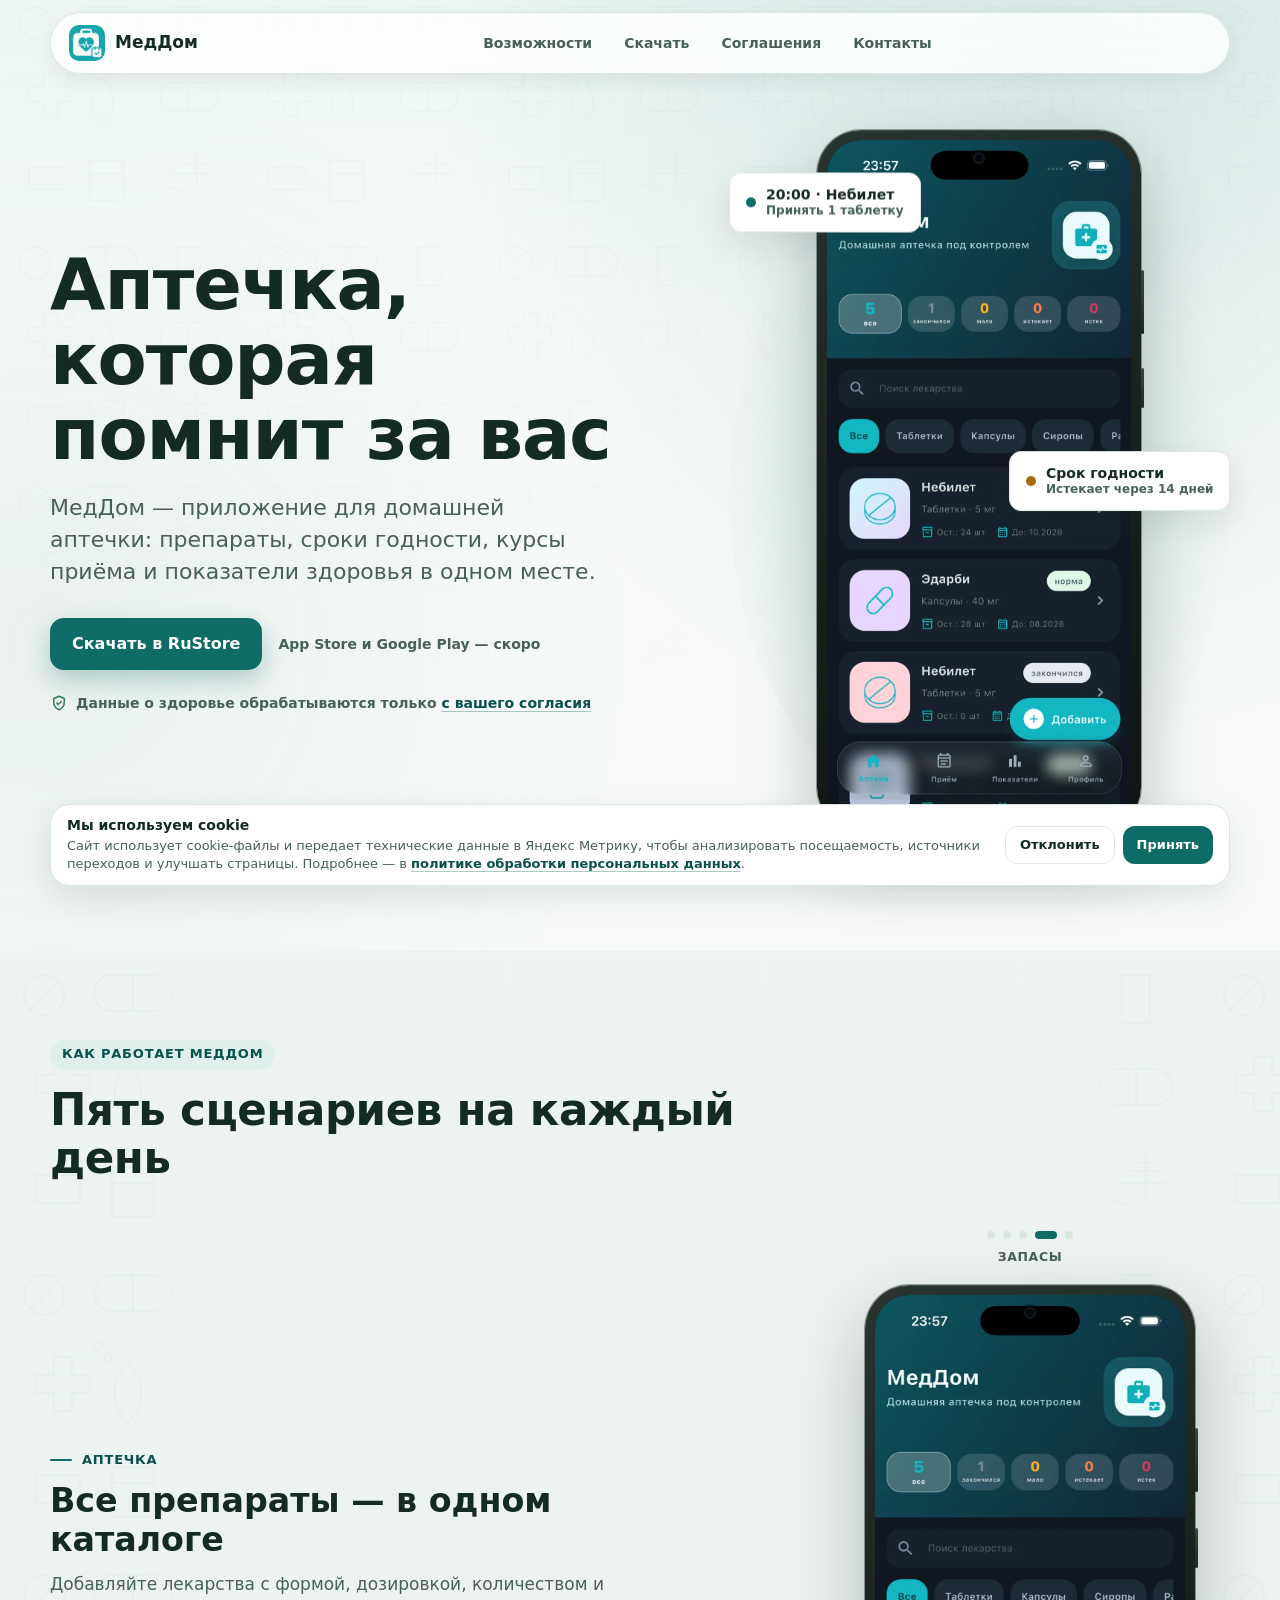
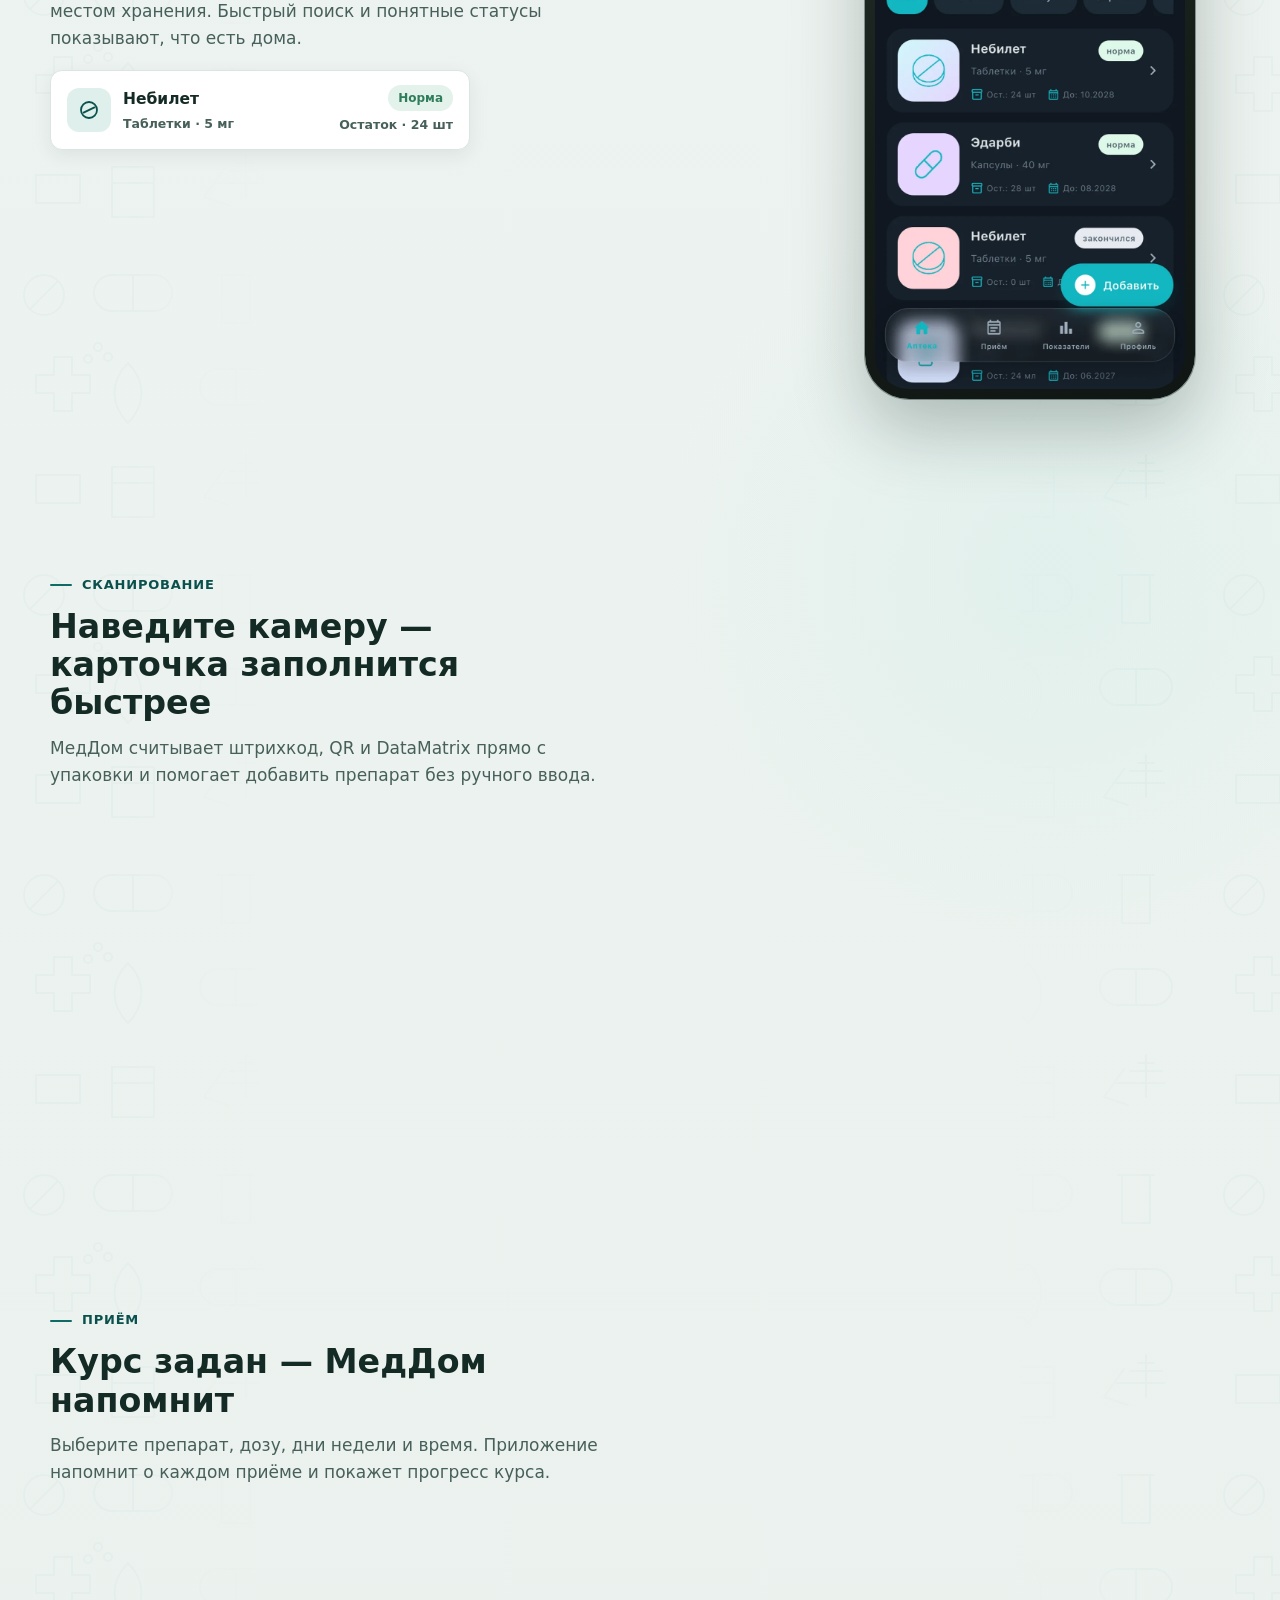
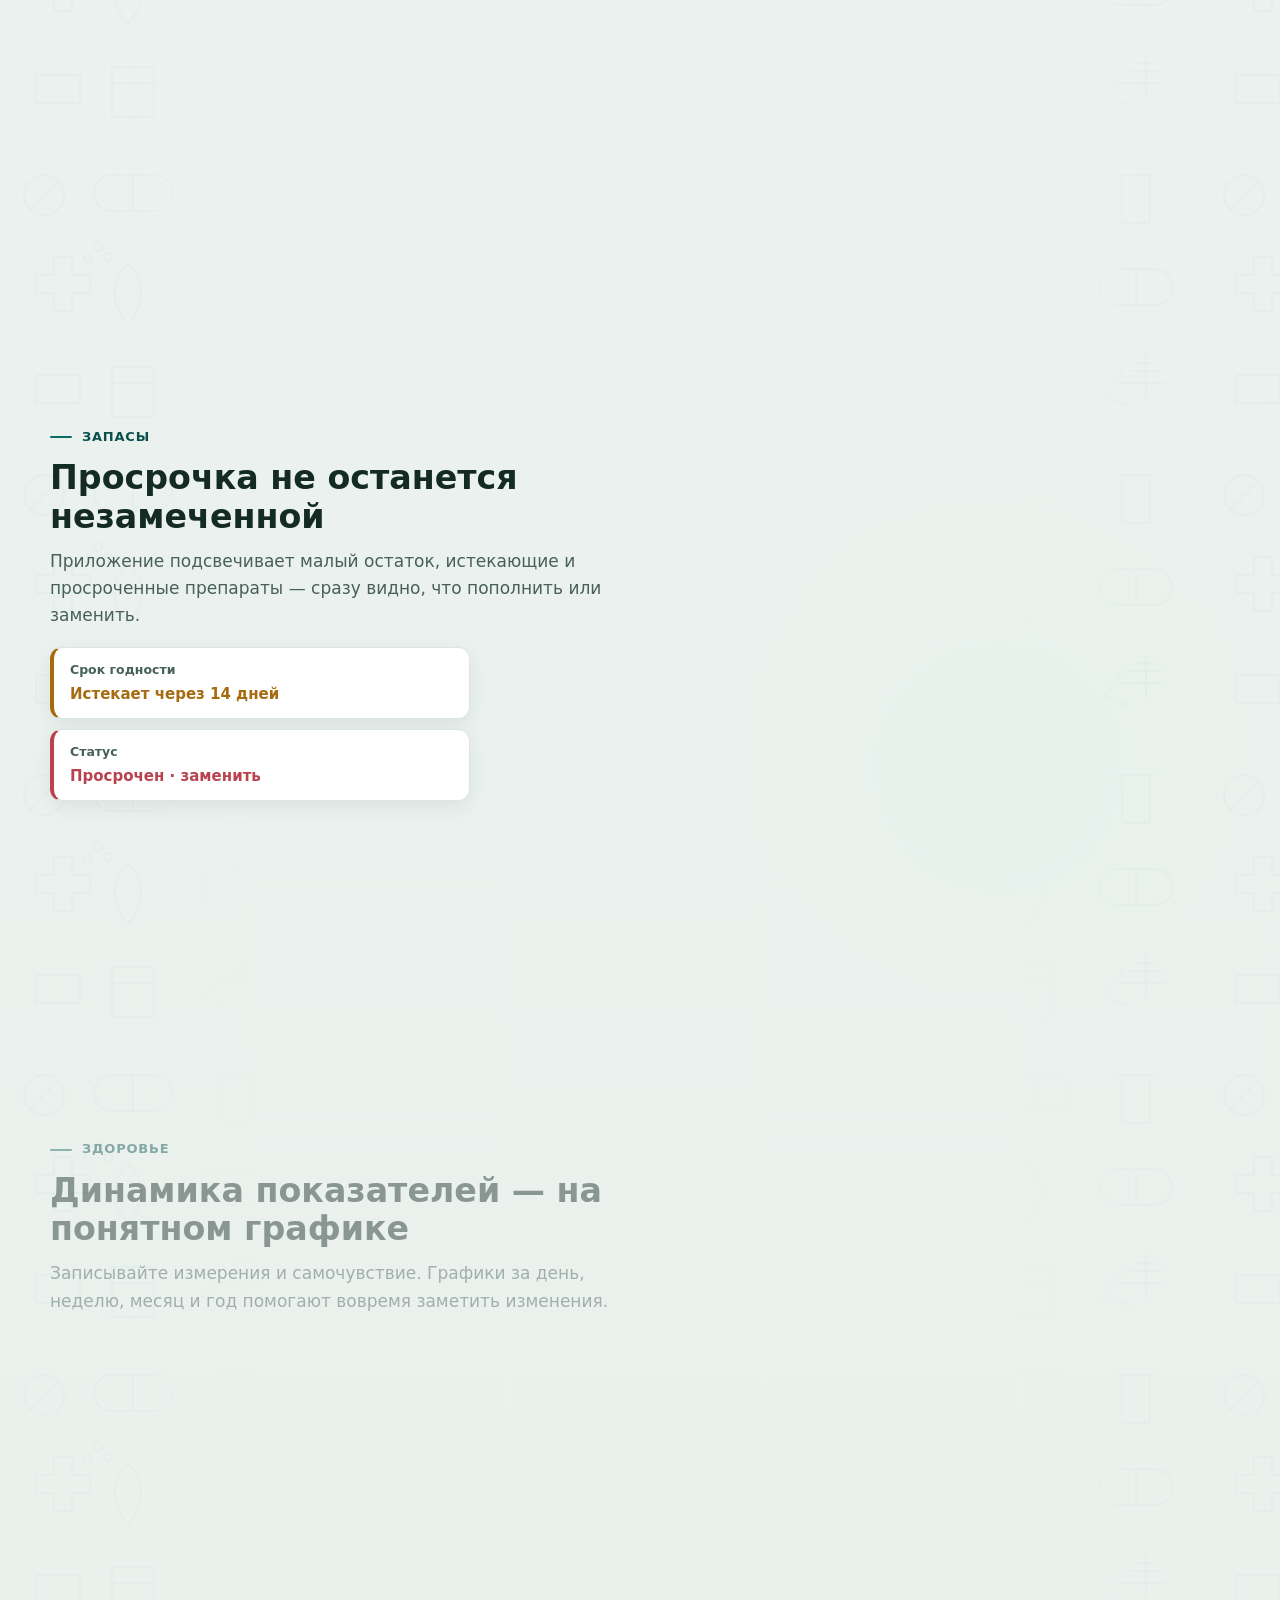
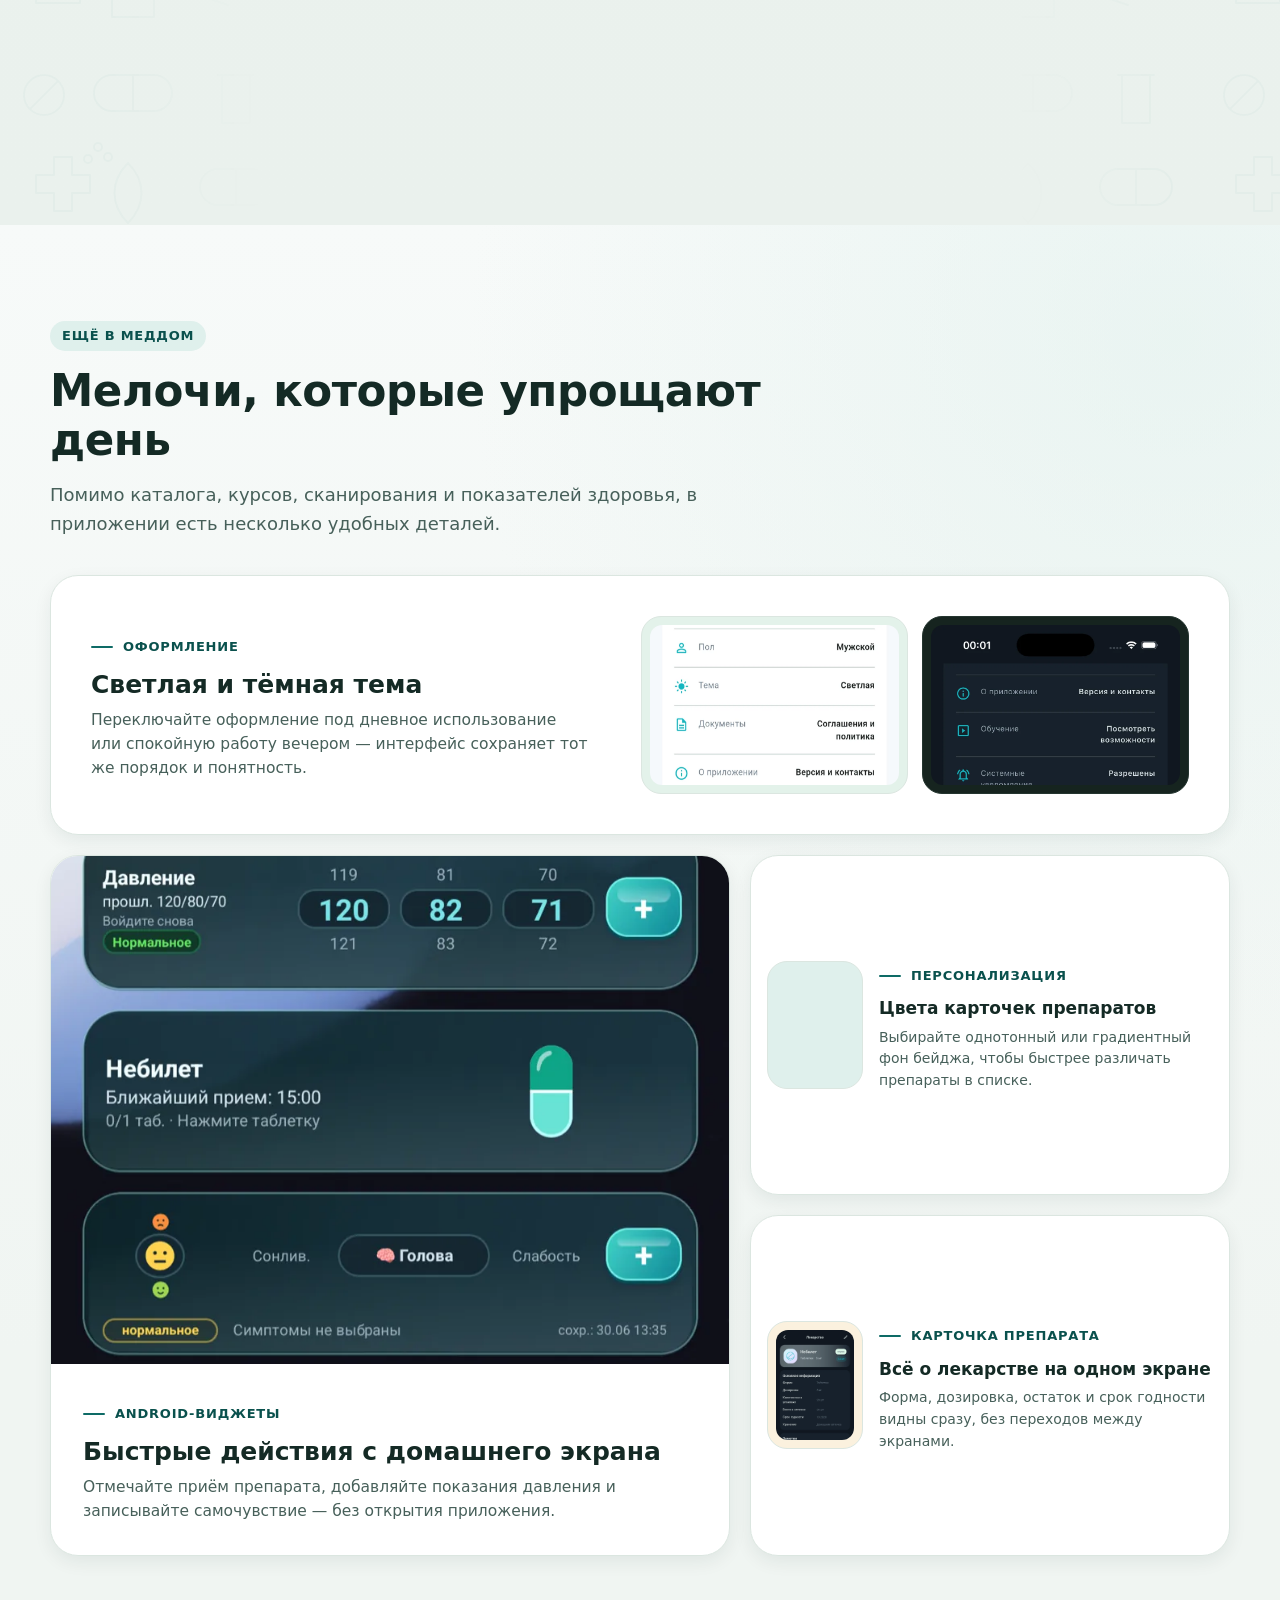
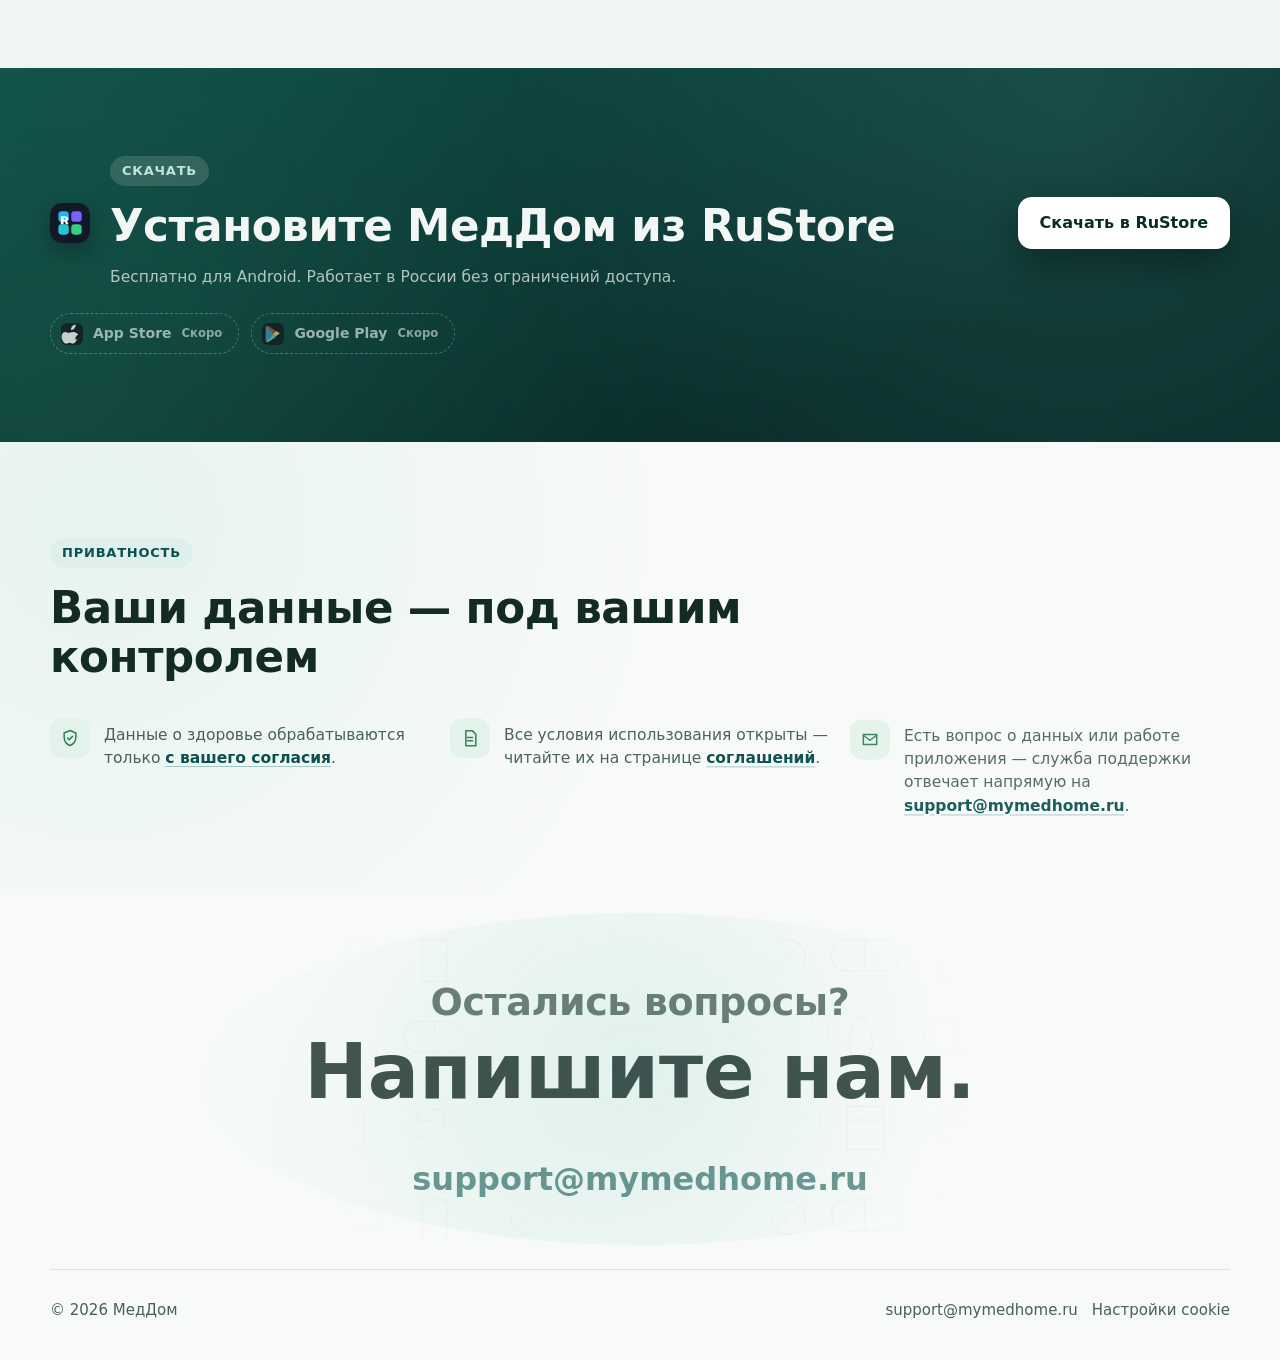
==== index.html @ 566c4748 "style: add visual depth to MedHome landing" ====
<!doctype html>
<html lang="ru">
  <head>
    <meta charset="utf-8" />
    <meta name="viewport" content="width=device-width, initial-scale=1" />
    <meta
      http-equiv="Content-Security-Policy"
      content="default-src 'self'; base-uri 'self'; object-src 'none'; script-src 'self' https://mc.yandex.ru https://mc.yandex.com https://*.yandex.com; style-src 'self' 'unsafe-inline' https://fonts.googleapis.com; font-src 'self' https://fonts.gstatic.com; img-src 'self' data: https://mymedhome.ru https://mc.yandex.ru https://mc.yandex.com https://*.yandex.ru https://*.yandex.net https://*.yandex.com; connect-src 'self' https://mc.yandex.ru https://mc.yandex.com https://*.yandex.ru https://*.yandex.net https://*.yandex.com wss://mc.yandex.ru wss://mc.yandex.com wss://*.yandex.ru wss://*.yandex.net wss://*.yandex.com; form-action 'self'"
    />
    <meta name="referrer" content="strict-origin-when-cross-origin" />
    <meta
      name="description"
      content="МедДом — мобильное приложение для домашней аптечки, курсов приема лекарств, сроков годности и показателей здоровья."
    />
    <title>МедДом — домашняя аптечка под контролем</title>
    <link rel="canonical" href="https://mymedhome.ru/" />
    <link rel="icon" href="assets/app-logo.png" type="image/png" />
    <meta property="og:type" content="website" />
    <meta property="og:locale" content="ru_RU" />
    <meta property="og:site_name" content="МедДом" />
    <meta property="og:title" content="МедДом — домашняя аптечка под контролем" />
    <meta
      property="og:description"
      content="Мобильное приложение для домашней аптечки, курсов приема лекарств, сроков годности и показателей здоровья."
    />
    <meta property="og:url" content="https://mymedhome.ru/" />
    <meta property="og:image" content="https://mymedhome.ru/assets/app-pharmacy.png" />
    <meta name="twitter:card" content="summary_large_image" />
    <meta name="twitter:title" content="МедДом — домашняя аптечка под контролем" />
    <meta
      name="twitter:description"
      content="Мобильное приложение для домашней аптечки, курсов приема лекарств, сроков годности и показателей здоровья."
    />
    <meta name="twitter:image" content="https://mymedhome.ru/assets/app-pharmacy.png" />
    <link rel="preconnect" href="https://fonts.googleapis.com" />
    <link rel="preconnect" href="https://fonts.gstatic.com" crossorigin />
    <link
      href="https://fonts.googleapis.com/css2?family=Manrope:wght@400;500;600;700;800&display=swap"
      rel="stylesheet"
    />
    <link rel="stylesheet" href="styles.css?v=20260712-0004" />
    <link rel="preload" as="image" href="assets/app-home-fresh.webp" type="image/webp" fetchpriority="high" />
  </head>
  <body>
    <header class="site-header" data-header>
      <a class="site-brand" href="#top" aria-label="МедДом — на главную">
        <img src="assets/app-logo.png" alt="" aria-hidden="true" />
        <span>МедДом</span>
      </a>
      <button class="nav-toggle" type="button" aria-controls="primary-nav" aria-expanded="false" aria-label="Открыть меню" data-nav-toggle>
        <span aria-hidden="true"></span>
        <span aria-hidden="true"></span>
        <span aria-hidden="true"></span>
      </button>
      <nav class="nav" id="primary-nav" aria-label="Основная навигация" data-nav>
        <a href="#story">Возможности</a>
        <a href="#download">Скачать</a>
        <a href="agreements.html">Соглашения</a>
        <a href="#contacts">Контакты</a>
      </nav>
    </header>

    <main id="top">
      <section class="hero" id="hero" aria-labelledby="hero-title">
        <div class="hero__copy">
          <h1 id="hero-title">Аптечка, которая помнит за&nbsp;вас</h1>
          <p class="hero__lead">
            МедДом — приложение для домашней аптечки: препараты, сроки годности,
            курсы приёма и показатели здоровья в одном месте.
          </p>
          <div class="hero__actions">
            <a
              class="button button--primary"
              href="https://www.rustore.ru/catalog/app/ru.izpz.medhome"
              target="_blank"
              rel="noopener"
            >Скачать в RuStore</a>
            <span class="hero__stores">App Store и Google Play — скоро</span>
          </div>
          <p class="hero__trust">
            <svg viewBox="0 0 24 24" fill="none" stroke="currentColor" stroke-width="2" stroke-linecap="round" stroke-linejoin="round" aria-hidden="true">
              <path d="M12 3l7 3v5c0 4.6-3 8.4-7 10-4-1.6-7-5.4-7-10V6l7-3z" />
              <path d="M9 12l2 2 4-4" />
            </svg>
            <span>
              Данные о здоровье обрабатываются только
              <a href="agreements.html#health-data-consent">с вашего согласия</a>
            </span>
          </p>
        </div>
        <div class="hero__visual">
          <figure class="phone-android">
            <span class="phone-android__button phone-android__button--volume" aria-hidden="true"></span>
            <span class="phone-android__button phone-android__button--power" aria-hidden="true"></span>
            <picture>
              <source srcset="assets/app-home-fresh.webp" type="image/webp" />
              <img
                class="phone-android__screen"
                src="assets/app-home-fresh.png"
                width="840"
                height="1826"
                alt="Экран приложения МедДом: каталог домашней аптечки со статусами препаратов"
                fetchpriority="high"
                decoding="async"
              />
            </picture>
          </figure>
          <div class="float-card float-card--reminder">
            <span class="float-card__dot" aria-hidden="true"></span>
            <span>20:00 · Небилет<small>Принять 1 таблетку</small></span>
          </div>
          <div class="float-card float-card--expiry">
            <span class="float-card__dot" aria-hidden="true"></span>
            <span>Срок годности<small>Истекает через 14 дней</small></span>
          </div>
          <div class="float-card float-card--stock">
            <span class="float-card__dot" aria-hidden="true"></span>
            <span>Осталось 3 шт<small>Пора пополнить запас</small></span>
          </div>
        </div>
      </section>

      <section class="story" id="story" aria-labelledby="story-title">
        <header class="story__head">
          <p class="eyebrow">Как работает МедДом</p>
          <h2 id="story-title">Пять сценариев на каждый день</h2>
        </header>
        <div class="story__layout">
          <ol class="story__scenes">
            <li class="scene" data-scene="0">
              <p class="scene__eyebrow">Аптечка</p>
              <h3>Все препараты — в одном каталоге</h3>
              <p class="scene__text">
                Добавляйте лекарства с формой, дозировкой, количеством и местом
                хранения. Быстрый поиск и понятные статусы показывают, что есть дома.
              </p>
              <div class="scene__screen">
                <picture>
                  <source srcset="assets/app-home-fresh.webp" type="image/webp" />
                  <img
                    src="assets/app-home-fresh.png"
                    width="840"
                    height="1826"
                    alt="Экран каталога: список препаратов со статусами остатков и сроков"
                    loading="lazy"
                    decoding="async"
                  />
                </picture>
              </div>
              <div class="scene__card drug-card">
                <span class="drug-card__badge" aria-hidden="true">
                  <svg viewBox="0 0 24 24" fill="none" stroke="currentColor" stroke-width="1.8" stroke-linecap="round">
                    <circle cx="12" cy="12" r="8" />
                    <path d="M6.6 14.6l10.8-5.2" />
                  </svg>
                </span>
                <span class="drug-card__info">
                  <strong>Небилет</strong>
                  <small>Таблетки · 5 мг</small>
                </span>
                <span class="drug-card__meta">
                  <span class="status-chip status-chip--ok">Норма</span>
                  <small>Остаток · 24 шт</small>
                </span>
              </div>
            </li>
            <li class="scene" data-scene="1">
              <p class="scene__eyebrow">Сканирование</p>
              <h3>Наведите камеру — карточка заполнится быстрее</h3>
              <p class="scene__text">
                МедДом считывает штрихкод, QR и DataMatrix прямо с упаковки
                и помогает добавить препарат без ручного ввода.
              </p>
              <div class="scene__screen">
                <img
                  src="assets/app-scan.svg"
                  width="708"
                  height="1536"
                  alt="Экран сканирования: рамка камеры наведена на штрихкод упаковки"
                  loading="lazy"
                  decoding="async"
                />
              </div>
              <div class="scene__card scan-card">
                <span class="scan-card__frame" aria-hidden="true">
                  <svg class="scan-card__code" viewBox="0 0 72 34">
                    <g fill="currentColor">
                      <rect x="2" y="4" width="3" height="26" /><rect x="8" y="4" width="1.6" height="26" />
                      <rect x="13" y="4" width="4.4" height="26" /><rect x="20" y="4" width="1.6" height="26" />
                      <rect x="25" y="4" width="2.6" height="26" /><rect x="31" y="4" width="1.4" height="26" />
                      <rect x="35" y="4" width="4.6" height="26" /><rect x="43" y="4" width="2" height="26" />
                      <rect x="48" y="4" width="1.4" height="26" /><rect x="52" y="4" width="3.4" height="26" />
                      <rect x="58" y="4" width="1.6" height="26" /><rect x="62" y="4" width="4" height="26" />
                      <rect x="68.4" y="4" width="1.8" height="26" />
                    </g>
                  </svg>
                  <i class="scan-card__line"></i>
                </span>
                <span class="scan-card__info">
                  <strong>Код распознан</strong>
                  <small>DataMatrix · Штрихкод · QR</small>
                </span>
              </div>
            </li>
            <li class="scene" data-scene="2">
              <p class="scene__eyebrow">Приём</p>
              <h3>Курс задан — МедДом напомнит</h3>
              <p class="scene__text">
                Выберите препарат, дозу, дни недели и время. Приложение напомнит
                о каждом приёме и покажет прогресс курса.
              </p>
              <div class="scene__screen">
                <picture>
                  <source srcset="assets/app-course-fresh.webp" type="image/webp" />
                  <img
                    src="assets/app-course-fresh.png"
                    width="840"
                    height="1826"
                    alt="Экран курса приёма: расписание с дозой, днями недели и временем"
                    loading="lazy"
                    decoding="async"
                  />
                </picture>
              </div>
              <div class="scene__card course-card">
                <div class="notify-card">
                  <span class="notify-card__icon" aria-hidden="true">
                    <svg viewBox="0 0 24 24" fill="none" stroke="currentColor" stroke-width="1.8" stroke-linecap="round" stroke-linejoin="round">
                      <path d="M18 9a6 6 0 1 0-12 0c0 5-2 6-2 6h16s-2-1-2-6" />
                      <path d="M10.3 19a2 2 0 0 0 3.4 0" />
                    </svg>
                  </span>
                  <span class="notify-card__text">
                    <strong>20:00 · Небилет</strong>
                    <small>Принять 1 таблетку</small>
                  </span>
                </div>
                <div class="course-progress">
                  <span class="course-progress__label">
                    <small>Прогресс курса</small>
                    <strong>День 5 из 14</strong>
                  </span>
                  <span class="course-progress__bar" aria-hidden="true"><i class="course-progress__fill"></i></span>
                </div>
              </div>
            </li>
            <li class="scene" data-scene="3">
              <p class="scene__eyebrow">Запасы</p>
              <h3>Просрочка не останется незамеченной</h3>
              <p class="scene__text">
                Приложение подсвечивает малый остаток, истекающие и просроченные
                препараты — сразу видно, что пополнить или заменить.
              </p>
              <div class="scene__screen">
                <picture>
                  <source srcset="assets/app-expiry-fresh.webp" type="image/webp" />
                  <img
                    src="assets/app-expiry-fresh.png"
                    width="840"
                    height="1866"
                    alt="Экран запасов: препараты с истекающим сроком годности и малым остатком"
                    loading="lazy"
                    decoding="async"
                  />
                </picture>
              </div>
              <div class="scene__card stock-cards">
                <div class="stock-card stock-card--amber">
                  <small>Срок годности</small>
                  <strong>Истекает через 14 дней</strong>
                </div>
                <div class="stock-card stock-card--coral">
                  <small>Статус</small>
                  <strong>Просрочен · заменить</strong>
                </div>
              </div>
            </li>
            <li class="scene" data-scene="4">
              <p class="scene__eyebrow">Здоровье</p>
              <h3>Динамика показателей — на понятном графике</h3>
              <p class="scene__text">
                Записывайте измерения и самочувствие. Графики за день, неделю,
                месяц и год помогают вовремя заметить изменения.
              </p>
              <div class="scene__screen">
                <picture>
                  <source srcset="assets/app-health-fresh.webp" type="image/webp" />
                  <img
                    src="assets/app-health-fresh.png"
                    width="840"
                    height="1826"
                    alt="Экран показателей здоровья: график давления и пульса за период"
                    loading="lazy"
                    decoding="async"
                  />
                </picture>
              </div>
              <div class="scene__card chart-card">
                <div class="chart-card__head">
                  <strong>Давление</strong>
                  <small>Неделя</small>
                </div>
                <svg
                  class="health-chart"
                  viewBox="0 0 300 130"
                  role="img"
                  aria-label="График давления за неделю: значения в норме, последняя точка 120 на 80"
                  data-health-chart
                >
                  <path class="health-chart__grid" d="M4 104 H296 M4 64 H296 M4 24 H296" />
                  <path
                    class="health-chart__line"
                    d="M10 94 C 36 88, 52 68, 80 72 S 124 94, 152 80 S 208 46, 236 54 S 274 60, 290 48"
                    data-chart-line
                  />
                  <g class="health-chart__dots" data-chart-dots>
                    <circle cx="10" cy="94" r="4" />
                    <circle cx="80" cy="72" r="4" />
                    <circle cx="152" cy="80" r="4" />
                    <circle cx="236" cy="54" r="4" />
                    <circle class="is-final" cx="290" cy="48" r="5" />
                  </g>
                  <g class="health-chart__label" data-chart-label>
                    <rect x="226" y="10" width="56" height="24" rx="9" />
                    <text x="254" y="26">120/80</text>
                  </g>
                </svg>
              </div>
            </li>
          </ol>
          <div class="story__phone" aria-hidden="true">
            <div class="story__sticky">
              <div class="story__rail" data-story-rail>
                <span class="story__dots">
                  <span class="story__dot is-active"></span>
                  <span class="story__dot"></span>
                  <span class="story__dot"></span>
                  <span class="story__dot"></span>
                  <span class="story__dot"></span>
                </span>
                <span class="story__rail-caption" data-story-caption>Аптечка</span>
              </div>
              <figure class="phone-android phone-android--story">
                <span class="phone-android__button phone-android__button--volume" aria-hidden="true"></span>
                <span class="phone-android__button phone-android__button--power" aria-hidden="true"></span>
                <div class="phone-android__stack" data-story-screens>
                  <picture class="phone-android__layer">
                    <source srcset="assets/app-home-fresh.webp" type="image/webp" />
                    <img src="assets/app-home-fresh.png" width="840" height="1826" alt="" loading="lazy" decoding="async" />
                  </picture>
                  <picture class="phone-android__layer">
                    <img src="assets/app-scan.svg" width="708" height="1536" alt="" loading="lazy" decoding="async" />
                  </picture>
                  <picture class="phone-android__layer">
                    <source srcset="assets/app-course-fresh.webp" type="image/webp" />
                    <img src="assets/app-course-fresh.png" width="840" height="1826" alt="" loading="lazy" decoding="async" />
                  </picture>
                  <picture class="phone-android__layer">
                    <source srcset="assets/app-expiry-fresh.webp" type="image/webp" />
                    <img src="assets/app-expiry-fresh.png" width="840" height="1866" alt="" loading="lazy" decoding="async" />
                  </picture>
                  <picture class="phone-android__layer">
                    <source srcset="assets/app-health-fresh.webp" type="image/webp" />
                    <img src="assets/app-health-fresh.png" width="840" height="1826" alt="" loading="lazy" decoding="async" />
                  </picture>
                </div>
              </figure>
            </div>
          </div>
        </div>
      </section>

      <section class="extras" id="extras" aria-labelledby="extras-title">
        <div class="section__intro">
          <p class="eyebrow">Ещё в МедДом</p>
          <h2 id="extras-title">Мелочи, которые упрощают день</h2>
          <p>
            Помимо каталога, курсов, сканирования и показателей здоровья,
            в приложении есть несколько удобных деталей.
          </p>
        </div>
        <div class="extras__grid">
          <article class="extra extra--wide reveal">
            <div class="extra__copy">
              <p class="scene__eyebrow">Оформление</p>
              <h3>Светлая и тёмная тема</h3>
              <p class="extra__text">
                Переключайте оформление под дневное использование или спокойную
                работу вечером — интерфейс сохраняет тот же порядок и понятность.
              </p>
            </div>
            <div class="extra__duo">
              <picture class="screen-tile screen-tile--light">
                <source srcset="assets/app-theme-light.webp" type="image/webp" />
                <img
                  src="assets/app-theme-light.png"
                  width="840"
                  height="1866"
                  alt="Профиль приложения со светлой темой оформления"
                  loading="lazy"
                  decoding="async"
                />
              </picture>
              <picture class="screen-tile screen-tile--dark">
                <source srcset="assets/app-theme-dark.webp" type="image/webp" />
                <img
                  src="assets/app-theme-dark.png"
                  width="840"
                  height="1826"
                  alt="Профиль приложения с тёмной темой оформления"
                  loading="lazy"
                  decoding="async"
                />
              </picture>
            </div>
          </article>

          <article class="extra extra--large reveal">
            <picture class="screen-tile screen-tile--large">
              <source srcset="assets/app-android-widgets-fresh.webp" type="image/webp" />
              <img
                src="assets/app-android-widgets-fresh.png"
                width="840"
                height="1866"
                alt="Android-виджеты МедДом на домашнем экране телефона"
                loading="lazy"
                decoding="async"
              />
            </picture>
            <div class="extra__copy">
              <p class="scene__eyebrow">Android-виджеты</p>
              <h3>Быстрые действия с домашнего экрана</h3>
              <p class="extra__text">
                Отмечайте приём препарата, добавляйте показания давления и
                записывайте самочувствие — без открытия приложения.
              </p>
            </div>
          </article>

          <div class="extra__compact-stack">
            <article class="extra extra--compact reveal">
              <picture class="screen-tile screen-tile--compact">
                <source srcset="assets/app-badge-colors.webp" type="image/webp" />
                <img
                  src="assets/app-badge-colors.png"
                  width="840"
                  height="1866"
                  alt="Выбор цвета фона бейджа препарата: однотонные и градиентные варианты"
                  loading="lazy"
                  decoding="async"
                />
              </picture>
              <div class="extra__copy">
                <p class="scene__eyebrow">Персонализация</p>
                <h3>Цвета карточек препаратов</h3>
                <p class="extra__text">
                  Выбирайте однотонный или градиентный фон бейджа, чтобы быстрее
                  различать препараты в списке.
                </p>
              </div>
            </article>

            <article class="extra extra--compact reveal">
              <picture class="screen-tile screen-tile--compact">
                <source srcset="assets/app-drug-detail-fresh.webp" type="image/webp" />
                <img
                  src="assets/app-drug-detail-fresh.png"
                  width="840"
                  height="1866"
                  alt="Карточка препарата с формой, дозировкой, остатком и сроком годности"
                  loading="lazy"
                  decoding="async"
                />
              </picture>
              <div class="extra__copy">
                <p class="scene__eyebrow">Карточка препарата</p>
                <h3>Всё о лекарстве на одном экране</h3>
                <p class="extra__text">
                  Форма, дозировка, остаток и срок годности видны сразу,
                  без переходов между экранами.
                </p>
              </div>
            </article>
          </div>
        </div>
      </section>

      <section class="download" id="download" aria-labelledby="download-title">
        <div class="download__primary reveal">
          <img class="download__logo" src="assets/store-rustore.svg" alt="" width="40" height="40" />
          <div class="download__primary-copy">
            <p class="eyebrow">Скачать</p>
            <h2 id="download-title">Установите МедДом из RuStore</h2>
            <p>Бесплатно для Android. Работает в России без ограничений доступа.</p>
          </div>
          <a
            class="button button--primary download__cta"
            target="_blank"
            rel="noopener"
            href="https://www.rustore.ru/catalog/app/ru.izpz.medhome"
          >Скачать в RuStore</a>
        </div>
        <ul class="download__soon reveal">
          <li class="download__soon-item">
            <img src="assets/store-appstore.svg" alt="" width="22" height="22" />
            <span>App Store</span>
            <small>Скоро</small>
          </li>
          <li class="download__soon-item">
            <img src="assets/store-googleplay.svg" alt="" width="22" height="22" />
            <span>Google Play</span>
            <small>Скоро</small>
          </li>
        </ul>
      </section>

      <section class="trust" id="trust" aria-labelledby="trust-title">
        <div class="section__intro reveal">
          <p class="eyebrow">Приватность</p>
          <h2 id="trust-title">Ваши данные — под вашим контролем</h2>
        </div>
        <ul class="trust__list">
          <li class="trust__item reveal">
            <span class="trust__icon" aria-hidden="true">
              <svg viewBox="0 0 24 24" fill="none" stroke="currentColor" stroke-width="1.8" stroke-linecap="round" stroke-linejoin="round">
                <path d="M12 3l7 3v5c0 4.6-3 8.4-7 10-4-1.6-7-5.4-7-10V6l7-3z" />
                <path d="M9 12l2 2 4-4" />
              </svg>
            </span>
            <p>
              Данные о здоровье обрабатываются только
              <a href="agreements.html#health-data-consent">с вашего согласия</a>.
            </p>
          </li>
          <li class="trust__item reveal">
            <span class="trust__icon" aria-hidden="true">
              <svg viewBox="0 0 24 24" fill="none" stroke="currentColor" stroke-width="1.8" stroke-linecap="round" stroke-linejoin="round">
                <path d="M7 3h8l4 4v14H7z" />
                <path d="M9 11h6M9 15h6" />
              </svg>
            </span>
            <p>
              Все условия использования открыты — читайте их
              на странице <a href="agreements.html">соглашений</a>.
            </p>
          </li>
          <li class="trust__item reveal">
            <span class="trust__icon" aria-hidden="true">
              <svg viewBox="0 0 24 24" fill="none" stroke="currentColor" stroke-width="1.8" stroke-linecap="round" stroke-linejoin="round">
                <path d="M4 6h16v12H4z" />
                <path d="m4 7 8 6 8-6" />
              </svg>
            </span>
            <p>
              Есть вопрос о данных или работе приложения — служба поддержки
              отвечает напрямую на <a href="mailto:support@mymedhome.ru">support@mymedhome.ru</a>.
            </p>
          </li>
        </ul>
      </section>

      <section class="contacts" id="contacts" aria-labelledby="contacts-title">
        <div class="reveal">
          <h2 id="contacts-title">Остались вопросы?</h2>
          <p>Напишите нам.</p>
        </div>
        <div class="contact-panel reveal">
          <a class="contact-mail" href="mailto:support@mymedhome.ru">support@mymedhome.ru</a>
        </div>
      </section>
    </main>

    <footer class="site-footer">
      <span>© 2026 МедДом</span>
      <div class="site-footer__links">
        <a href="mailto:support@mymedhome.ru">support@mymedhome.ru</a>
        <button class="site-footer__button" type="button" data-cookie-settings>Настройки cookie</button>
      </div>
    </footer>

    <section class="cookie-consent" data-cookie-consent hidden aria-label="Уведомление о cookie">
      <div class="cookie-consent__content">
        <strong>Мы используем cookie</strong>
        <p>
          Сайт использует cookie-файлы и передает технические данные в Яндекс Метрику, чтобы
          анализировать посещаемость, источники переходов и улучшать страницы. Подробнее — в
          <a href="agreements.html#privacy-policy">политике обработки персональных данных</a>.
        </p>
      </div>
      <div class="cookie-consent__actions">
        <button class="cookie-consent__button cookie-consent__button--ghost" type="button" data-cookie-decline>Отклонить</button>
        <button class="cookie-consent__button" type="button" data-cookie-accept>Принять</button>
      </div>
    </section>

    <script src="script.js?v=20260703-0002"></script>
    <script src="vendor/gsap.min.js" defer></script>
    <script src="vendor/ScrollTrigger.min.js" defer></script>
    <script src="animations.js?v=20260712-0005" defer></script>
  </body>
</html>
---- styles.css ----
:root {
  color-scheme: light;
  /* Calm Health tokens */
  --bg: #f7faf9;
  --bg-wash: #eff5f1;
  --surface: #ffffff;
  --ink: #142a25;
  --ink-soft: #47605a;
  --line: #dbe6e0;
  --brand: #0e6b66;
  --brand-strong: #0a514d;
  --brand-soft: #dff0ec;
  --ok: #2e7d5b;
  --ok-soft: #e3f2ea;
  --amber: #a66a0f;
  --amber-soft: #fbf1de;
  --coral: #b8434f;
  --coral-soft: #fae9eb;
  --petrol: #10504b;
  --petrol-deep: #092b29;
  --ink-invert: #f2f7f5;
  --shadow: 0 12px 32px rgba(20, 42, 37, 0.1);
  --shadow-soft: 0 6px 18px rgba(20, 42, 37, 0.07);
  --radius-s: 12px;
  --radius-m: 20px;
  --radius-l: 28px;
  /* Медицинский паттерн (адаптация из прежней версии сайта), переиспользуется через var() */
  --med-pattern: url("data:image/svg+xml,%3Csvg width='300' height='300' viewBox='0 0 300 300' xmlns='http://www.w3.org/2000/svg'%3E%3Cg fill='none' stroke='%230e6b66' stroke-width='2' stroke-linecap='round' stroke-linejoin='round'%3E%3Ccircle cx='44' cy='44' r='20'/%3E%3Cpath d='M30 58 58 30'/%3E%3Cpath d='M112 24h42a18 18 0 0 1 0 36h-42a18 18 0 0 1 0-36Z'/%3E%3Cpath d='M133 24v36'/%3E%3Cpath d='M222 24h28v48h-28zM218 24h36M222 72h28'/%3E%3Cpath d='M36 124h18v-18h18v18h18v18H72v18H54v-18H36z'/%3E%3Cpath d='M128 112c18 18 18 42 0 60-18-18-18-42 0-60Z'/%3E%3Cpath d='M218 118h36a18 18 0 0 1 0 36h-36a18 18 0 0 1 0-36Z'/%3E%3Cpath d='M236 118v36'/%3E%3Cpath d='M36 224h44v28H36z'/%3E%3Cpath d='M112 216h42v50h-42zM112 232h42'/%3E%3Cpath d='M214 232h50M224 218l-20 28 24 8'/%3E%3Ccircle cx='98' cy='96' r='4'/%3E%3Ccircle cx='108' cy='106' r='4'/%3E%3Ccircle cx='88' cy='108' r='4'/%3E%3Cpath d='M246 204v42M230 220h32M238 212h16'/%3E%3C/g%3E%3C/svg%3E");
  /* Legacy aliases (старые секции до этапа 7) */
  --text: var(--ink);
  --muted: var(--ink-soft);
  --cyan: var(--brand);
}

* {
  box-sizing: border-box;
}

html {
  scroll-padding-top: 88px;
  scroll-behavior: smooth;
}

body {
  margin: 0;
  background: var(--bg);
  color: var(--ink);
  font-family: Manrope, system-ui, -apple-system, BlinkMacSystemFont, "Segoe UI", sans-serif;
  font-weight: 500;
  font-size: 17px;
  line-height: 1.6;
}

img {
  display: block;
  max-width: 100%;
}

a {
  color: inherit;
  text-decoration: none;
}

:focus-visible {
  outline: 2px solid var(--brand);
  outline-offset: 2px;
  border-radius: 4px;
}

/* ---------- Шапка ---------- */

.site-header {
  position: sticky;
  top: 12px;
  z-index: 20;
  display: grid;
  grid-template-columns: auto 1fr auto;
  align-items: center;
  gap: 24px;
  width: min(1180px, calc(100% - 32px));
  min-height: 62px;
  margin: 0 auto -74px;
  border: 1px solid var(--line);
  border-radius: 999px;
  padding: 0 12px 0 18px;
  background: rgba(255, 255, 255, 0.82);
  box-shadow: var(--shadow-soft);
  -webkit-backdrop-filter: blur(14px) saturate(140%);
  backdrop-filter: blur(14px) saturate(140%);
  transition: box-shadow 0.2s ease, background 0.2s ease;
}

.site-header.is-scrolled {
  background: rgba(255, 255, 255, 0.94);
  box-shadow: var(--shadow);
}

.site-brand {
  display: inline-flex;
  align-items: center;
  gap: 10px;
  color: var(--ink);
  font-size: 17px;
  font-weight: 800;
  white-space: nowrap;
}

.site-brand img {
  width: 36px;
  height: 36px;
  border-radius: 10px;
  object-fit: cover;
}

.nav {
  display: flex;
  justify-content: center;
  gap: 4px;
  color: var(--ink-soft);
  font-size: 14px;
  font-weight: 700;
}

.nav a {
  border-radius: 999px;
  padding: 9px 14px;
  transition: color 0.2s ease, background 0.2s ease;
}

.nav a:hover {
  background: var(--brand-soft);
  color: var(--brand-strong);
}

.nav-toggle {
  display: none;
  position: relative;
  z-index: 2;
  width: 44px;
  height: 44px;
  border: 1px solid var(--line);
  border-radius: 999px;
  padding: 0;
  background: var(--surface);
  color: var(--ink);
  cursor: pointer;
}

.nav-toggle span {
  position: absolute;
  left: 13px;
  width: 18px;
  height: 2px;
  border-radius: 999px;
  background: currentColor;
  transition: transform 0.2s ease, opacity 0.2s ease, top 0.2s ease;
}

.nav-toggle span:nth-child(1) {
  top: 15px;
}

.nav-toggle span:nth-child(2) {
  top: 21px;
}

.nav-toggle span:nth-child(3) {
  top: 27px;
}

.site-header.is-menu-open .nav-toggle span:nth-child(1) {
  top: 21px;
  transform: rotate(45deg);
}

.site-header.is-menu-open .nav-toggle span:nth-child(2) {
  opacity: 0;
}

.site-header.is-menu-open .nav-toggle span:nth-child(3) {
  top: 21px;
  transform: rotate(-45deg);
}

/* ---------- Типографика ---------- */

h1,
h2,
h3,
p {
  margin-top: 0;
}

h1 {
  margin-bottom: 20px;
  color: var(--ink);
  font-size: clamp(40px, 5.6vw, 72px);
  font-weight: 800;
  line-height: 1.05;
  letter-spacing: -0.015em;
}

h2 {
  margin-bottom: 14px;
  font-size: clamp(28px, 3.4vw, 44px);
  font-weight: 800;
  line-height: 1.12;
  letter-spacing: -0.01em;
}

h3 {
  margin-bottom: 10px;
  font-size: 20px;
  font-weight: 700;
  line-height: 1.2;
}

.eyebrow {
  display: inline-flex;
  align-items: center;
  min-height: 30px;
  margin: 0 0 16px;
  border-radius: 999px;
  padding: 0 12px;
  background: var(--brand-soft);
  color: var(--brand-strong);
  font-size: 13px;
  font-weight: 700;
  letter-spacing: 0.06em;
  text-transform: uppercase;
}

/* ---------- Кнопки ---------- */

.button {
  display: inline-flex;
  min-height: 52px;
  align-items: center;
  justify-content: center;
  gap: 10px;
  border: 0;
  border-radius: 14px;
  padding: 0 22px;
  cursor: pointer;
  font: inherit;
  font-size: 16px;
  font-weight: 700;
  transition: background 0.2s ease, transform 0.2s ease, box-shadow 0.2s ease;
}

.button--primary {
  background: var(--brand);
  color: #ffffff;
  box-shadow: 0 10px 24px rgba(14, 107, 102, 0.28);
}

.button--primary:hover {
  background: var(--brand-strong);
  transform: translateY(-1px);
}

.button--ghost {
  border: 1px solid var(--line);
  background: var(--surface);
  color: var(--ink);
}

.button--ghost:hover {
  border-color: var(--brand);
  color: var(--brand-strong);
}

/* ---------- Hero ---------- */

.hero {
  position: relative;
  display: grid;
  grid-template-columns: minmax(0, 6fr) minmax(340px, 5fr);
  gap: clamp(40px, 6vw, 96px);
  align-items: center;
  width: 100%;
  min-height: min(860px, 92svh);
  margin: 0;
  padding: 118px max(16px, calc(50% - 590px)) 96px;
}

/* Мягкие teal/mint-градиенты hero (статичные) */
.hero::before {
  position: absolute;
  inset: 0;
  z-index: -1;
  background:
    radial-gradient(circle at 82% 16%, rgba(14, 107, 102, 0.11), transparent 46%),
    radial-gradient(circle at 4% 68%, rgba(46, 125, 91, 0.07), transparent 42%),
    linear-gradient(180deg, rgba(223, 240, 236, 0.5), rgba(223, 240, 236, 0) 34%);
  content: "";
  pointer-events: none;
}

/* Медицинский паттерн: едва заметный, гаснет к низу секции */
.hero::after {
  position: absolute;
  inset: 0;
  z-index: -1;
  background-image: var(--med-pattern);
  background-size: 240px 240px;
  content: "";
  opacity: 0.02;
  pointer-events: none;
  -webkit-mask-image: linear-gradient(168deg, #000 0 34%, transparent 72%);
  mask-image: linear-gradient(168deg, #000 0 34%, transparent 72%);
}

.hero__copy {
  max-width: 620px;
}

.hero__lead {
  max-width: 560px;
  margin-bottom: 30px;
  color: var(--ink-soft);
  font-size: clamp(18px, 2vw, 22px);
  font-weight: 500;
  line-height: 1.45;
}

.hero__actions {
  display: flex;
  flex-wrap: wrap;
  align-items: center;
  gap: 16px;
  margin-bottom: 22px;
}

.hero__stores {
  display: inline-block;
  color: var(--ink-soft);
  font-size: 14px;
  font-weight: 600;
}

.hero__trust {
  display: flex;
  align-items: center;
  gap: 8px;
  margin: 0;
  color: var(--ink-soft);
  font-size: 14px;
  font-weight: 600;
}

.hero__trust svg {
  flex: none;
  width: 18px;
  height: 18px;
  color: var(--ok);
}

.hero__trust a {
  color: var(--brand-strong);
  text-decoration: underline;
  text-decoration-color: rgba(14, 107, 102, 0.35);
  text-underline-offset: 3px;
}

.hero__trust a:hover {
  text-decoration-color: var(--brand);
}

/* Телефон (Android-рамка) и карточки вокруг */

.hero__visual {
  position: relative;
  display: grid;
  justify-items: center;
  padding: 24px 0;
}

/* Локальная подложка за телефоном: телефон не «висит» на пустом листе */
.hero__visual::before {
  position: absolute;
  inset: 6% 0 2% 0;
  z-index: 0;
  border-radius: 50%;
  background:
    radial-gradient(circle at 50% 44%, rgba(223, 240, 236, 0.9), rgba(223, 240, 236, 0) 66%),
    radial-gradient(circle at 38% 70%, rgba(227, 242, 234, 0.6), rgba(227, 242, 234, 0) 55%);
  content: "";
  pointer-events: none;
}

.phone-android {
  position: relative;
  z-index: 1;
  width: min(36vh, 340px);
  aspect-ratio: 390 / 844;
  margin: 0;
  border-radius: 44px;
  padding: 10px;
  background: linear-gradient(160deg, #29352f, #161e1a 58%, #101613);
  box-shadow:
    0 30px 70px rgba(20, 42, 37, 0.28),
    inset 0 1px 0 rgba(255, 255, 255, 0.14),
    0 0 0 1px rgba(20, 42, 37, 0.4);
}

.phone-android__screen {
  width: 100%;
  height: 100%;
  border-radius: 34px;
  object-fit: cover;
  object-position: top;
  background: #10161a;
}

/* punch-hole камера */
.phone-android::before {
  position: absolute;
  top: 22px;
  left: 50%;
  z-index: 2;
  width: 12px;
  height: 12px;
  border-radius: 50%;
  background: #05090e;
  box-shadow: inset 0 0 0 2px rgba(255, 255, 255, 0.06), 0 0 0 3px rgba(5, 9, 14, 0.35);
  content: "";
  transform: translateX(-50%);
}

.phone-android__button {
  position: absolute;
  right: -3px;
  width: 3px;
  border-radius: 2px;
  background: linear-gradient(180deg, #3a4740, #1c2622);
}

.phone-android__button--volume {
  top: 20%;
  height: 64px;
}

.phone-android__button--power {
  top: 34%;
  height: 40px;
}

.float-card {
  position: absolute;
  z-index: 2;
  display: flex;
  align-items: center;
  gap: 10px;
  border: 1px solid var(--line);
  border-radius: var(--radius-s);
  padding: 12px 16px;
  background: var(--surface);
  box-shadow: var(--shadow);
  color: var(--ink);
  font-size: 14px;
  font-weight: 700;
  line-height: 1.3;
  white-space: nowrap;
}

.float-card small {
  display: block;
  color: var(--ink-soft);
  font-size: 12px;
  font-weight: 600;
}

.float-card__dot {
  flex: none;
  width: 10px;
  height: 10px;
  border-radius: 50%;
}

.float-card--reminder {
  top: 9%;
  left: -8%;
}

.float-card--reminder .float-card__dot {
  background: var(--brand);
}

.float-card--expiry {
  top: 46%;
  right: -12%;
}

.float-card--expiry .float-card__dot {
  background: var(--amber);
}

.float-card--stock {
  bottom: 7%;
  left: -14%;
}

.float-card--stock .float-card__dot {
  background: var(--coral);
}

/* ---------- Story: пять сценариев ---------- */

.story {
  position: relative;
  width: 100%;
  margin: 0;
  padding: 88px max(16px, calc(50% - 590px)) 104px;
}

/* Секционный wash story + цветовое пятно за sticky-телефоном */
.story::before {
  position: absolute;
  inset: 0;
  z-index: -1;
  background:
    radial-gradient(circle 560px at 82% 30%, rgba(223, 240, 236, 0.85), transparent 70%),
    radial-gradient(circle 420px at 78% 74%, rgba(227, 242, 234, 0.55), transparent 68%),
    linear-gradient(180deg, #edf3f0, #eaf1ed);
  content: "";
  pointer-events: none;
}

/* Паттерн только по краям секции, не под текстом */
.story::after {
  position: absolute;
  inset: 0;
  z-index: -1;
  background-image: var(--med-pattern);
  background-size: 300px 300px;
  content: "";
  opacity: 0.025;
  pointer-events: none;
  -webkit-mask-image: linear-gradient(90deg, #000 0 9%, transparent 22% 78%, #000 91% 100%);
  mask-image: linear-gradient(90deg, #000 0 9%, transparent 22% 78%, #000 91% 100%);
}

.story__head {
  max-width: 720px;
  margin-bottom: clamp(28px, 4vw, 48px);
}

.story__scenes {
  display: grid;
  gap: clamp(48px, 7vw, 72px);
  margin: 0;
  padding: 0;
  list-style: none;
}

.scene {
  max-width: 560px;
}

.scene__eyebrow {
  display: inline-flex;
  align-items: center;
  gap: 10px;
  margin: 0 0 12px;
  color: var(--brand-strong);
  font-size: 13px;
  font-weight: 700;
  letter-spacing: 0.06em;
  text-transform: uppercase;
}

.scene__eyebrow::before {
  width: 22px;
  height: 2px;
  border-radius: 999px;
  background: var(--brand);
  content: "";
}

.scene h3 {
  margin-bottom: 12px;
  font-size: clamp(24px, 2.6vw, 34px);
  font-weight: 800;
  line-height: 1.15;
}

.scene__text {
  margin-bottom: 18px;
  color: var(--ink-soft);
  font-size: 17px;
  line-height: 1.6;
}

.scene__screen {
  margin: 0 0 18px;
}

.scene__screen img {
  width: min(66vw, 260px);
  height: auto;
  border: 1px solid var(--line);
  border-radius: 24px;
  background: #10161a;
  box-shadow: var(--shadow);
}

.scene__status {
  display: flex;
  flex-wrap: wrap;
  gap: 8px;
  margin: 0;
}

.status-chip {
  display: inline-flex;
  align-items: center;
  min-height: 32px;
  border-radius: 999px;
  padding: 0 14px;
  font-size: 13.5px;
  font-weight: 700;
}

/* --- Содержательные карточки сцен --- */

.scene__card {
  max-width: 420px;
  border: 1px solid var(--line);
  border-radius: var(--radius-s);
  padding: 14px 16px;
  background: var(--surface);
  box-shadow: var(--shadow-soft);
}

/* Сцена 1: карточка препарата */
.drug-card {
  display: flex;
  align-items: center;
  gap: 12px;
}

.drug-card__badge {
  display: grid;
  flex: none;
  width: 44px;
  height: 44px;
  place-items: center;
  border-radius: 12px;
  background: var(--brand-soft);
  color: var(--brand-strong);
}

.drug-card__badge svg {
  width: 24px;
  height: 24px;
}

.drug-card__info {
  display: grid;
  gap: 2px;
  min-width: 0;
}

.drug-card__info strong {
  font-size: 15.5px;
}

.drug-card__info small,
.drug-card__meta small,
.notify-card__text small {
  color: var(--ink-soft);
  font-size: 12.5px;
  font-weight: 600;
}

.drug-card__meta {
  display: grid;
  gap: 4px;
  margin-left: auto;
  justify-items: end;
}

.drug-card__meta .status-chip {
  min-height: 26px;
  padding: 0 10px;
  font-size: 12px;
}

/* Сцена 2: рамка-прицел сканера */
.scan-card {
  display: flex;
  align-items: center;
  gap: 16px;
}

.scan-card__frame {
  position: relative;
  display: grid;
  flex: none;
  width: 104px;
  height: 64px;
  place-items: center;
  overflow: hidden;
  border: 2px dashed rgba(14, 107, 102, 0.55);
  border-radius: 12px;
  background: var(--bg-wash);
}

.scan-card__code {
  width: 72px;
  height: 34px;
  color: var(--ink);
}

.scan-card__line {
  position: absolute;
  top: 50%;
  right: 8px;
  left: 8px;
  height: 2px;
  border-radius: 999px;
  background: var(--brand);
  box-shadow: 0 0 0 1px rgba(14, 107, 102, 0.12);
  opacity: 0.5;
}

.scan-card__info {
  display: grid;
  gap: 2px;
}

.scan-card__info strong {
  font-size: 15.5px;
}

.scan-card__info small {
  color: var(--ink-soft);
  font-size: 12.5px;
  font-weight: 600;
}

/* Сцена 3: уведомление + прогресс курса */
.course-card {
  display: grid;
  gap: 12px;
}

.notify-card {
  display: flex;
  align-items: center;
  gap: 12px;
}

.notify-card__icon {
  display: grid;
  flex: none;
  width: 40px;
  height: 40px;
  place-items: center;
  border-radius: 12px;
  background: var(--brand-soft);
  color: var(--brand-strong);
}

.notify-card__icon svg {
  width: 22px;
  height: 22px;
}

.notify-card__text {
  display: grid;
  gap: 2px;
}

.notify-card__text strong {
  font-size: 15.5px;
}

.course-progress {
  display: grid;
  gap: 8px;
  border-top: 1px solid var(--line);
  padding-top: 12px;
}

.course-progress__label {
  display: flex;
  align-items: baseline;
  justify-content: space-between;
  gap: 12px;
}

.course-progress__label small {
  color: var(--ink-soft);
  font-size: 12.5px;
  font-weight: 600;
}

.course-progress__label strong {
  font-size: 13.5px;
}

.course-progress__bar {
  display: block;
  height: 6px;
  overflow: hidden;
  border-radius: 999px;
  background: var(--bg-wash);
}

.course-progress__fill {
  display: block;
  width: 36%;
  height: 100%;
  border-radius: 999px;
  background: var(--brand);
  transform-origin: left center;
}

/* Сцена 4: статусы запасов */
.stock-cards {
  display: grid;
  gap: 10px;
  max-width: 420px;
  border: 0;
  padding: 0;
  background: transparent;
  box-shadow: none;
}

.stock-card {
  display: grid;
  gap: 2px;
  border: 1px solid var(--line);
  border-radius: var(--radius-s);
  border-left-width: 4px;
  padding: 12px 16px;
  background: var(--surface);
  box-shadow: var(--shadow-soft);
}

.stock-card small {
  color: var(--ink-soft);
  font-size: 12.5px;
  font-weight: 600;
}

.stock-card strong {
  font-size: 15px;
}

.stock-card--amber {
  border-left-color: var(--amber);
}

.stock-card--amber strong {
  color: var(--amber);
}

.stock-card--coral {
  border-left-color: var(--coral);
}

.stock-card--coral strong {
  color: var(--coral);
}

/* Сцена 5: график здоровья */
.chart-card {
  display: grid;
  gap: 10px;
}

.chart-card__head {
  display: flex;
  align-items: baseline;
  justify-content: space-between;
  gap: 12px;
}

.chart-card__head strong {
  font-size: 15.5px;
}

.chart-card__head small {
  color: var(--ink-soft);
  font-size: 12.5px;
  font-weight: 600;
}

.health-chart {
  width: 100%;
  height: auto;
}

.health-chart__grid {
  fill: none;
  stroke: var(--line);
  stroke-width: 1;
}

.health-chart__line {
  fill: none;
  stroke: var(--brand);
  stroke-width: 2.5;
  stroke-linecap: round;
}

.health-chart__dots circle {
  fill: var(--surface);
  stroke: var(--brand);
  stroke-width: 2;
}

.health-chart__dots .is-final {
  fill: var(--brand);
}

.health-chart__label rect {
  fill: var(--brand);
}

.health-chart__label text {
  fill: #ffffff;
  font-family: inherit;
  font-size: 12px;
  font-weight: 700;
  text-anchor: middle;
}

.status-chip--ok {
  background: var(--ok-soft);
  color: var(--ok);
}

.status-chip--brand {
  background: var(--brand-soft);
  color: var(--brand-strong);
}

.status-chip--amber {
  background: var(--amber-soft);
  color: var(--amber);
}

.status-chip--coral {
  background: var(--coral-soft);
  color: var(--coral);
}

/* Sticky-телефон: скрыт по умолчанию (mobile, tablet, no-JS, reduced motion) */
.story__phone {
  display: none;
}

.phone-android__stack {
  position: relative;
  width: 100%;
  height: 100%;
}

.phone-android__layer {
  position: absolute;
  inset: 0;
}

.phone-android__layer img {
  width: 100%;
  height: 100%;
  border-radius: 34px;
  object-fit: cover;
  object-position: top;
  background: #10161a;
}

.story__rail {
  display: grid;
  gap: 8px;
  justify-items: center;
  margin-bottom: 18px;
}

.story__dots {
  display: flex;
  align-items: center;
  gap: 8px;
}

.story__dot {
  width: 8px;
  height: 8px;
  border-radius: 999px;
  background: var(--line);
  transition: background 0.3s ease, width 0.3s ease;
}

.story__dot.is-active {
  width: 22px;
  background: var(--brand);
}

.story__rail-caption {
  min-height: 18px;
  color: var(--ink-soft);
  font-size: 12.5px;
  font-weight: 700;
  letter-spacing: 0.05em;
  text-transform: uppercase;
}

/* Desktop-раскладка активируется ТОЛЬКО когда JS добавил .story--js */
@media (min-width: 1000px) and (prefers-reduced-motion: no-preference) {
  .story--js .story__layout {
    display: grid;
    grid-template-columns: minmax(0, 1fr) 400px;
    gap: clamp(48px, 6vw, 96px);
  }

  .story--js .story__scenes {
    gap: 0;
  }

  .story--js .scene {
    display: flex;
    flex-direction: column;
    justify-content: center;
    min-height: 82vh;
    padding: 6vh 0;
    transition: opacity 0.35s ease;
  }

  .story--js .scene:not(.is-active) {
    opacity: 0.45;
  }

  .story--js .scene__screen {
    display: none;
  }

  .story--js .story__phone {
    display: block;
  }

  .story--js .story__sticky {
    position: sticky;
    top: clamp(72px, calc(50vh - 330px), 120px);
    display: grid;
    justify-items: center;
  }

  .phone-android--story {
    width: min(38vh, 330px);
  }
}

/* ---------- Нижние секции: Ещё в МедДом / Скачать / Приватность / Контакты ---------- */

.section__intro {
  max-width: 760px;
  margin-bottom: 36px;
}

.section__intro p:not(.eyebrow) {
  max-width: 680px;
  margin: 16px 0 0;
  color: var(--ink-soft);
  font-size: 18px;
}

/* --- Ещё в МедДом: асимметричная композиция --- */

.extras {
  width: 100%;
  margin: 0;
  padding: 96px max(16px, calc(50% - 590px)) 112px;
  background:
    radial-gradient(circle at 92% 8%, rgba(223, 240, 236, 0.55), transparent 40%),
    linear-gradient(180deg, var(--bg), #f0f5f2 78%);
}

.extras__grid {
  display: grid;
  grid-template-columns: repeat(12, minmax(0, 1fr));
  gap: 20px;
}

.extra {
  border: 1px solid var(--line);
  border-radius: var(--radius-l);
  background: var(--surface);
  box-shadow: var(--shadow-soft);
}

.extra__copy h3 {
  margin-bottom: 8px;
  font-size: clamp(20px, 2vw, 25px);
}

.extra__text {
  margin: 0;
  color: var(--ink-soft);
  font-size: 15.5px;
  line-height: 1.55;
}

.screen-tile {
  display: block;
  overflow: hidden;
  border: 1px solid var(--line);
  border-radius: var(--radius-m);
  padding: 8px;
  background: var(--bg-wash);
}

.screen-tile img {
  display: block;
  width: 100%;
  height: 100%;
  border-radius: 12px;
  object-fit: cover;
  object-position: top;
}

/* Разные спокойные подложки изображений в единой палитре */
.screen-tile--light {
  background: var(--ok-soft);
}

.screen-tile--dark {
  border-color: #24352f;
  background: #16241f;
}

.extra__compact-stack .extra--compact:first-child .screen-tile {
  background: var(--brand-soft);
}

.extra__compact-stack .extra--compact:last-child .screen-tile {
  background: var(--amber-soft);
}

/* Горизонтальный блок: тема (во всю ширину, светлый + тёмный экран рядом) */
.extra--wide {
  grid-column: 1 / -1;
  display: grid;
  grid-template-columns: minmax(0, 1fr) minmax(0, 1.1fr);
  align-items: center;
  gap: clamp(24px, 4vw, 56px);
  padding: clamp(24px, 3.4vw, 40px);
}

.extra__duo {
  display: grid;
  grid-template-columns: 1fr 1fr;
  gap: 14px;
}

.screen-tile--light,
.screen-tile--dark {
  aspect-ratio: 3 / 2;
}

.screen-tile--dark img {
  object-position: top;
}

/* Крупный блок: виджеты (изображение сверху, крупный масштаб) */
.extra--large {
  grid-column: 1 / span 7;
  overflow: hidden;
  padding: 0;
}

.extra--large .screen-tile--large {
  aspect-ratio: 4 / 3;
  border: 0;
  border-radius: 0;
  padding: 0;
}

.extra--large .screen-tile--large img {
  border-radius: 0;
}

.extra--large .screen-tile--large img {
  object-position: center 27%;
}

.extra--large .extra__copy {
  padding: clamp(22px, 3vw, 32px);
}

/* Компактные карточки: цвета бейджей + карточка препарата */
.extra__compact-stack {
  grid-column: span 5;
  display: grid;
  gap: 20px;
}

.extra--compact {
  display: grid;
  grid-template-columns: 96px minmax(0, 1fr);
  align-items: center;
  gap: 16px;
  padding: 16px;
}

.extra--compact .screen-tile--compact {
  aspect-ratio: 3 / 4;
}

.extra--compact .extra__copy h3 {
  font-size: 17px;
}

.extra--compact .extra__text {
  font-size: 14px;
}

/* --- Скачать --- */

/* Главный контрастный акцент страницы: тёмный petrol-фон со статичным radial */
.download {
  display: grid;
  gap: 24px;
  width: 100%;
  margin: 0;
  padding: 88px max(16px, calc(50% - 590px));
  background:
    radial-gradient(circle at 84% 10%, rgba(94, 200, 190, 0.16), transparent 50%),
    radial-gradient(circle at 6% 92%, rgba(46, 125, 91, 0.2), transparent 46%),
    linear-gradient(155deg, var(--petrol), var(--petrol-deep) 74%);
  color: var(--ink-invert);
}

.download__primary {
  display: flex;
  flex-wrap: wrap;
  align-items: center;
  gap: 20px;
}

.download__logo {
  flex: none;
  border-radius: 12px;
  box-shadow: 0 8px 22px rgba(0, 0, 0, 0.3);
}

.download__primary-copy {
  flex: 1 1 320px;
  min-width: 0;
}

.download__primary-copy .eyebrow {
  background: rgba(255, 255, 255, 0.14);
  color: #bfe4de;
}

.download__primary-copy h2 {
  color: var(--ink-invert);
}

.download__primary-copy p:not(.eyebrow) {
  margin: 6px 0 0;
  color: rgba(242, 247, 245, 0.72);
  font-size: 15.5px;
}

.download__cta {
  flex: none;
}

/* Белая кнопка на тёмном — самый заметный элемент секции */
.download .button--primary {
  background: #ffffff;
  color: var(--petrol-deep);
  box-shadow: 0 14px 34px rgba(0, 0, 0, 0.32);
}

.download .button--primary:hover {
  background: #e4f1ee;
  transform: translateY(-1px);
}

.download__soon {
  display: flex;
  flex-wrap: wrap;
  gap: 12px;
  margin: 0;
  padding: 0;
  list-style: none;
}

.download__soon-item {
  display: inline-flex;
  align-items: center;
  gap: 10px;
  border: 1px dashed rgba(242, 247, 245, 0.28);
  border-radius: 999px;
  padding: 8px 16px 8px 10px;
  color: rgba(242, 247, 245, 0.62);
  font-size: 14px;
  font-weight: 600;
}

.download__soon-item img {
  width: 22px;
  height: 22px;
  border-radius: 6px;
  opacity: 0.75;
  filter: grayscale(0.5);
}

.download__soon-item small {
  color: rgba(242, 247, 245, 0.55);
  font-weight: 700;
}

.download :focus-visible {
  outline-color: #ffffff;
}

/* --- Приватность и доверие --- */

/* Возврат к свету после тёмной download-секции, с мягкой деталью фона */
.trust {
  width: 100%;
  margin: 0;
  padding: 96px max(16px, calc(50% - 590px)) 72px;
  background:
    radial-gradient(circle at 8% 18%, rgba(227, 242, 234, 0.8), transparent 44%),
    var(--bg);
}

.trust__list {
  display: grid;
  grid-template-columns: repeat(3, minmax(0, 1fr));
  gap: 20px;
  margin: 0;
  padding: 0;
  list-style: none;
}

.trust__item {
  display: flex;
  gap: 14px;
  align-items: flex-start;
}

.trust__icon {
  display: grid;
  flex: none;
  width: 40px;
  height: 40px;
  place-items: center;
  border-radius: 12px;
  background: var(--ok-soft);
  color: var(--ok);
}

.trust__icon svg {
  width: 20px;
  height: 20px;
}

.trust__item p {
  margin: 0;
  padding-top: 6px;
  color: var(--ink-soft);
  font-size: 15.5px;
  line-height: 1.5;
}

.trust__item a {
  color: var(--brand-strong);
  font-weight: 700;
  text-decoration: underline;
  text-decoration-color: rgba(14, 107, 102, 0.35);
  text-underline-offset: 3px;
}

.trust__item a:hover {
  text-decoration-color: var(--brand);
}

/* --- Контакты: финал истории --- */

.contacts {
  position: relative;
  display: grid;
  gap: 18px;
  align-items: center;
  justify-items: center;
  width: 100%;
  min-height: 380px;
  margin: 0;
  padding: 84px max(16px, calc(50% - 590px)) 64px;
  text-align: center;
}

.contacts::before {
  position: absolute;
  inset: 24px 16%;
  z-index: -1;
  border-radius: 50%;
  background:
    radial-gradient(circle at 50% 46%, rgba(223, 240, 236, 0.9), rgba(223, 240, 236, 0) 62%),
    radial-gradient(circle at 34% 68%, rgba(227, 242, 234, 0.5), rgba(227, 242, 234, 0) 52%);
  content: "";
  pointer-events: none;
}

/* Едва заметное кольцо паттерна — финальный отголосок фоновой системы */
.contacts::after {
  position: absolute;
  inset: 8% 18%;
  z-index: -1;
  background-image: var(--med-pattern);
  background-size: 260px 260px;
  content: "";
  opacity: 0.025;
  pointer-events: none;
  -webkit-mask-image: radial-gradient(circle at 50% 50%, transparent 32%, #000 48% 60%, transparent 76%);
  mask-image: radial-gradient(circle at 50% 50%, transparent 32%, #000 48% 60%, transparent 76%);
}

.contacts h2 {
  margin-bottom: 10px;
  color: var(--ink-soft);
  font-size: clamp(24px, 3vw, 38px);
}

.contacts p {
  margin-bottom: 0;
  color: var(--ink);
  font-size: clamp(38px, 6vw, 76px);
  font-weight: 800;
  line-height: 1;
}

.contact-panel {
  display: grid;
  justify-items: center;
}

.contact-mail {
  display: inline-flex;
  min-height: 58px;
  align-items: center;
  justify-content: center;
  margin-top: 10px;
  color: var(--brand-strong);
  font-size: clamp(22px, 3vw, 32px);
  font-weight: 800;
}

.contact-mail:hover {
  color: var(--brand);
}

/* ---------- Футер ---------- */

.site-footer {
  display: flex;
  justify-content: space-between;
  align-items: center;
  gap: 18px;
  width: min(1180px, calc(100% - 32px));
  margin: 0 auto;
  border-top: 1px solid var(--line);
  padding: 28px 0 38px;
  color: var(--ink-soft);
  font-size: 15px;
}

.site-footer a,
.site-footer__button {
  transition: color 0.2s ease;
}

.site-footer a:hover,
.site-footer__button:hover {
  color: var(--brand-strong);
}

.site-footer__links {
  display: flex;
  flex-wrap: wrap;
  gap: 14px;
  align-items: center;
  justify-content: flex-end;
}

.site-footer__button {
  border: 0;
  padding: 0;
  background: transparent;
  color: inherit;
  cursor: pointer;
  font: inherit;
}

/* ---------- Cookie ---------- */

.cookie-consent {
  position: fixed;
  right: max(16px, calc((100vw - 1180px) / 2));
  bottom: 14px;
  left: max(16px, calc((100vw - 1180px) / 2));
  z-index: 50;
  display: grid;
  grid-template-columns: 1fr auto;
  gap: 14px;
  align-items: center;
  max-width: calc(100vw - 32px);
  max-height: calc(100svh - 28px);
  overflow-y: auto;
  border: 1px solid var(--line);
  border-radius: var(--radius-m);
  padding: 12px 16px;
  background: var(--surface);
  box-shadow: var(--shadow);
}

.cookie-consent[hidden] {
  display: none;
}

.cookie-consent__content {
  display: grid;
  gap: 3px;
  min-width: 0;
}

.cookie-consent__content strong {
  font-size: 14px;
  line-height: 1.2;
}

.cookie-consent__content p {
  max-width: none;
  margin: 0;
  color: var(--ink-soft);
  font-size: 13px;
  line-height: 1.4;
  overflow-wrap: anywhere;
}

.cookie-consent__content a {
  color: var(--brand-strong);
  font-weight: 700;
  overflow-wrap: anywhere;
  text-decoration: underline;
  text-decoration-color: rgba(14, 107, 102, 0.35);
  text-underline-offset: 3px;
}

.cookie-consent__actions {
  display: flex;
  gap: 8px;
}

.cookie-consent__button {
  min-height: 38px;
  border: 0;
  border-radius: var(--radius-s);
  padding: 0 14px;
  background: var(--brand);
  color: #ffffff;
  cursor: pointer;
  font: inherit;
  font-size: 13px;
  font-weight: 700;
  white-space: nowrap;
}

.cookie-consent__button:hover {
  background: var(--brand-strong);
}

.cookie-consent__button--ghost {
  border: 1px solid var(--line);
  background: var(--surface);
  color: var(--ink);
}

.cookie-consent__button--ghost:hover {
  background: var(--bg-wash);
}

/* ---------- Legal / 404 ---------- */

.legal-page {
  width: min(980px, calc(100% - 32px));
  margin: 0 auto;
  padding: 120px 0 80px;
}

.legal-grid {
  display: grid;
  grid-template-columns: repeat(4, 1fr);
  gap: 12px;
  margin-bottom: 34px;
}

.legal-grid a {
  border: 1px solid var(--line);
  border-radius: var(--radius-s);
  padding: 16px;
  background: var(--surface);
  color: var(--ink-soft);
  font-weight: 700;
}

.legal-grid a.is-active {
  border-color: var(--brand);
  background: var(--brand-soft);
  color: var(--brand-strong);
}

.legal-doc {
  margin-bottom: 18px;
  border: 1px solid var(--line);
  border-radius: var(--radius-m);
  padding: clamp(24px, 4vw, 36px);
  background: var(--surface);
  opacity: 1;
  transform: translateY(0);
  transition: opacity 0.22s ease, transform 0.22s ease;
}

.legal-doc.is-switching {
  opacity: 0;
  transform: translateY(8px);
}

.legal-doc p {
  color: var(--ink-soft);
}

.markdown-body h1 {
  margin-bottom: 18px;
  font-size: clamp(32px, 4vw, 48px);
  line-height: 1.08;
}

.markdown-body h2 {
  margin-top: 34px;
  margin-bottom: 14px;
  font-size: clamp(24px, 3vw, 32px);
}

.markdown-body h3 {
  margin-top: 24px;
}

.markdown-body ul {
  display: grid;
  gap: 10px;
  margin: 0 0 20px;
  padding-left: 20px;
  color: var(--ink-soft);
}

.markdown-body a {
  color: var(--brand-strong);
  font-weight: 700;
  text-decoration: underline;
  text-decoration-color: rgba(14, 107, 102, 0.35);
  text-underline-offset: 3px;
}

.not-found-page {
  display: grid;
  width: min(1180px, calc(100% - 32px));
  min-height: calc(100vh - 160px);
  margin: 0 auto;
  padding: 154px 0 80px;
  align-items: center;
}

.not-found {
  max-width: 760px;
}

.not-found h1 {
  margin: 0 0 18px;
  font-size: clamp(48px, 8vw, 96px);
}

.not-found p:not(.eyebrow) {
  max-width: 620px;
  margin: 0 0 28px;
  color: var(--ink-soft);
  font-size: clamp(18px, 2.2vw, 22px);
}

.sr-only {
  position: absolute;
  width: 1px;
  height: 1px;
  overflow: hidden;
  clip: rect(0, 0, 0, 0);
  white-space: nowrap;
}

/* ---------- Адаптивность ---------- */

@media (max-width: 1280px) {
  .float-card--reminder {
    left: 0;
  }

  .float-card--expiry {
    right: 0;
  }

  .float-card--stock {
    display: none;
  }
}

@media (max-width: 999px) {
  .site-header {
    gap: 12px;
  }

  .hero {
    grid-template-columns: 1fr;
    gap: 40px;
    min-height: auto;
    margin-bottom: 82px;
    padding-top: 108px;
  }

  .hero__copy {
    max-width: 640px;
  }

  .hero__visual {
    justify-items: center;
    padding: 12px 0 0;
  }

  .phone-android {
    width: min(58vw, 300px);
  }

  .float-card--reminder {
    top: 4%;
    left: 4%;
  }

  .float-card--expiry {
    top: auto;
    right: 4%;
    bottom: 12%;
  }

  .extra--wide {
    grid-template-columns: 1fr;
    gap: 24px;
  }

  .extra--large {
    grid-column: 1 / -1;
  }

  .extra__compact-stack {
    grid-column: 1 / -1;
    grid-template-columns: 1fr 1fr;
  }

  .trust__list {
    grid-template-columns: 1fr;
    gap: 24px;
  }

  .legal-grid {
    grid-template-columns: 1fr;
  }
}

@media (max-width: 720px) {
  .site-header {
    grid-template-columns: auto auto;
    justify-content: space-between;
    width: min(100% - 24px, 1180px);
    min-height: 60px;
    margin-bottom: -72px;
    padding-inline: 10px 8px;
  }

  .site-brand img {
    width: 34px;
    height: 34px;
  }

  .nav-toggle {
    display: block;
  }

  .nav {
    position: absolute;
    top: calc(100% + 8px);
    right: 0;
    left: auto;
    display: grid;
    justify-items: stretch;
    width: max-content;
    min-width: 178px;
    max-width: calc(100vw - 24px);
    border: 1px solid var(--line);
    border-radius: 16px;
    padding: 6px;
    background: var(--surface);
    box-shadow: var(--shadow);
    overflow: hidden;
    opacity: 0;
    pointer-events: none;
    transform: translateY(-6px);
    visibility: hidden;
    transition: opacity 0.2s ease, transform 0.2s ease, visibility 0.2s ease;
  }

  .site-header.is-menu-open .nav {
    opacity: 1;
    pointer-events: auto;
    transform: translateY(0);
    visibility: visible;
  }

  .nav a {
    border-radius: 10px;
    padding: 10px 12px;
    text-align: left;
    white-space: nowrap;
  }

  .hero,
  .story,
  .extras,
  .download,
  .trust,
  .contacts {
    padding-inline: 12px;
  }

  .site-footer {
    width: calc(100% - 24px);
  }

  .hero {
    gap: 34px;
    padding-top: 100px;
    padding-bottom: 72px;
  }

  .story {
    padding-top: 64px;
    padding-bottom: 76px;
  }

  .hero__actions {
    flex-direction: column;
    align-items: stretch;
  }

  .hero__actions .button {
    width: 100%;
  }

  .hero__stores {
    text-align: center;
  }

  .hero__trust {
    align-items: flex-start;
  }

  .hero__trust svg {
    margin-top: 2px;
  }

  .phone-android {
    width: min(64vw, 260px);
  }

  .float-card {
    padding: 10px 12px;
    font-size: 13px;
  }

  .float-card--reminder {
    top: 0;
    left: 0;
  }

  .float-card--expiry {
    right: 0;
    bottom: 9%;
  }

  .extras {
    padding-top: 64px;
    padding-bottom: 72px;
  }

  .download {
    padding-top: 56px;
    padding-bottom: 56px;
  }

  .trust {
    padding-top: 64px;
    padding-bottom: 48px;
  }

  .extras__grid {
    gap: 16px;
  }

  .extra--large,
  .extra__compact-stack {
    grid-column: 1 / -1;
  }

  .extra__compact-stack {
    grid-template-columns: 1fr;
  }

  .extra--compact {
    grid-template-columns: 72px minmax(0, 1fr);
  }

  .download__primary {
    flex-direction: column;
    align-items: flex-start;
  }

  .download__primary-copy {
    flex-basis: auto;
  }

  .download__cta {
    width: 100%;
  }

  .contacts {
    grid-template-columns: 1fr;
  }

  .cookie-consent {
    grid-template-columns: 1fr;
    gap: 8px;
    right: 10px;
    bottom: 10px;
    left: 10px;
    max-width: calc(100vw - 20px);
    max-height: calc(100svh - 20px);
    padding: 12px 14px;
  }

  .cookie-consent__content {
    gap: 2px;
  }

  .cookie-consent__actions {
    display: grid;
    grid-template-columns: 1fr 1fr;
    gap: 8px;
  }

  .cookie-consent__button {
    width: 100%;
    min-height: 36px;
    padding-inline: 8px;
    font-size: 12.5px;
  }

  @supports not (height: 100svh) {
    .cookie-consent {
      max-height: calc(100vh - 20px);
    }
  }

  .site-footer {
    flex-direction: column;
    align-items: flex-start;
  }

  .site-footer__links {
    justify-content: flex-start;
  }

  .legal-page {
    width: calc(100% - 24px);
    padding-top: 124px;
  }
}

@media (max-width: 380px) {
  .cookie-consent__actions {
    grid-template-columns: 1fr;
  }
}

@media (prefers-reduced-motion: reduce) {
  *,
  *::before,
  *::after {
    transition: none !important;
    animation: none !important;
    scroll-behavior: auto !important;
  }
}
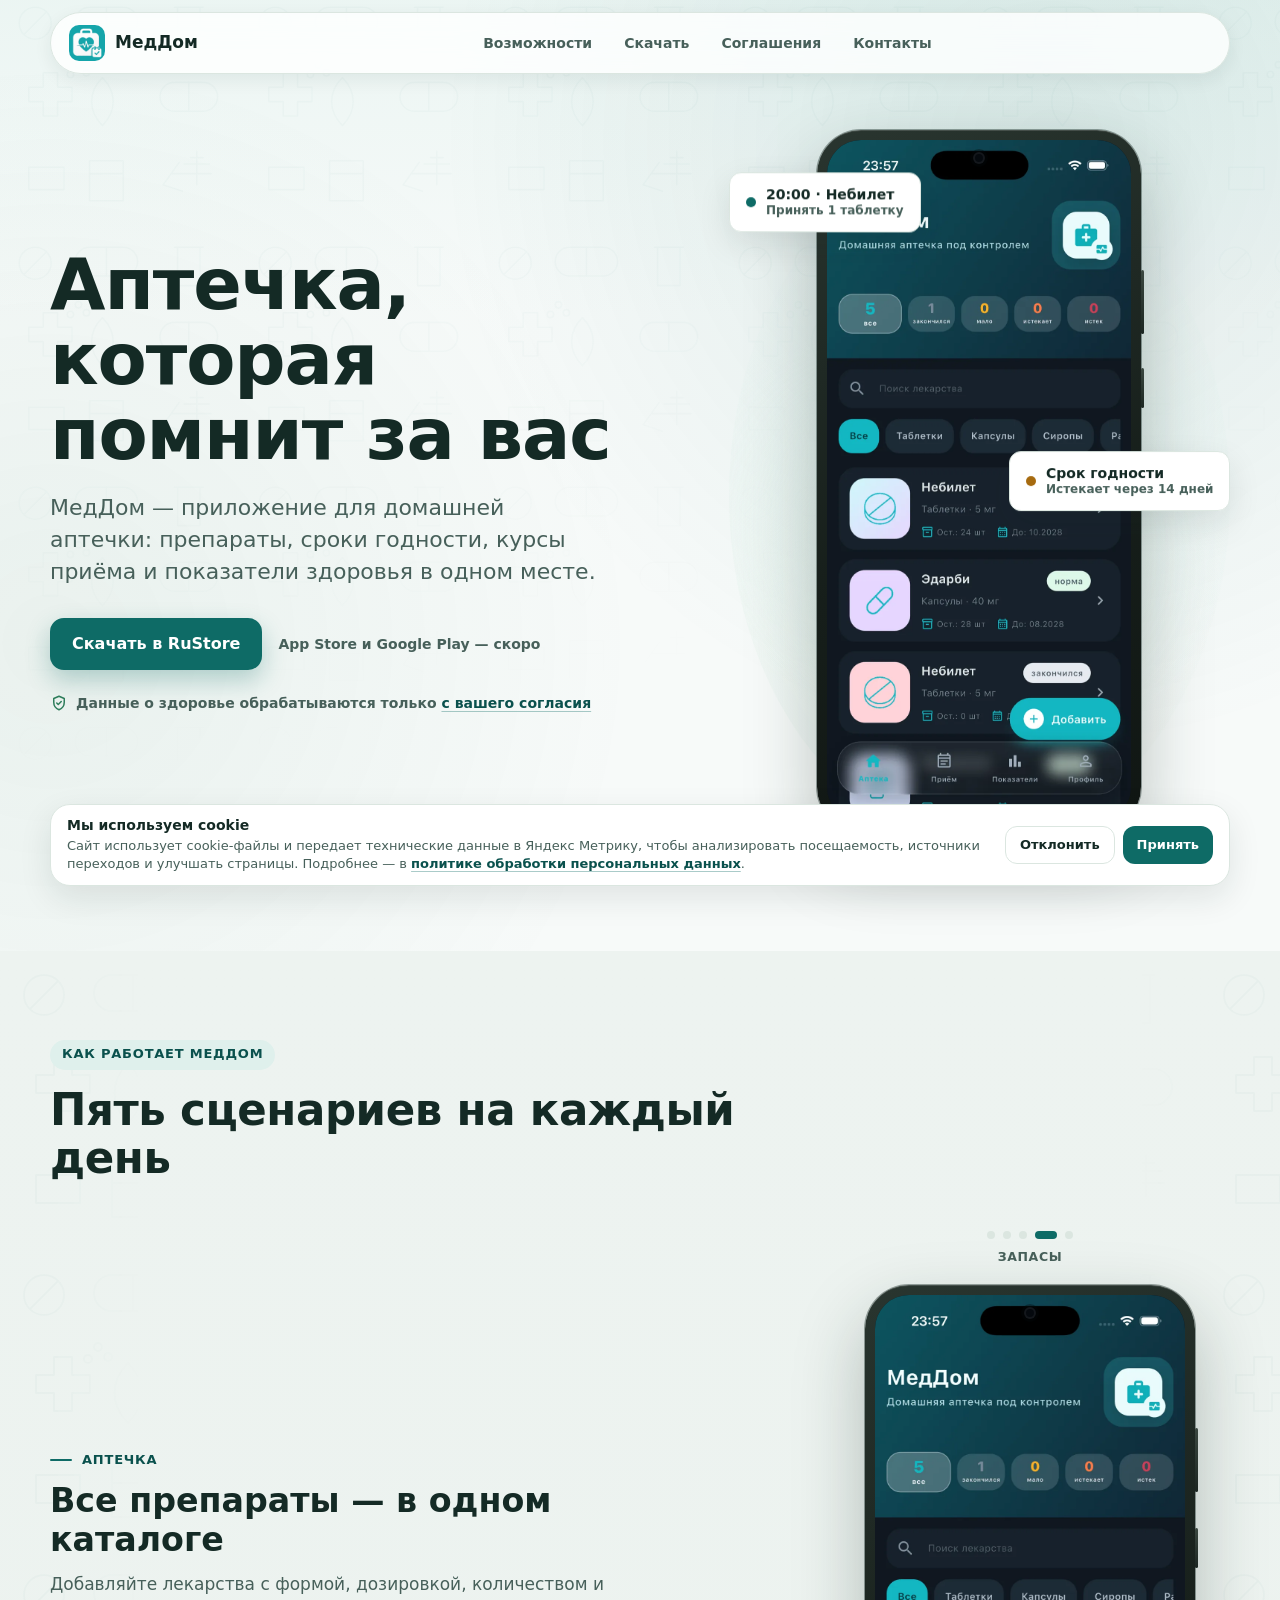
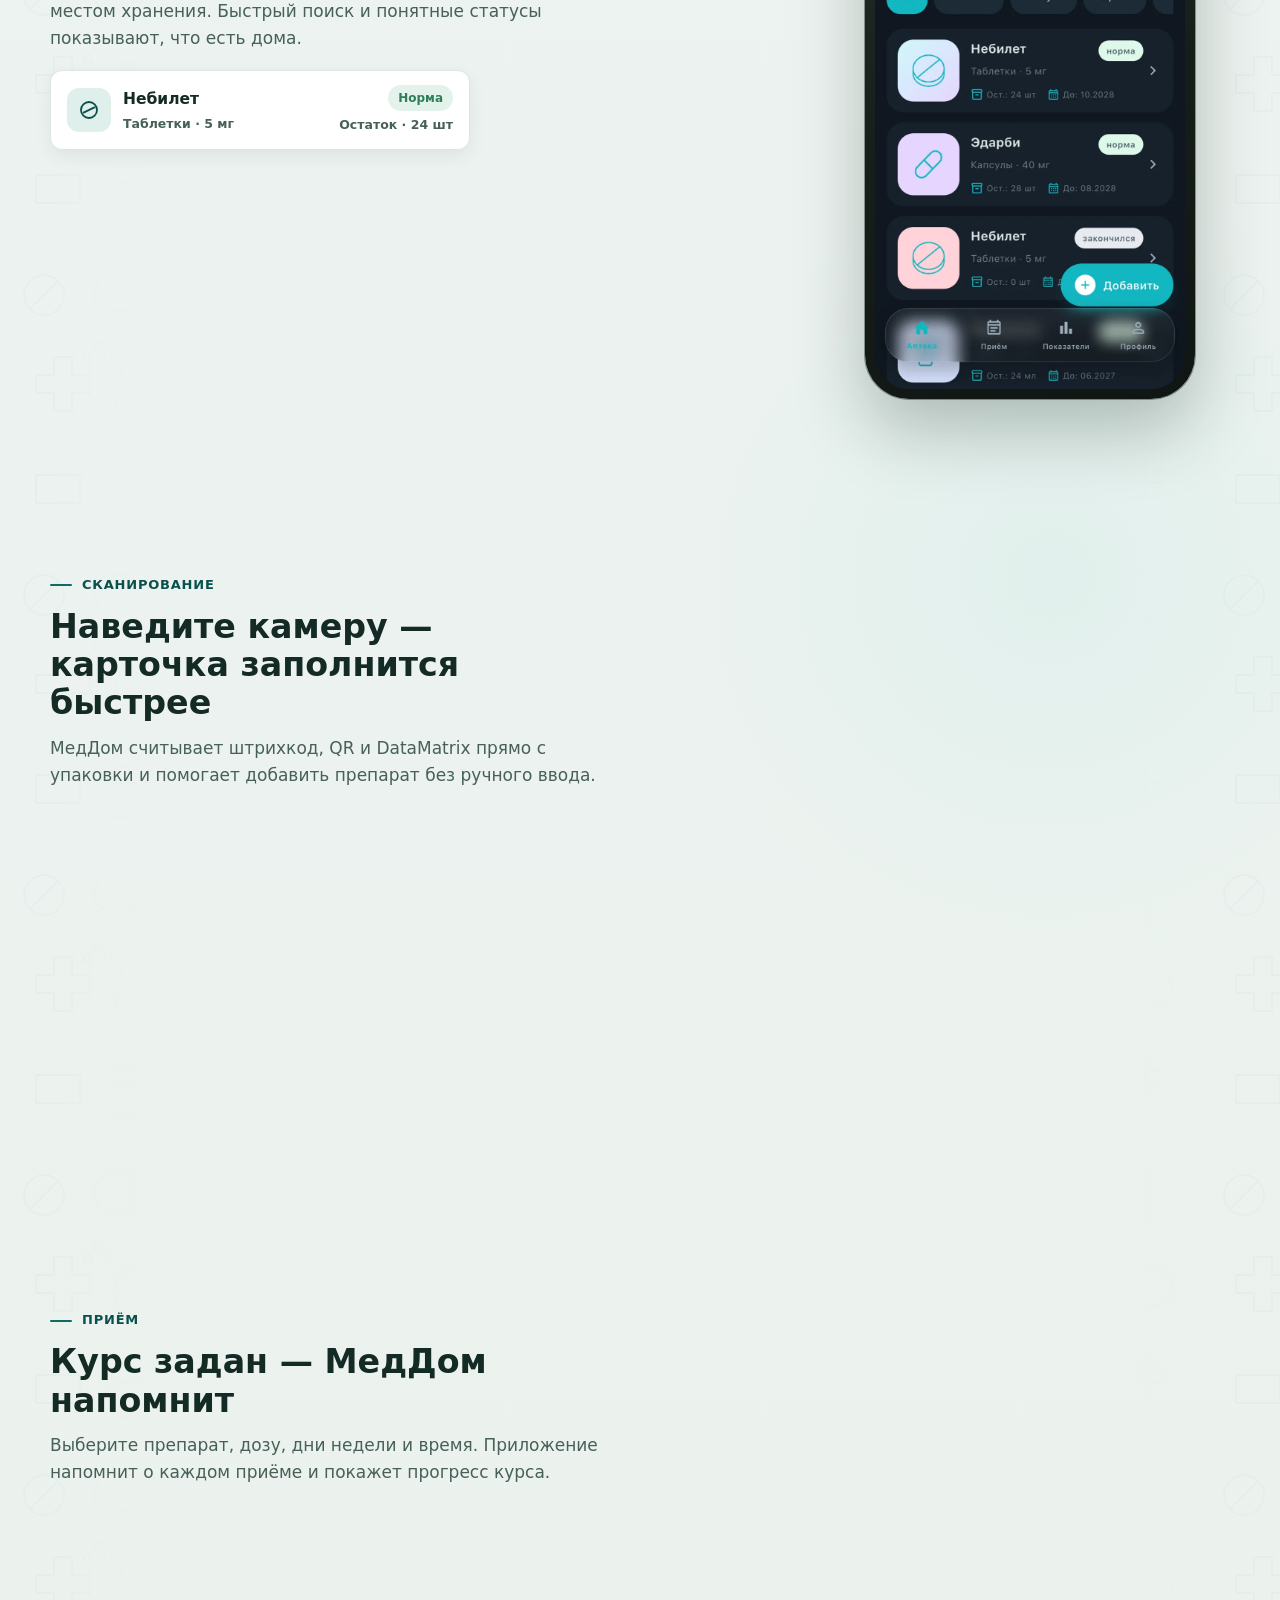
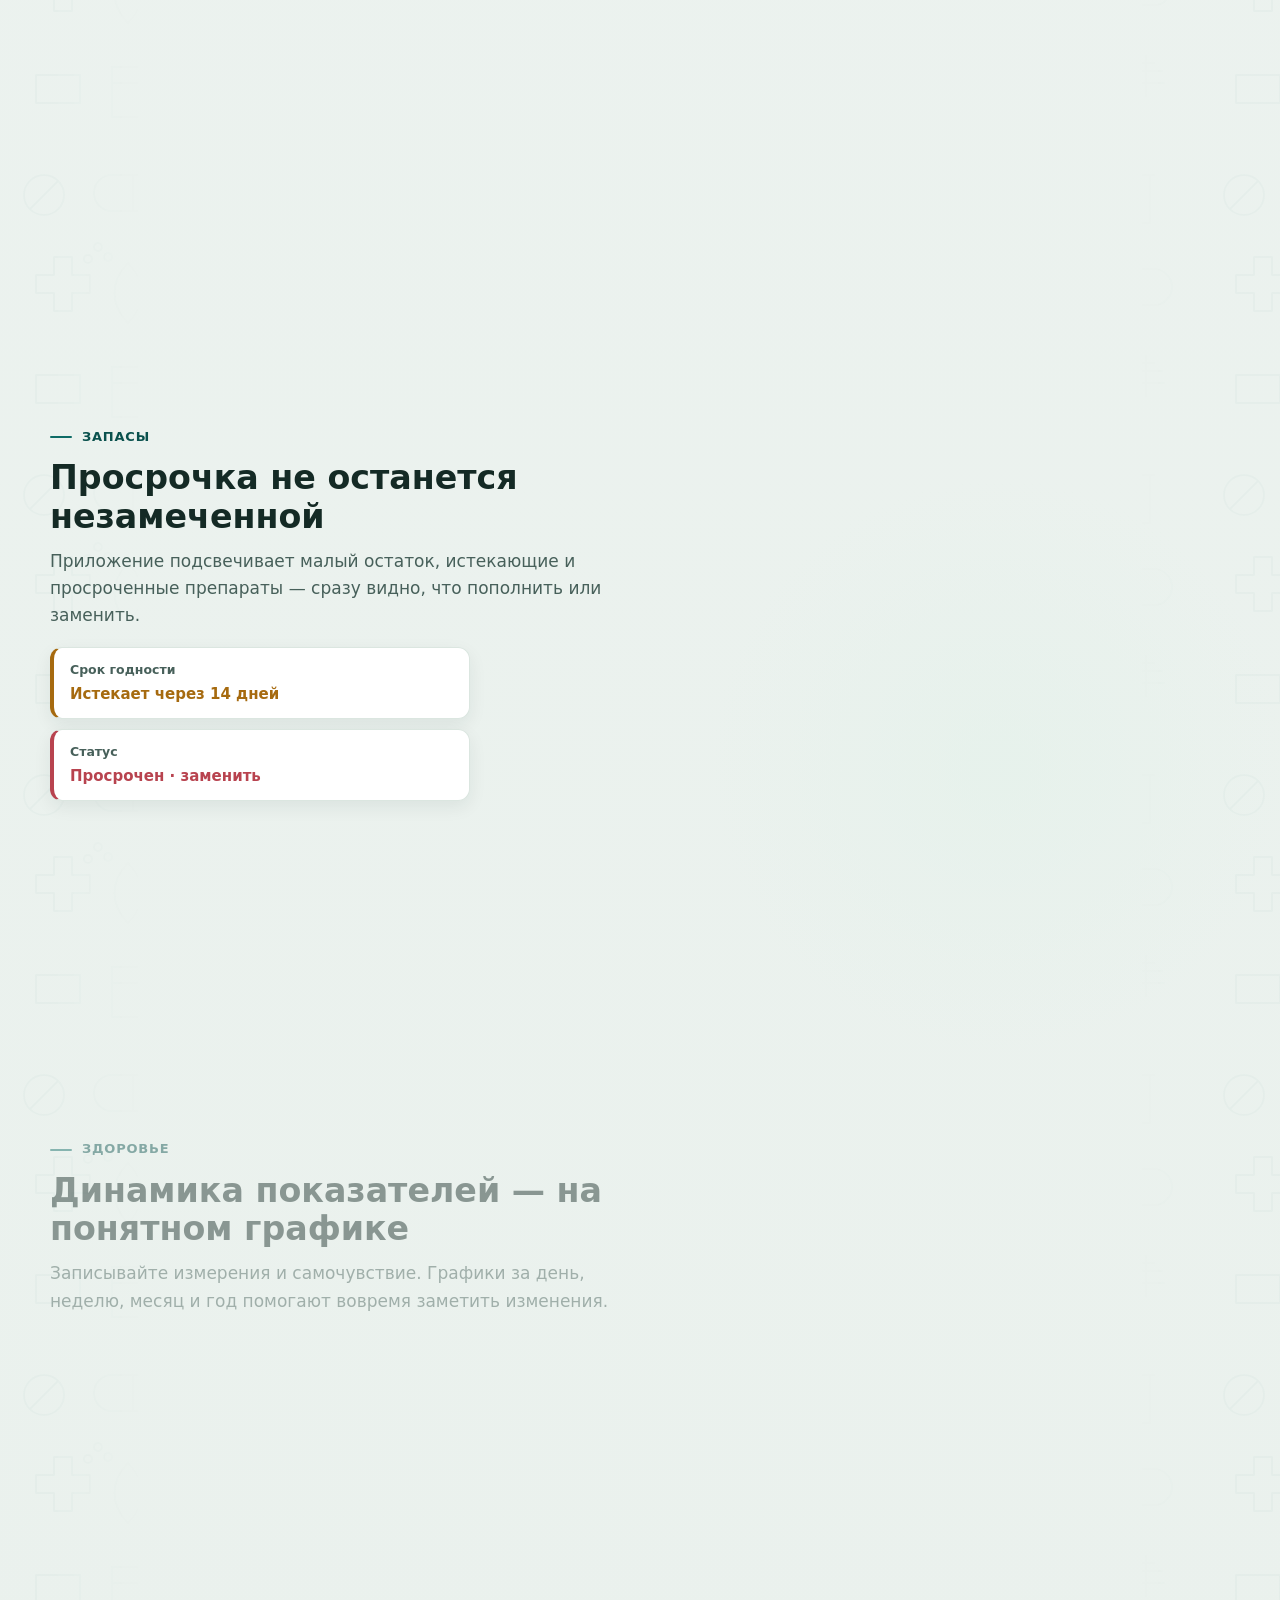
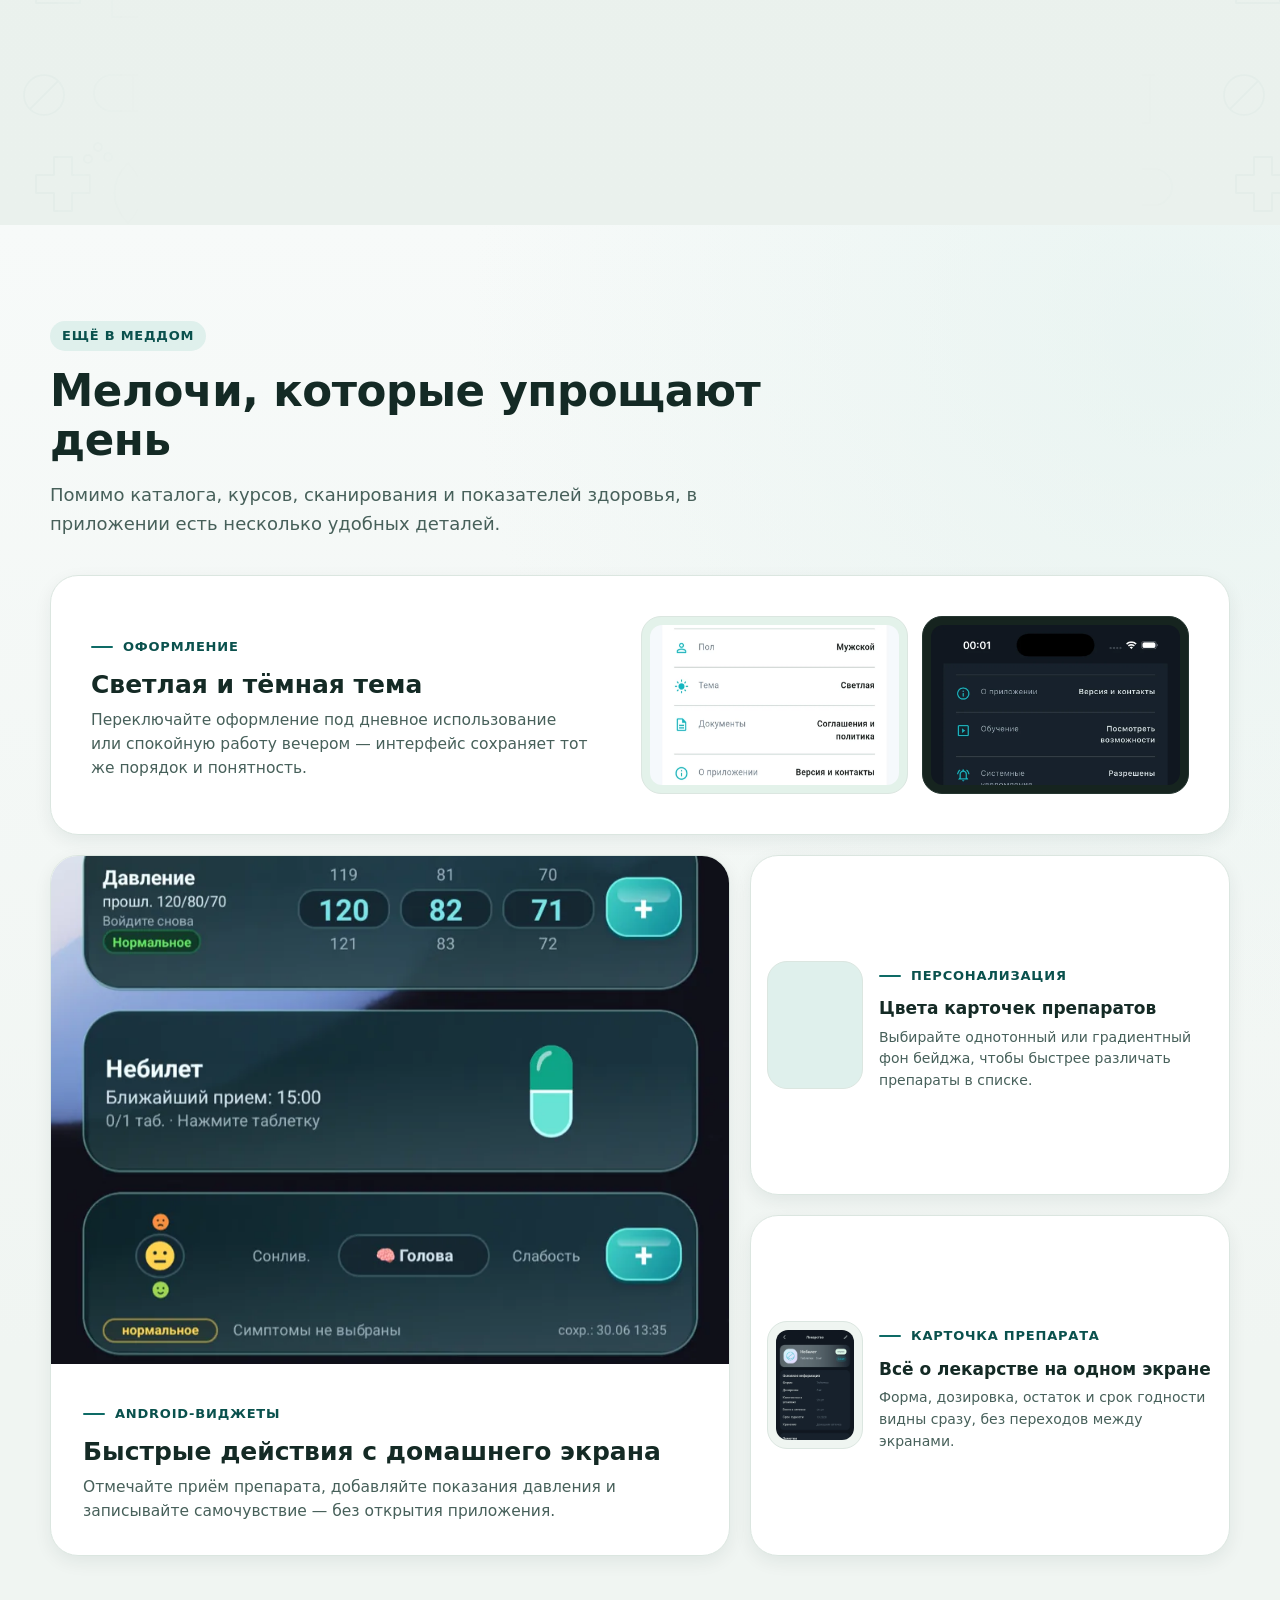
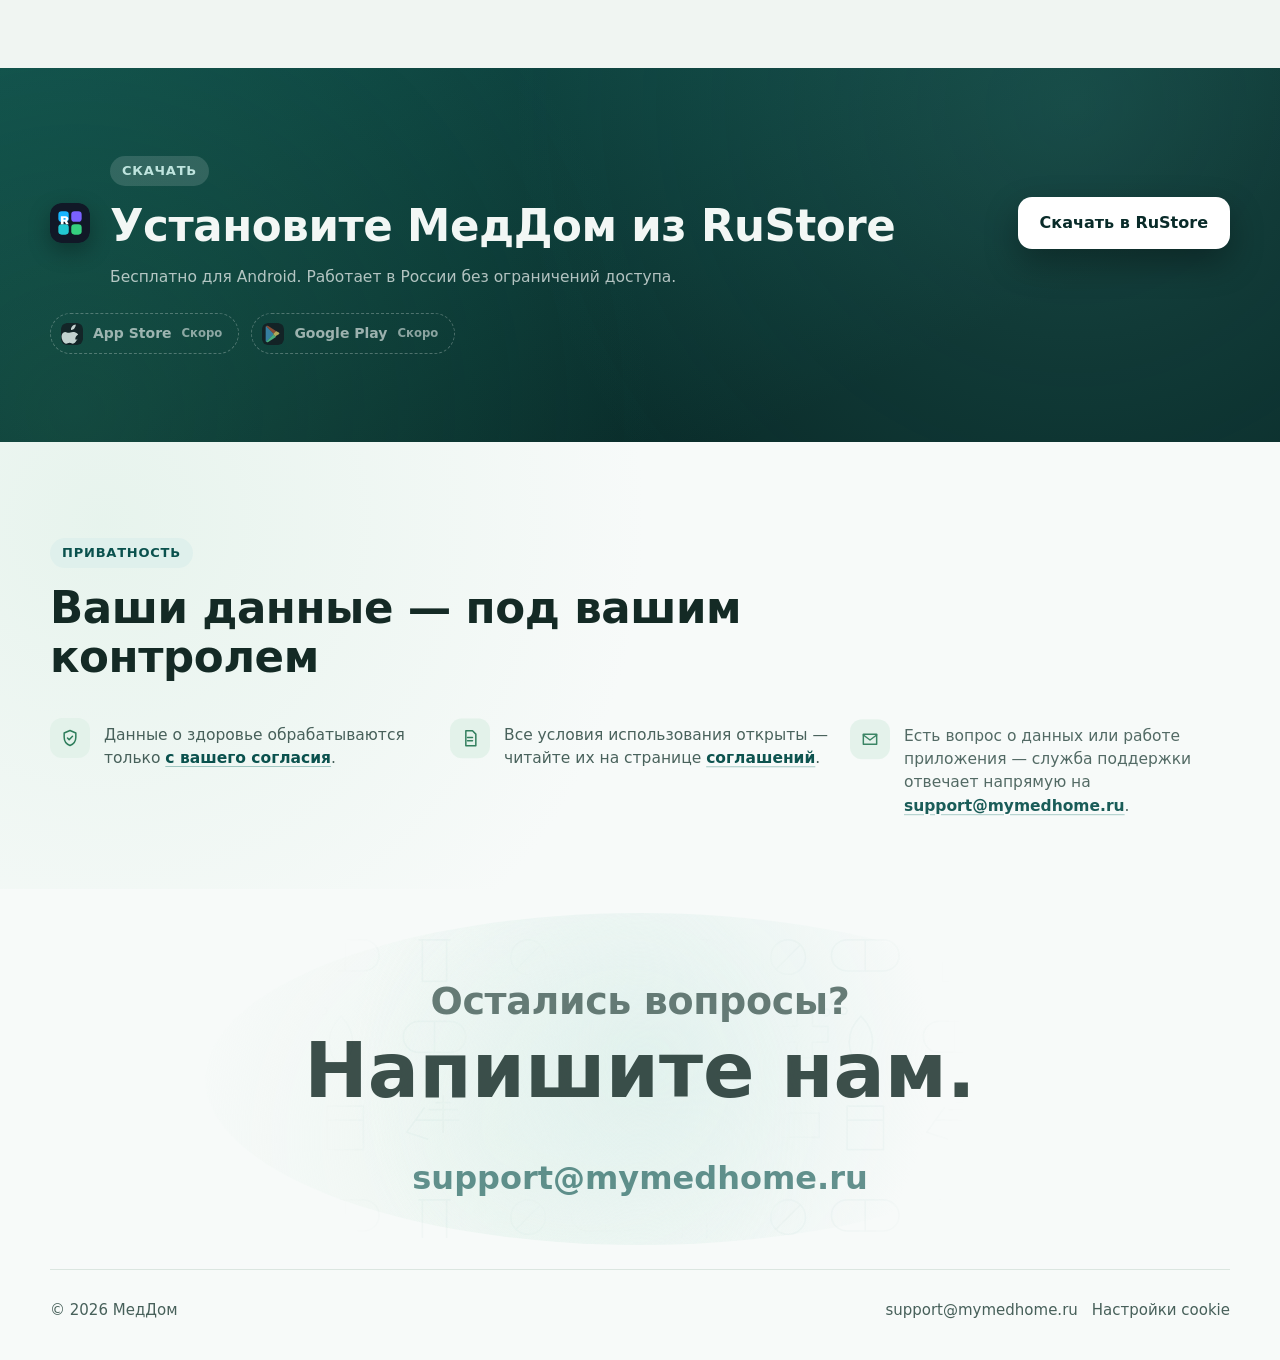
==== commit 07e9737d: "fix: stabilize hero animation and refine visuals" ====
--- a/index.html
+++ b/index.html
@@ -38,7 +38,7 @@
       href="https://fonts.googleapis.com/css2?family=Manrope:wght@400;500;600;700;800&display=swap"
       rel="stylesheet"
     />
-    <link rel="stylesheet" href="styles.css?v=20260712-0004" />
+    <link rel="stylesheet" href="styles.css?v=20260712-0006" />
     <link rel="preload" as="image" href="assets/app-home-fresh.webp" type="image/webp" fetchpriority="high" />
   </head>
   <body>
@@ -596,6 +596,6 @@
     <script src="script.js?v=20260703-0002"></script>
     <script src="vendor/gsap.min.js" defer></script>
     <script src="vendor/ScrollTrigger.min.js" defer></script>
-    <script src="animations.js?v=20260712-0005" defer></script>
+    <script src="animations.js?v=20260712-0007" defer></script>
   </body>
 </html>
--- a/styles.css
+++ b/styles.css
@@ -535,10 +535,10 @@
   background-image: var(--med-pattern);
   background-size: 300px 300px;
   content: "";
-  opacity: 0.025;
+  opacity: 0.02;
   pointer-events: none;
-  -webkit-mask-image: linear-gradient(90deg, #000 0 9%, transparent 22% 78%, #000 91% 100%);
-  mask-image: linear-gradient(90deg, #000 0 9%, transparent 22% 78%, #000 91% 100%);
+  -webkit-mask-image: linear-gradient(90deg, #000 0 4.5%, transparent 12% 88%, #000 95.5% 100%);
+  mask-image: linear-gradient(90deg, #000 0 4.5%, transparent 12% 88%, #000 95.5% 100%);
 }
 
 .story__head {
@@ -704,7 +704,7 @@
   overflow: hidden;
   border: 2px dashed rgba(14, 107, 102, 0.55);
   border-radius: 12px;
-  background: var(--bg-wash);
+  background: var(--surface);
 }
 
 .scan-card__code {
@@ -1137,7 +1137,7 @@
 }
 
 .extra__compact-stack .extra--compact:last-child .screen-tile {
-  background: var(--amber-soft);
+  background: var(--bg-wash);
 }
 
 /* Горизонтальный блок: тема (во всю ширину, светлый + тёмный экран рядом) */
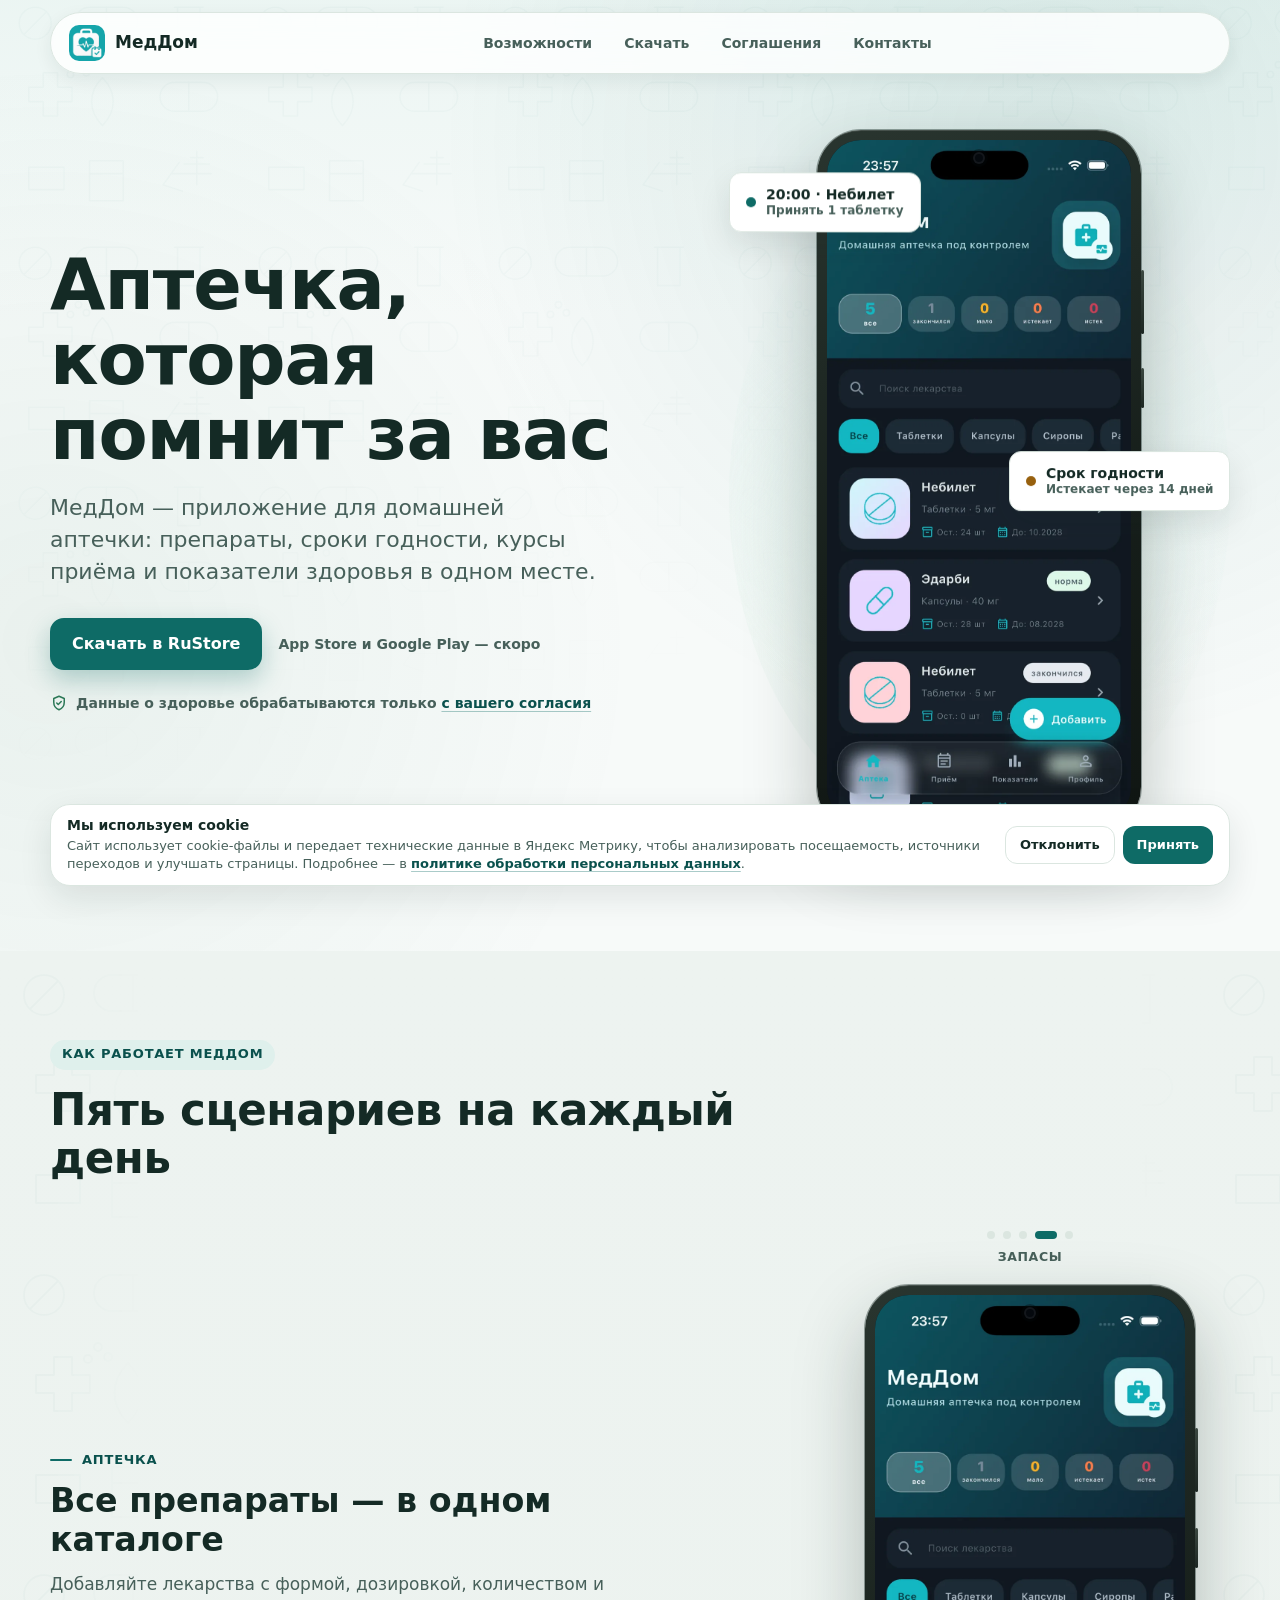
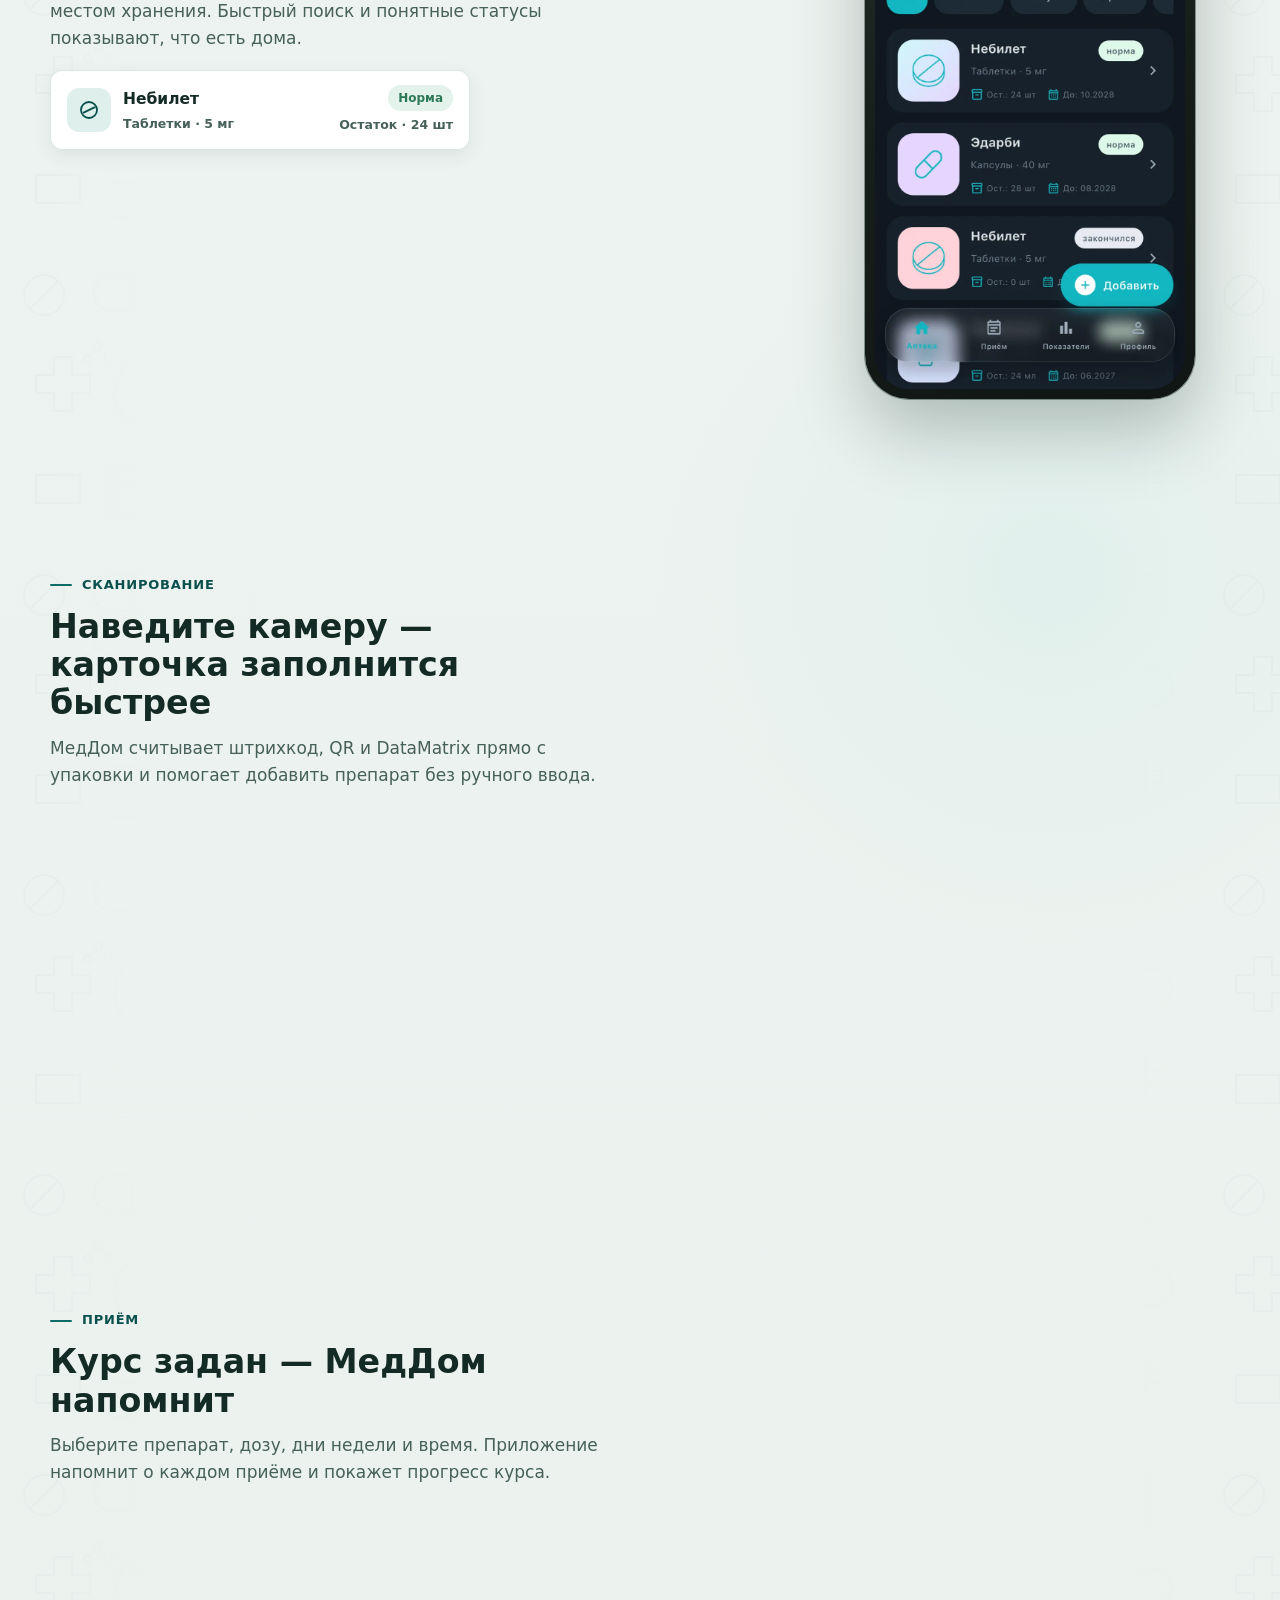
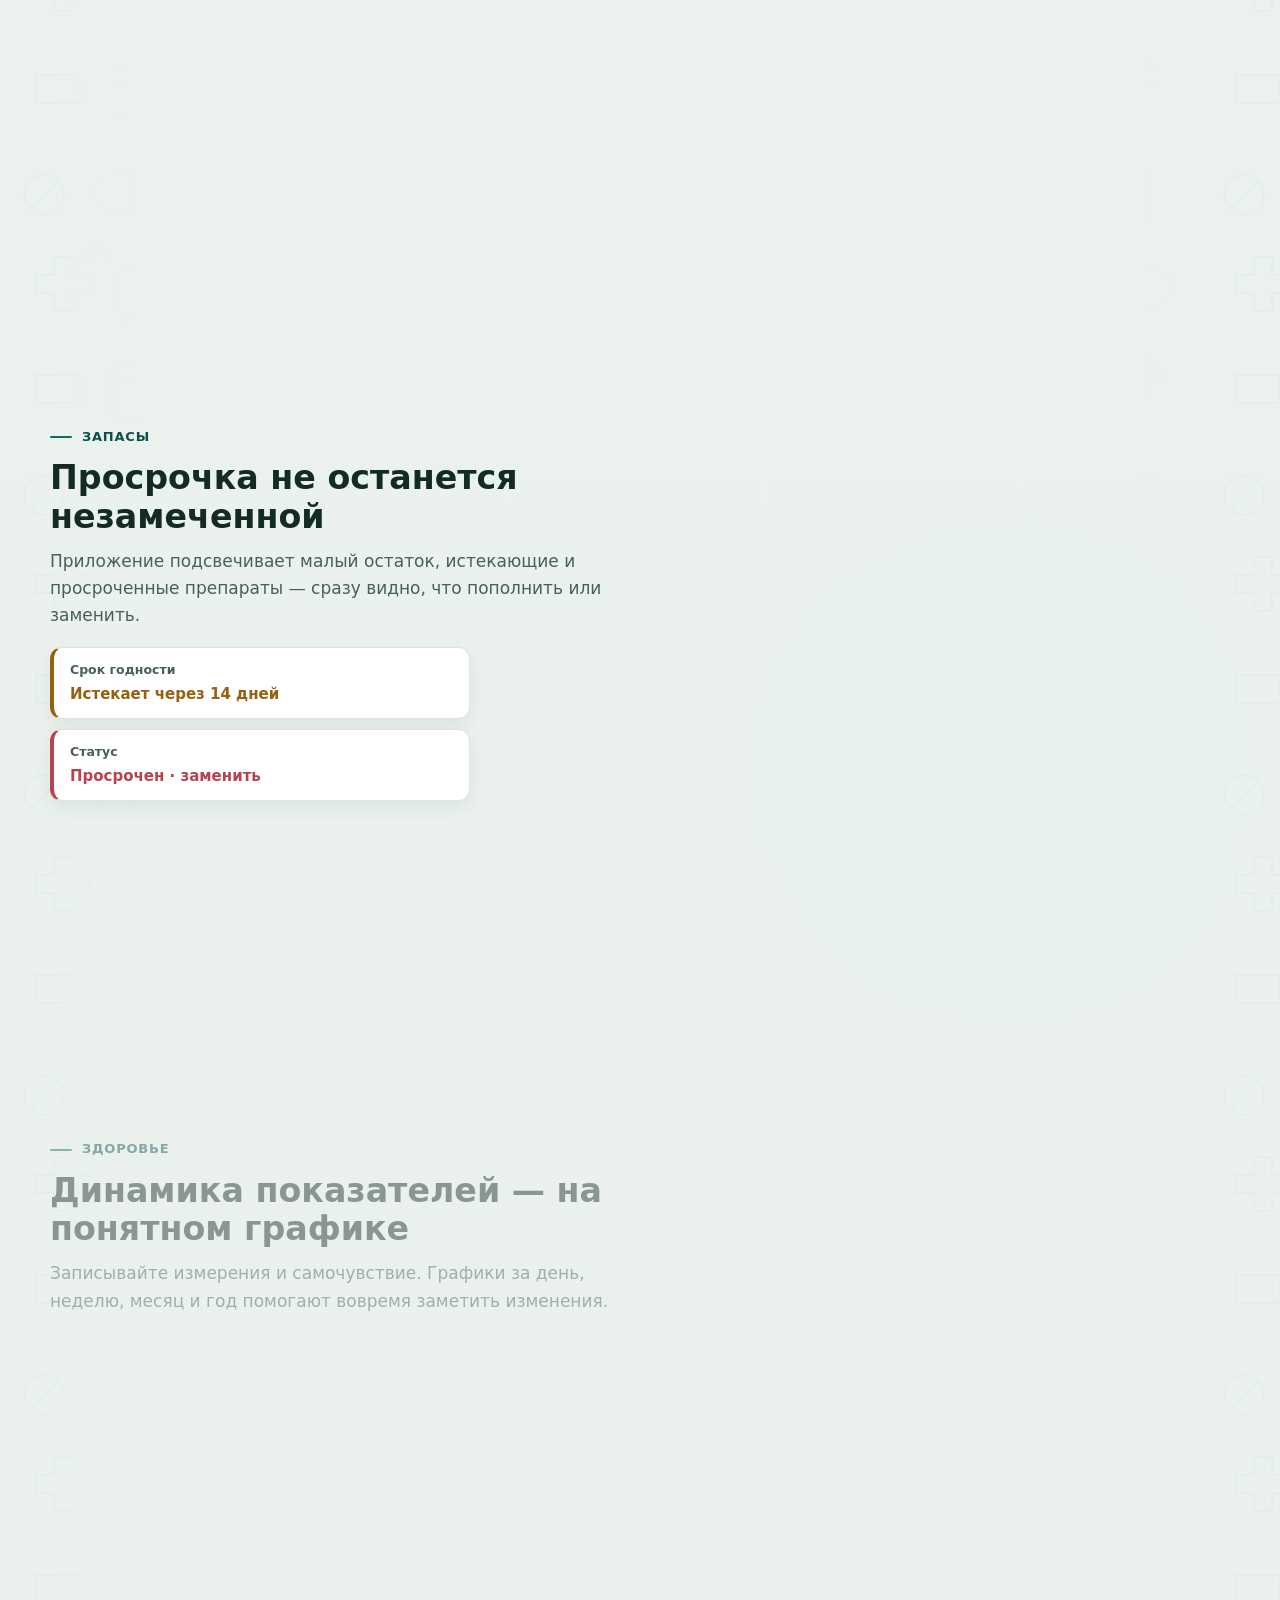
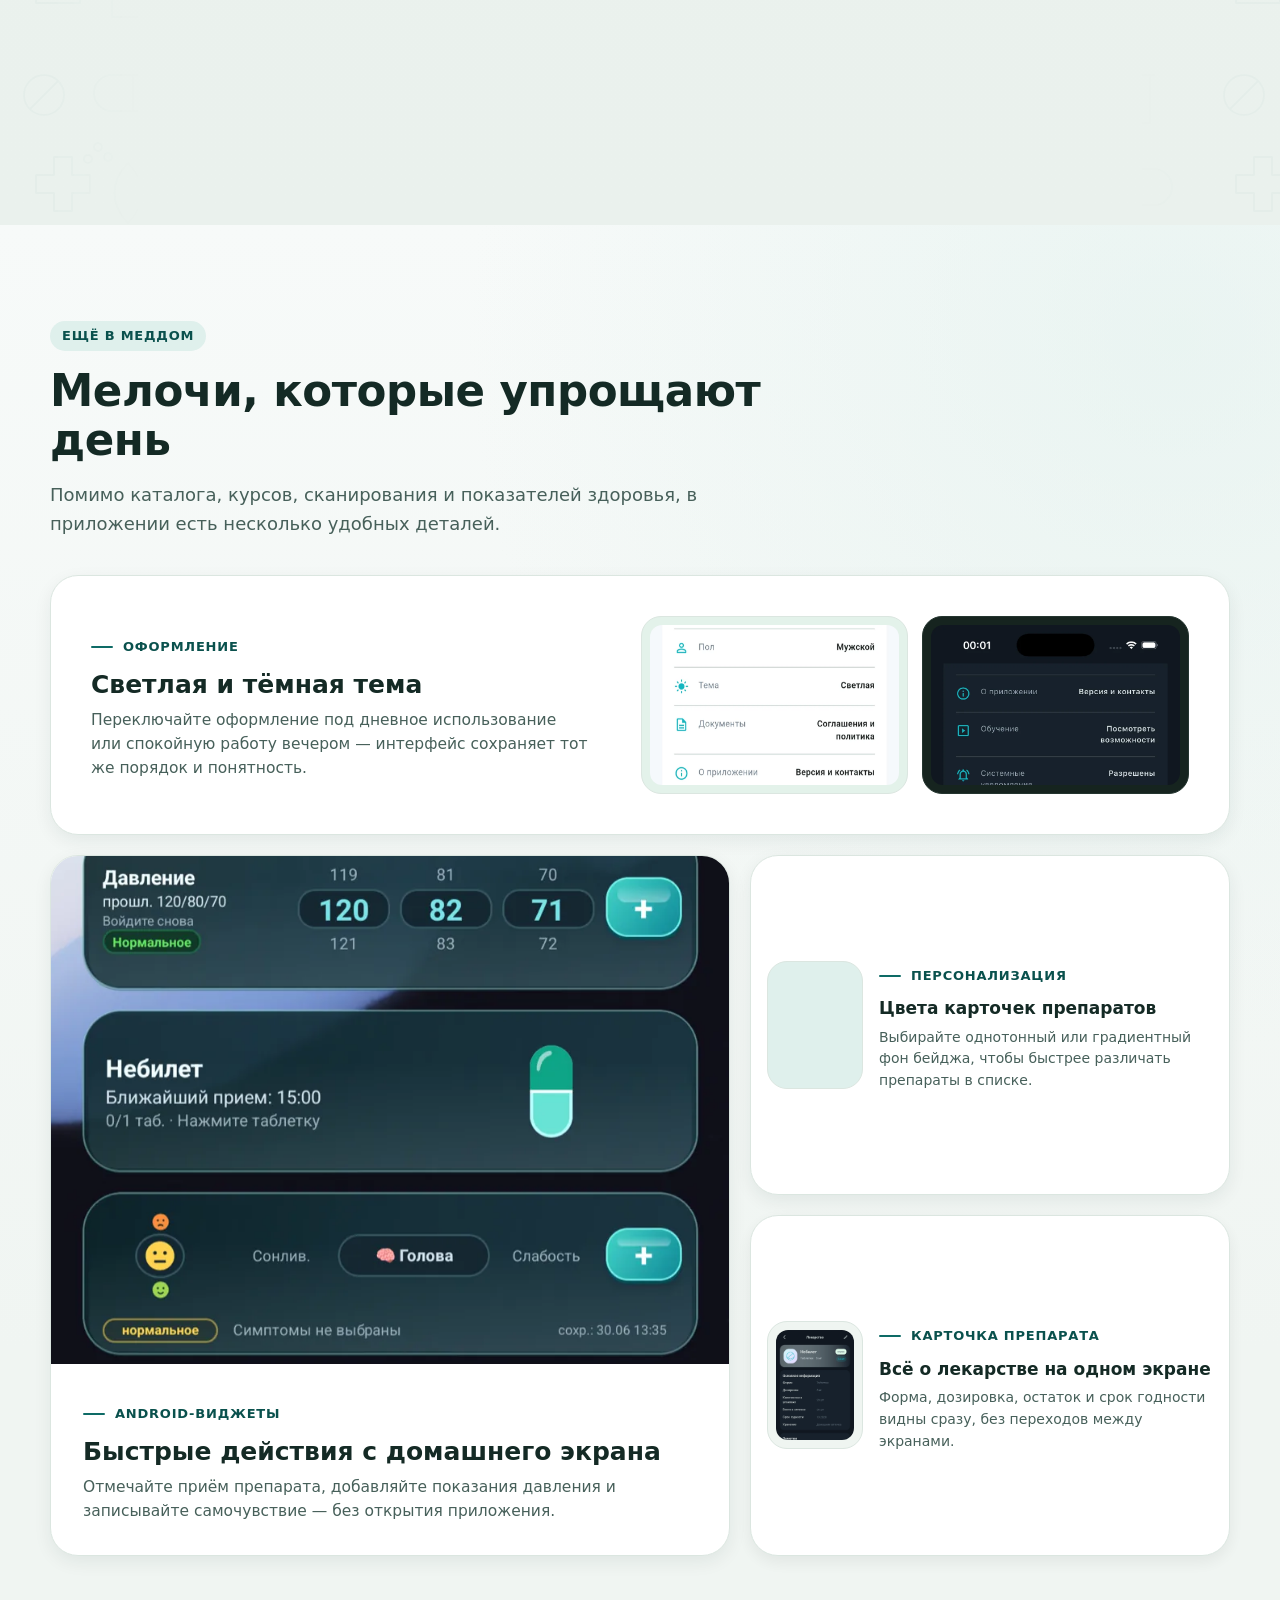
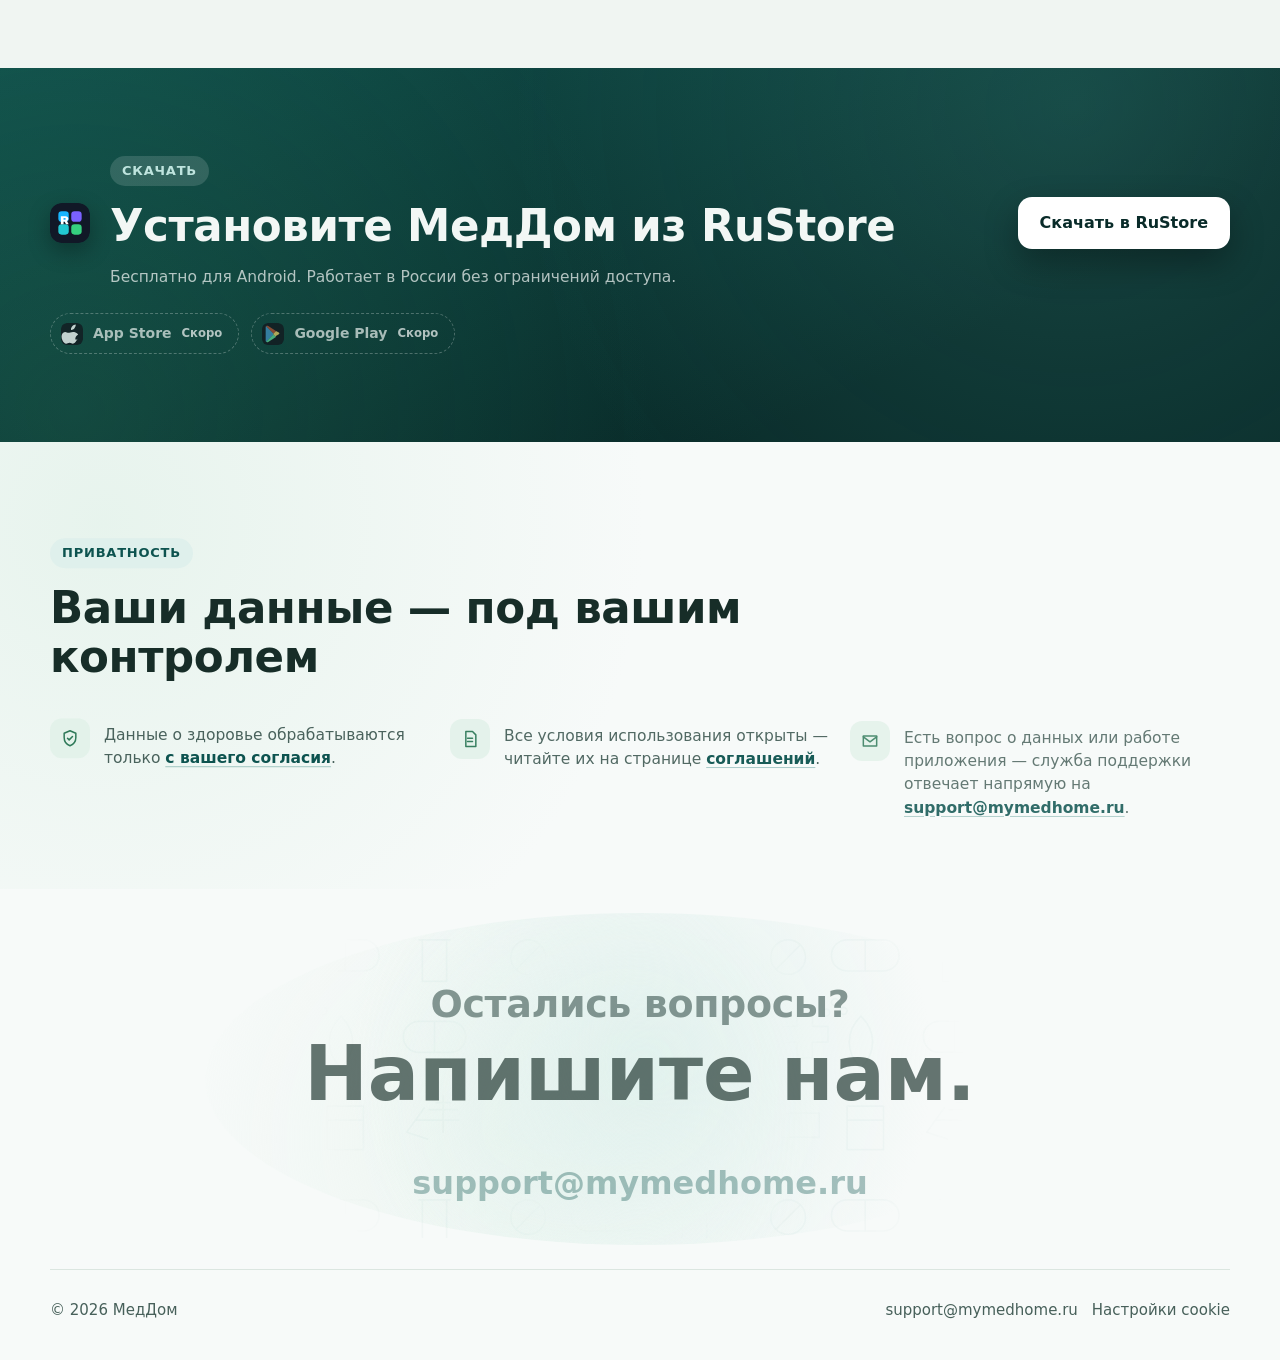
==== commit 5142bb21: "feat: improve accessibility and site metadata" ====
--- a/index.html
+++ b/index.html
@@ -38,13 +38,28 @@
       href="https://fonts.googleapis.com/css2?family=Manrope:wght@400;500;600;700;800&display=swap"
       rel="stylesheet"
     />
-    <link rel="stylesheet" href="styles.css?v=20260712-0006" />
+    <link rel="stylesheet" href="styles.css?v=20260712-0007" />
     <link rel="preload" as="image" href="assets/app-home-fresh.webp" type="image/webp" fetchpriority="high" />
+    <script type="application/ld+json">
+      {
+        "@context": "https://schema.org",
+        "@type": "MobileApplication",
+        "name": "МедДом",
+        "description": "Мобильное приложение для домашней аптечки, курсов приема лекарств, сроков годности и показателей здоровья.",
+        "url": "https://mymedhome.ru/",
+        "applicationCategory": "HealthApplication",
+        "operatingSystem": "Android",
+        "downloadUrl": "https://www.rustore.ru/catalog/app/ru.izpz.medhome",
+        "inLanguage": "ru",
+        "isAccessibleForFree": true
+      }
+    </script>
   </head>
   <body>
+    <a class="skip-link" href="#top">Перейти к содержанию</a>
     <header class="site-header" data-header>
       <a class="site-brand" href="#top" aria-label="МедДом — на главную">
-        <img src="assets/app-logo.png" alt="" aria-hidden="true" />
+        <img src="assets/app-logo.png" alt="" aria-hidden="true" width="192" height="192" />
         <span>МедДом</span>
       </a>
       <button class="nav-toggle" type="button" aria-controls="primary-nav" aria-expanded="false" aria-label="Открыть меню" data-nav-toggle>
--- a/styles.css
+++ b/styles.css
@@ -10,9 +10,9 @@
   --brand: #0e6b66;
   --brand-strong: #0a514d;
   --brand-soft: #dff0ec;
-  --ok: #2e7d5b;
+  --ok: #2c7857;
   --ok-soft: #e3f2ea;
-  --amber: #a66a0f;
+  --amber: #97600e;
   --amber-soft: #fbf1de;
   --coral: #b8434f;
   --coral-soft: #fae9eb;
@@ -67,6 +67,24 @@
   border-radius: 4px;
 }
 
+.skip-link {
+  position: absolute;
+  top: -60px;
+  left: 12px;
+  z-index: 999;
+  border-radius: var(--radius-s);
+  padding: 12px 20px;
+  background: var(--brand);
+  color: #ffffff;
+  font-weight: 700;
+  text-decoration: none;
+  transition: top 0.2s ease;
+}
+
+.skip-link:focus {
+  top: 12px;
+}
+
 /* ---------- Шапка ---------- */
 
 .site-header {
@@ -1299,7 +1317,7 @@
   border: 1px dashed rgba(242, 247, 245, 0.28);
   border-radius: 999px;
   padding: 8px 16px 8px 10px;
-  color: rgba(242, 247, 245, 0.62);
+  color: rgba(242, 247, 245, 0.68);
   font-size: 14px;
   font-weight: 600;
 }
@@ -1313,7 +1331,7 @@
 }
 
 .download__soon-item small {
-  color: rgba(242, 247, 245, 0.55);
+  color: rgba(242, 247, 245, 0.72);
   font-weight: 700;
 }
 
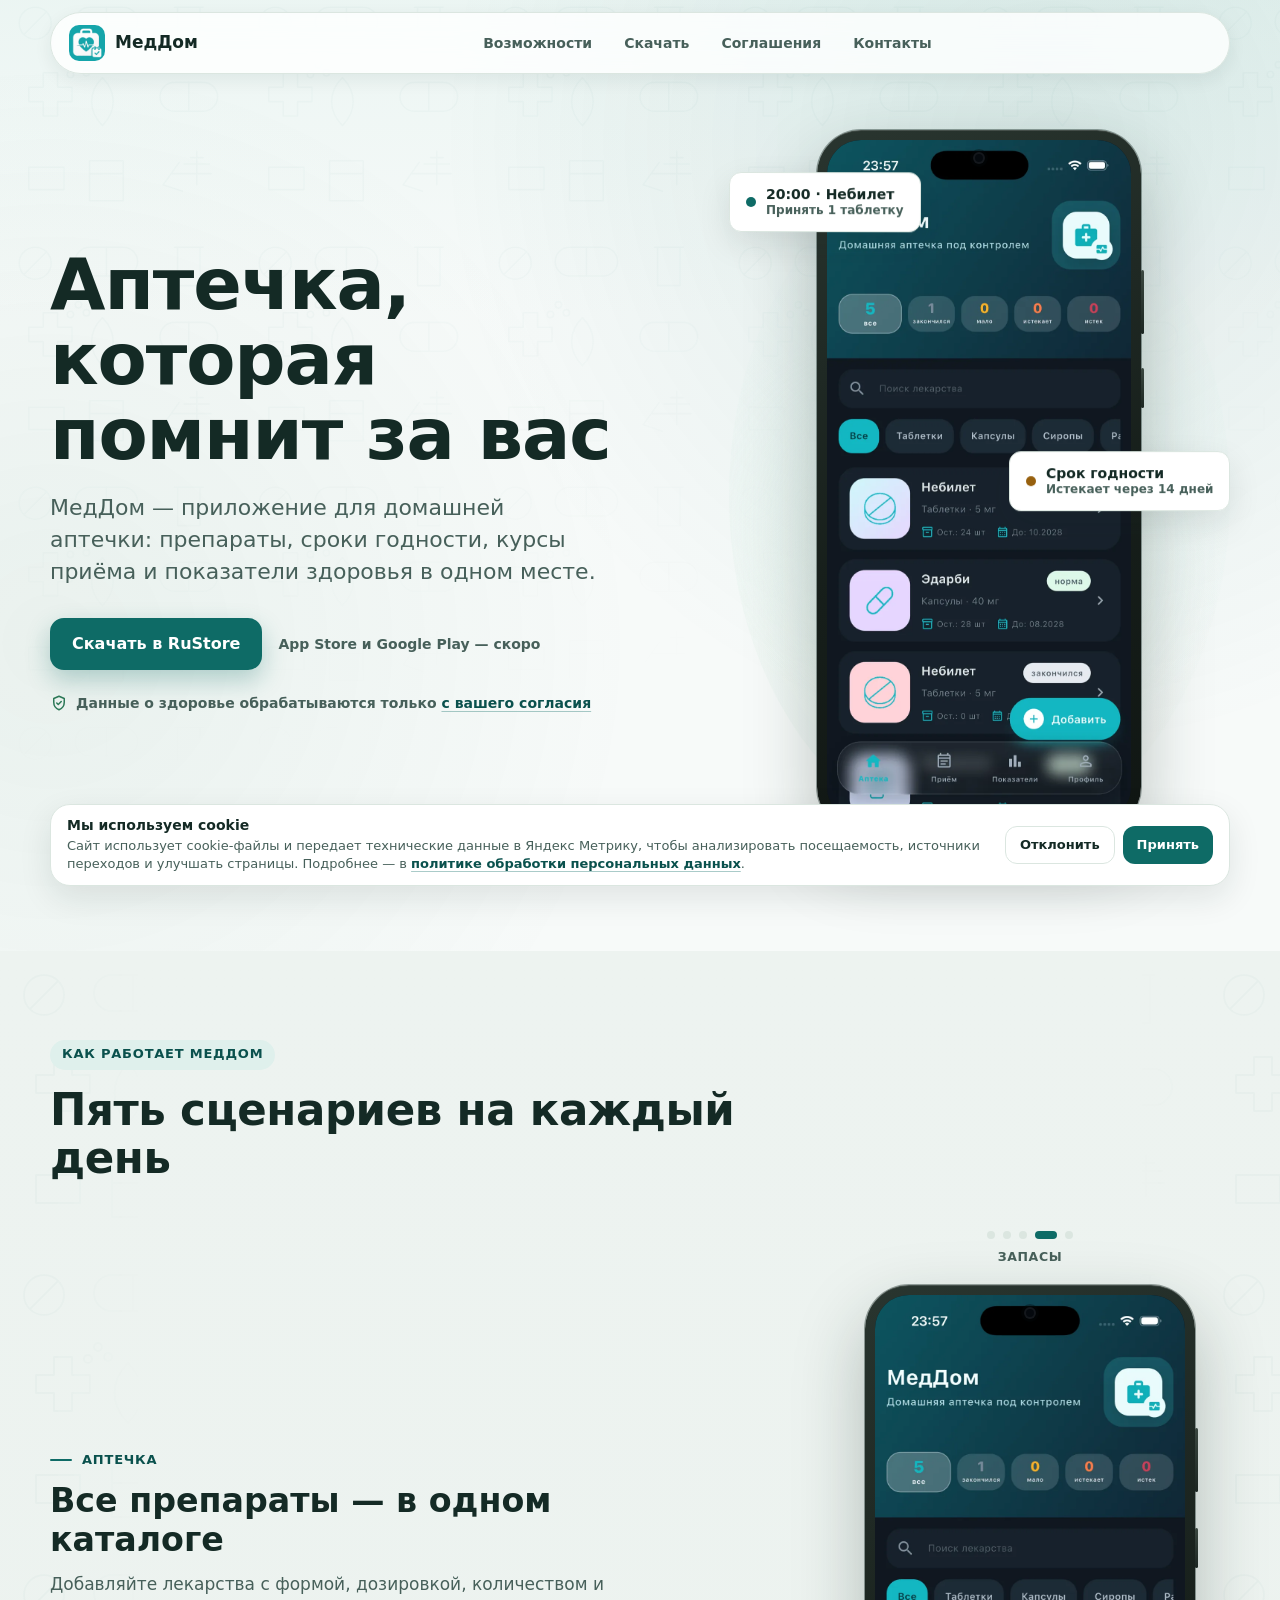
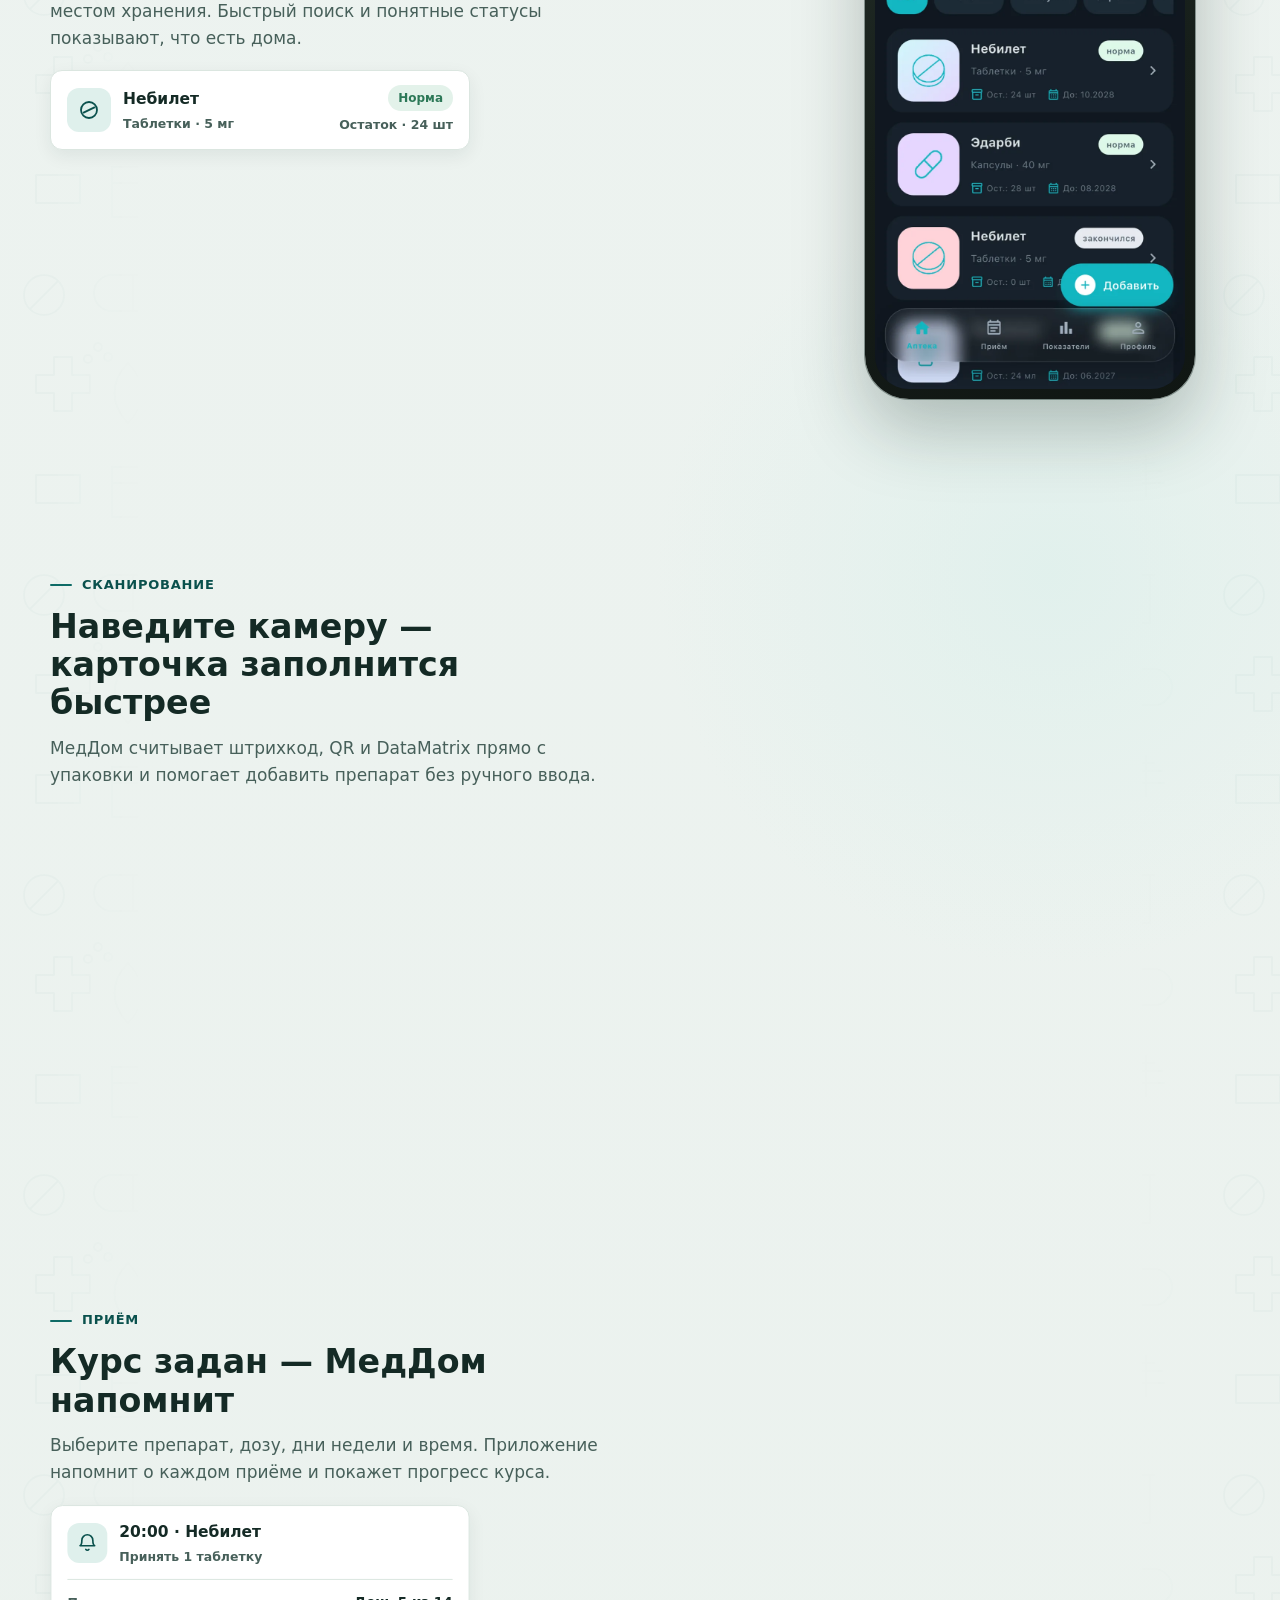
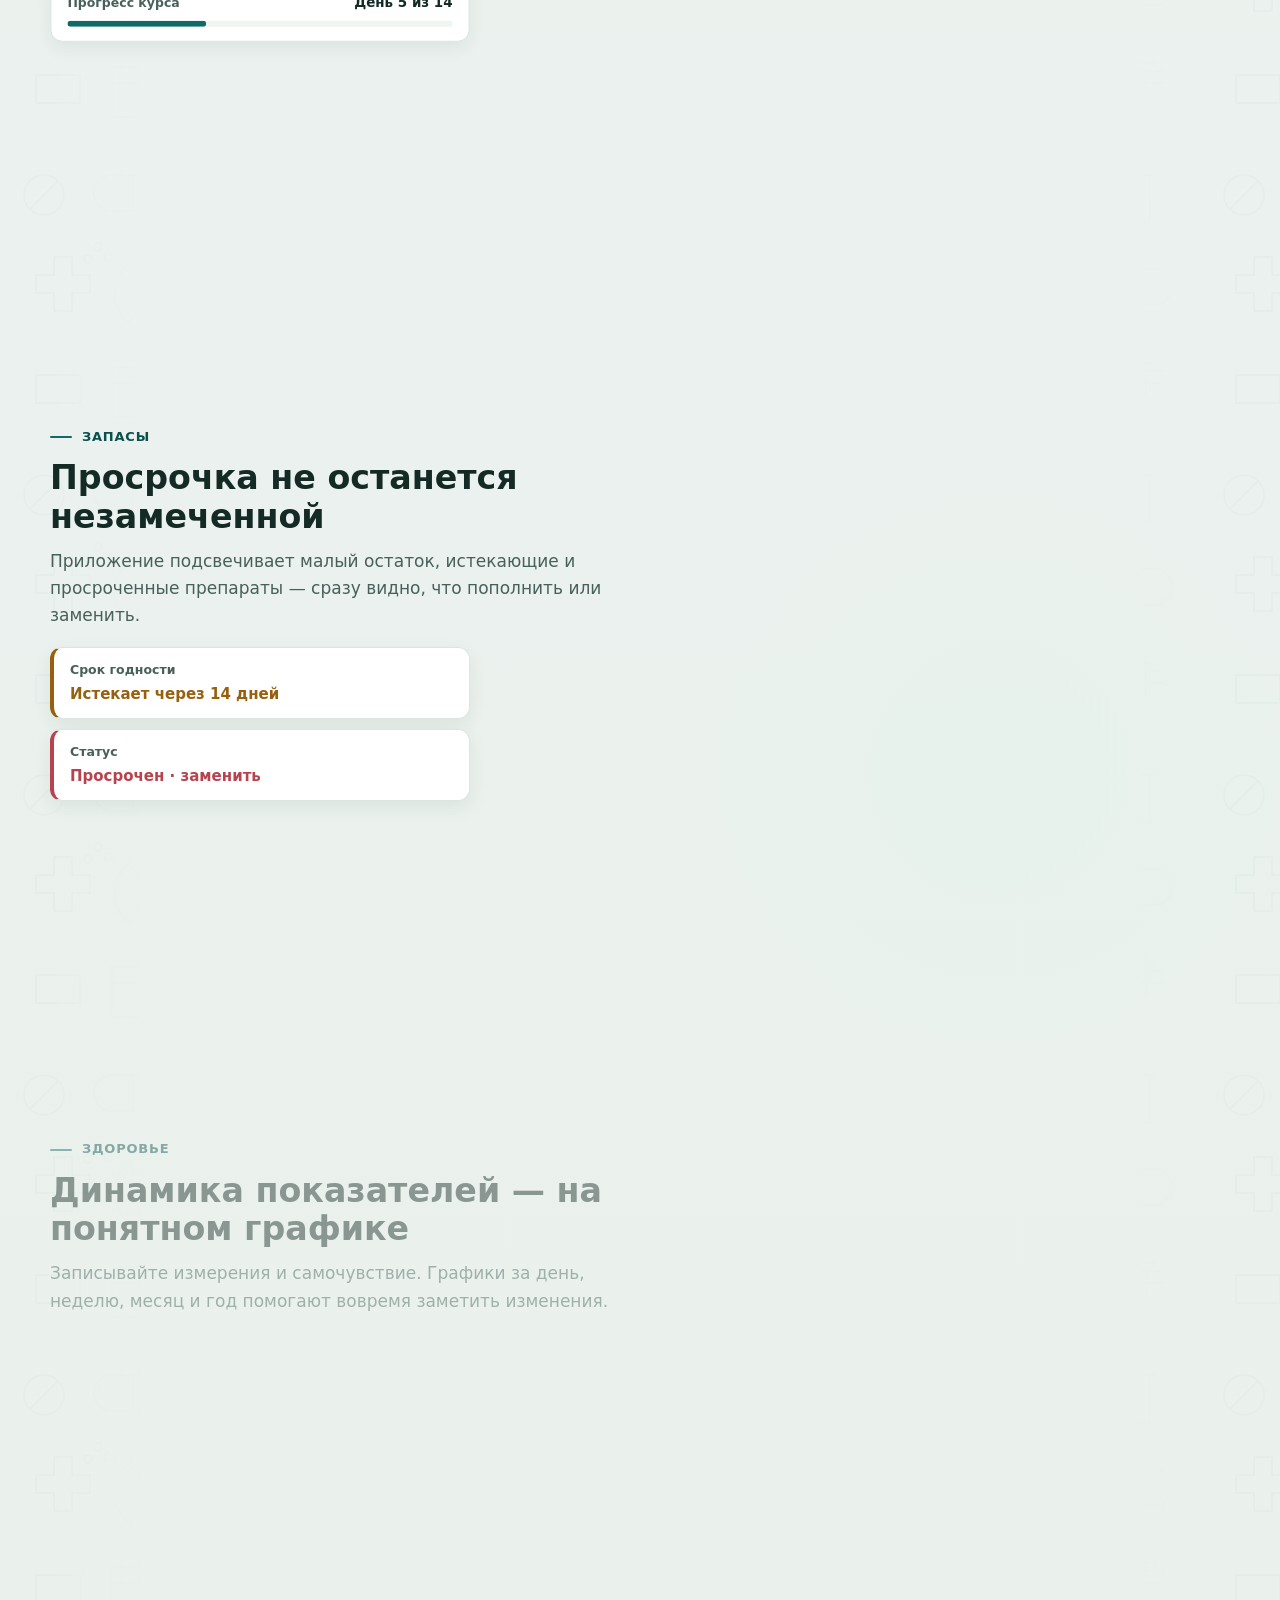
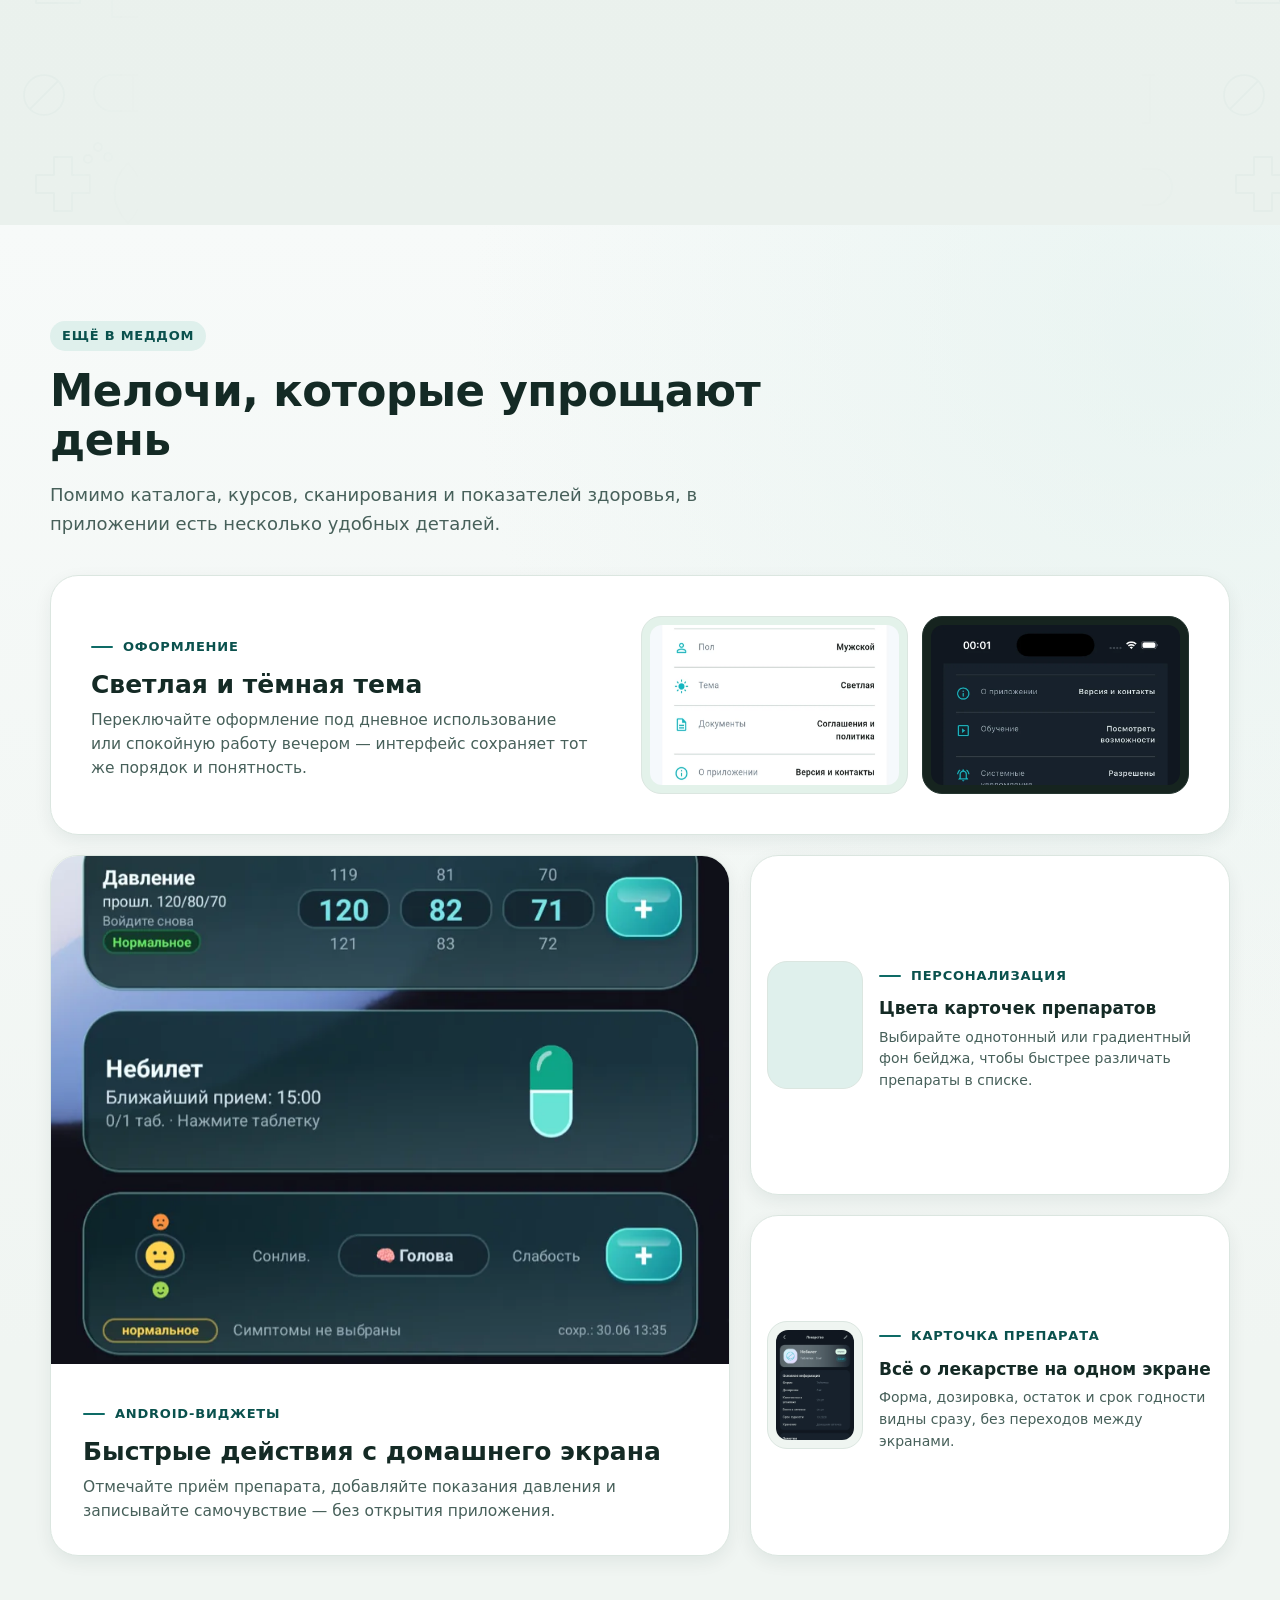
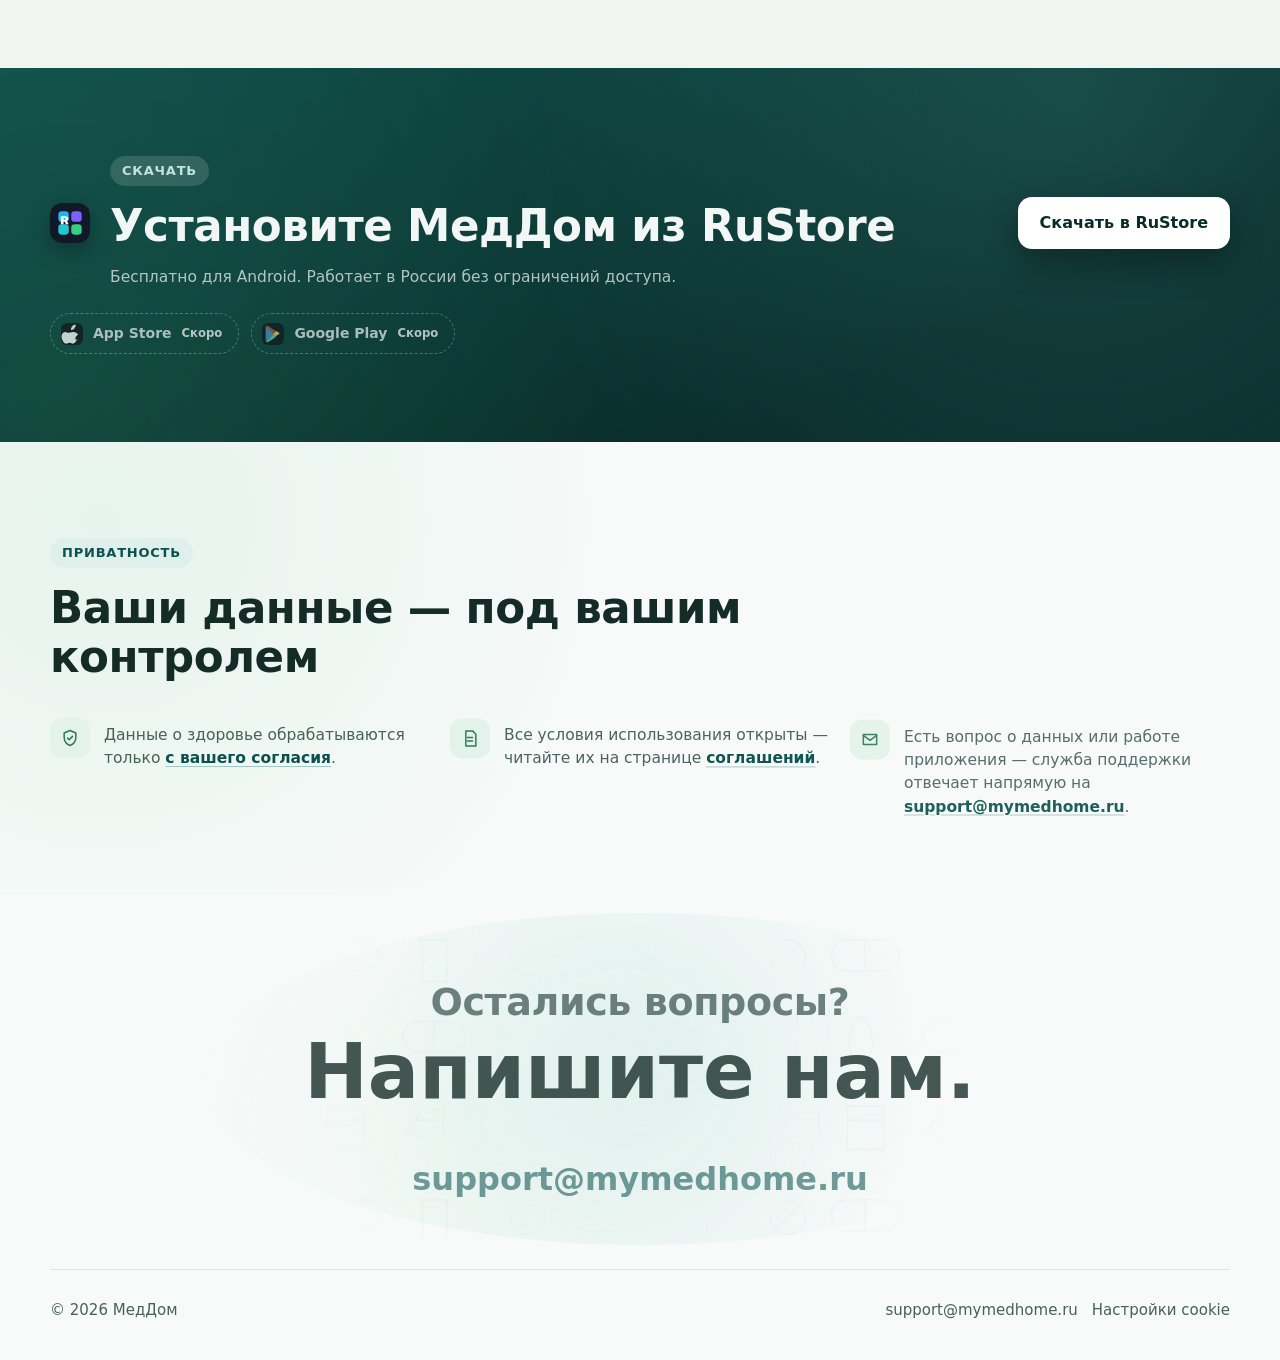
==== commit e434a045: "feat: add MedHome social sharing cover" ====
--- a/index.html
+++ b/index.html
@@ -24,14 +24,18 @@
       content="Мобильное приложение для домашней аптечки, курсов приема лекарств, сроков годности и показателей здоровья."
     />
     <meta property="og:url" content="https://mymedhome.ru/" />
-    <meta property="og:image" content="https://mymedhome.ru/assets/app-pharmacy.png" />
+    <meta property="og:image" content="https://mymedhome.ru/assets/og-cover.png" />
+    <meta property="og:image:width" content="1200" />
+    <meta property="og:image:height" content="630" />
+    <meta property="og:image:alt" content="МедДом — приложение для домашней аптечки" />
     <meta name="twitter:card" content="summary_large_image" />
     <meta name="twitter:title" content="МедДом — домашняя аптечка под контролем" />
     <meta
       name="twitter:description"
       content="Мобильное приложение для домашней аптечки, курсов приема лекарств, сроков годности и показателей здоровья."
     />
-    <meta name="twitter:image" content="https://mymedhome.ru/assets/app-pharmacy.png" />
+    <meta name="twitter:image" content="https://mymedhome.ru/assets/og-cover.png" />
+    <meta name="twitter:image:alt" content="МедДом — приложение для домашней аптечки" />
     <link rel="preconnect" href="https://fonts.googleapis.com" />
     <link rel="preconnect" href="https://fonts.gstatic.com" crossorigin />
     <link
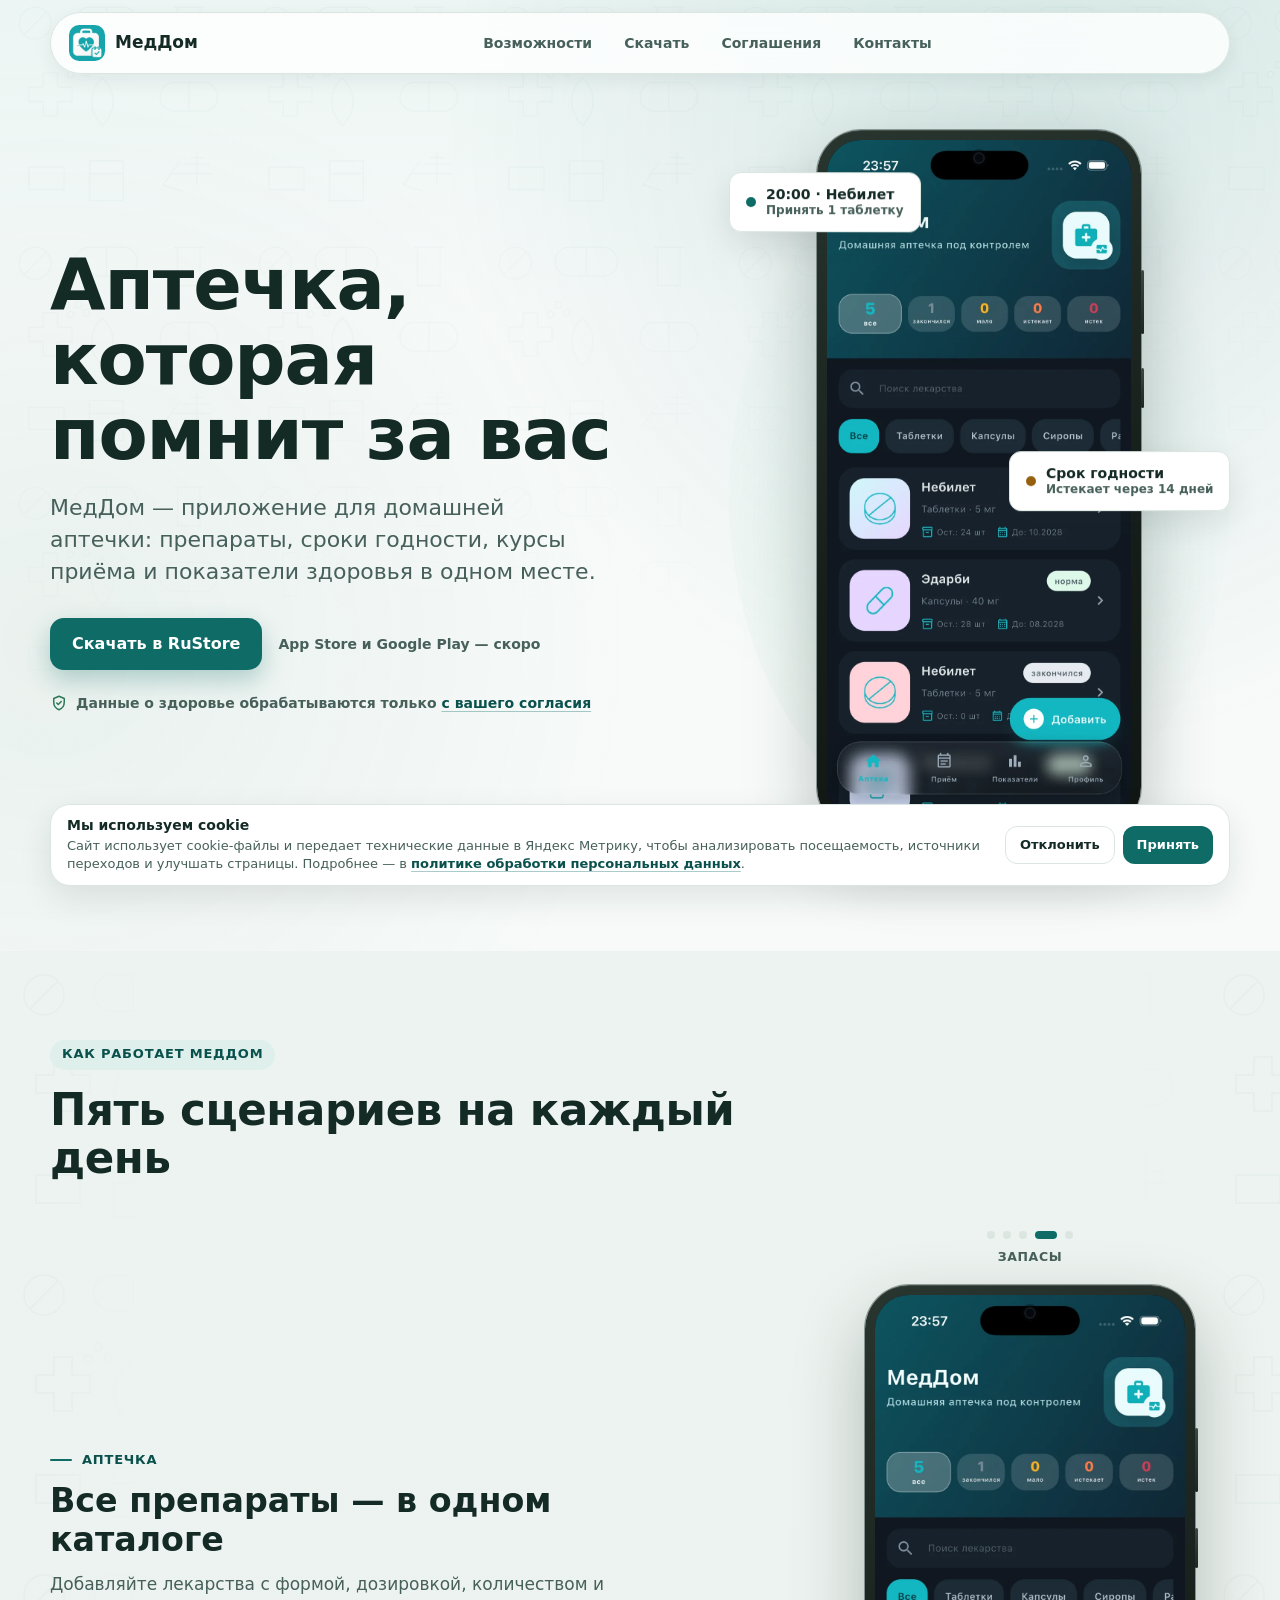
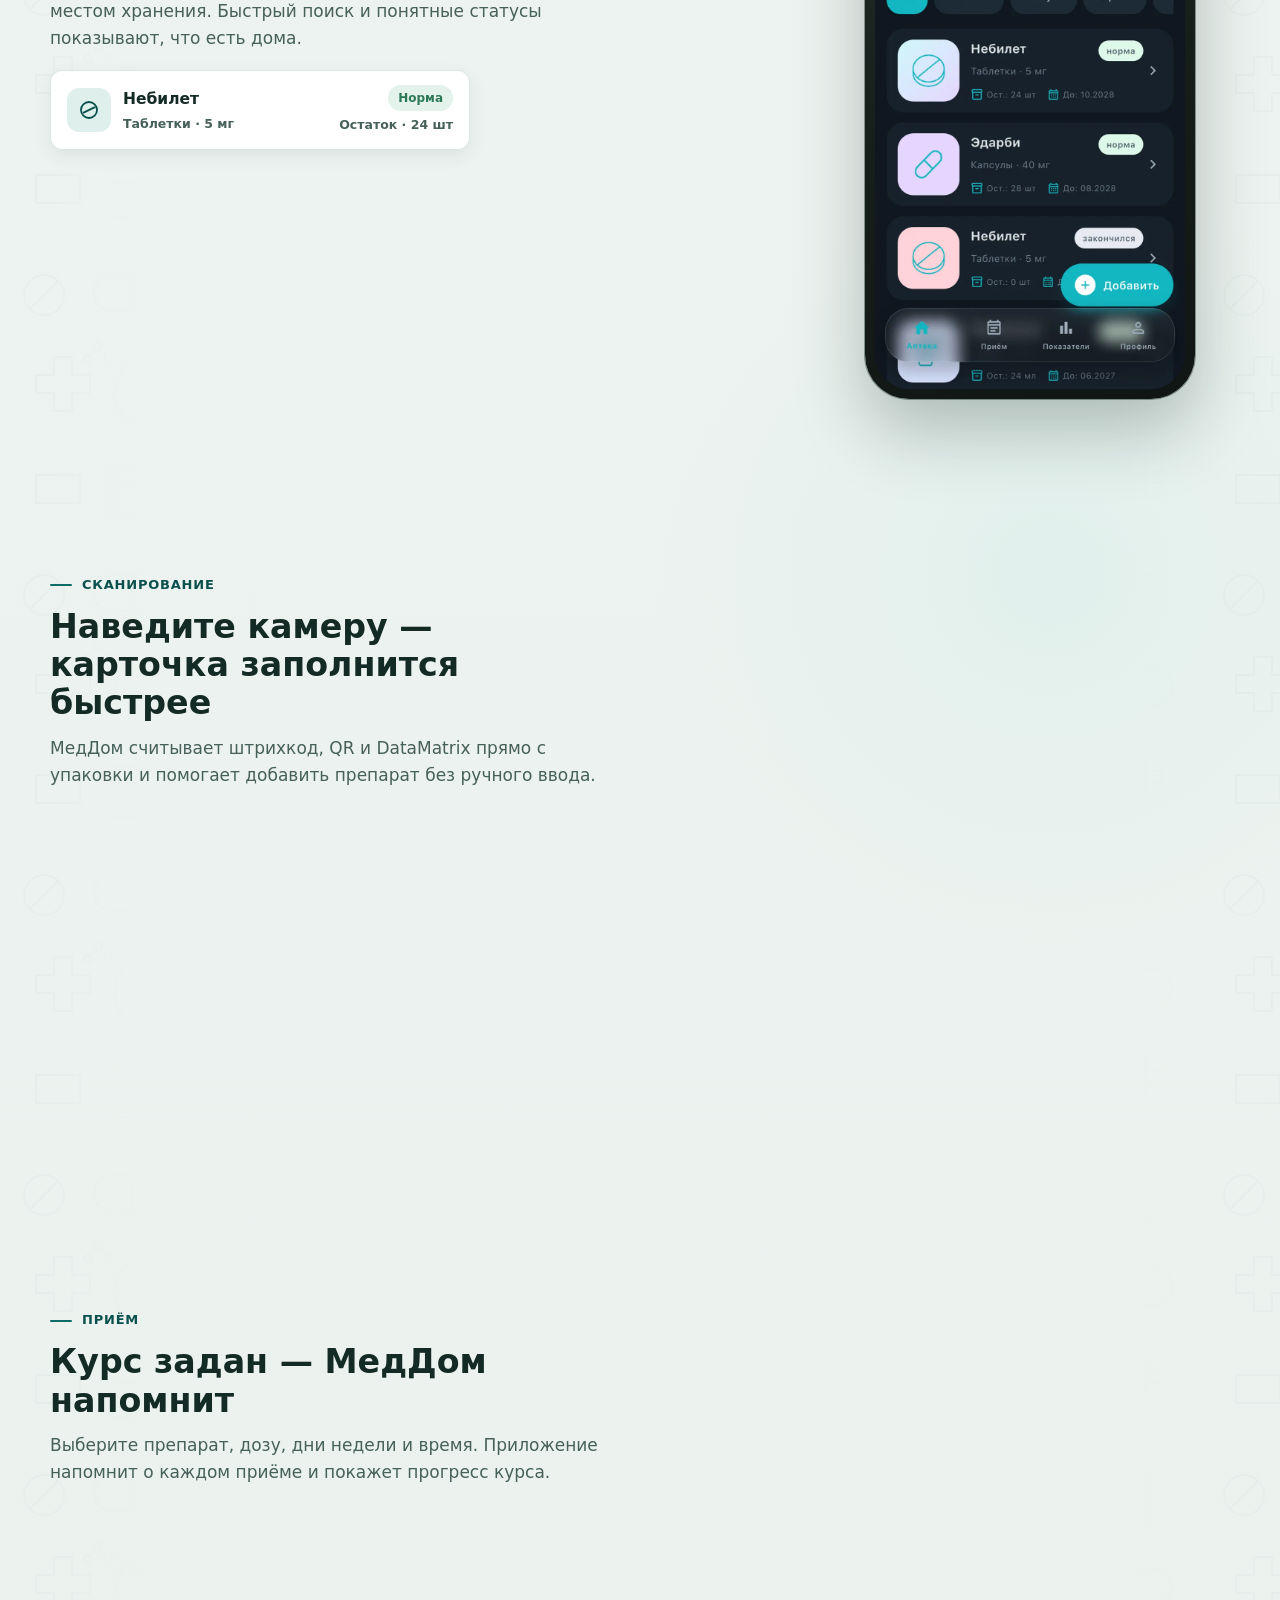
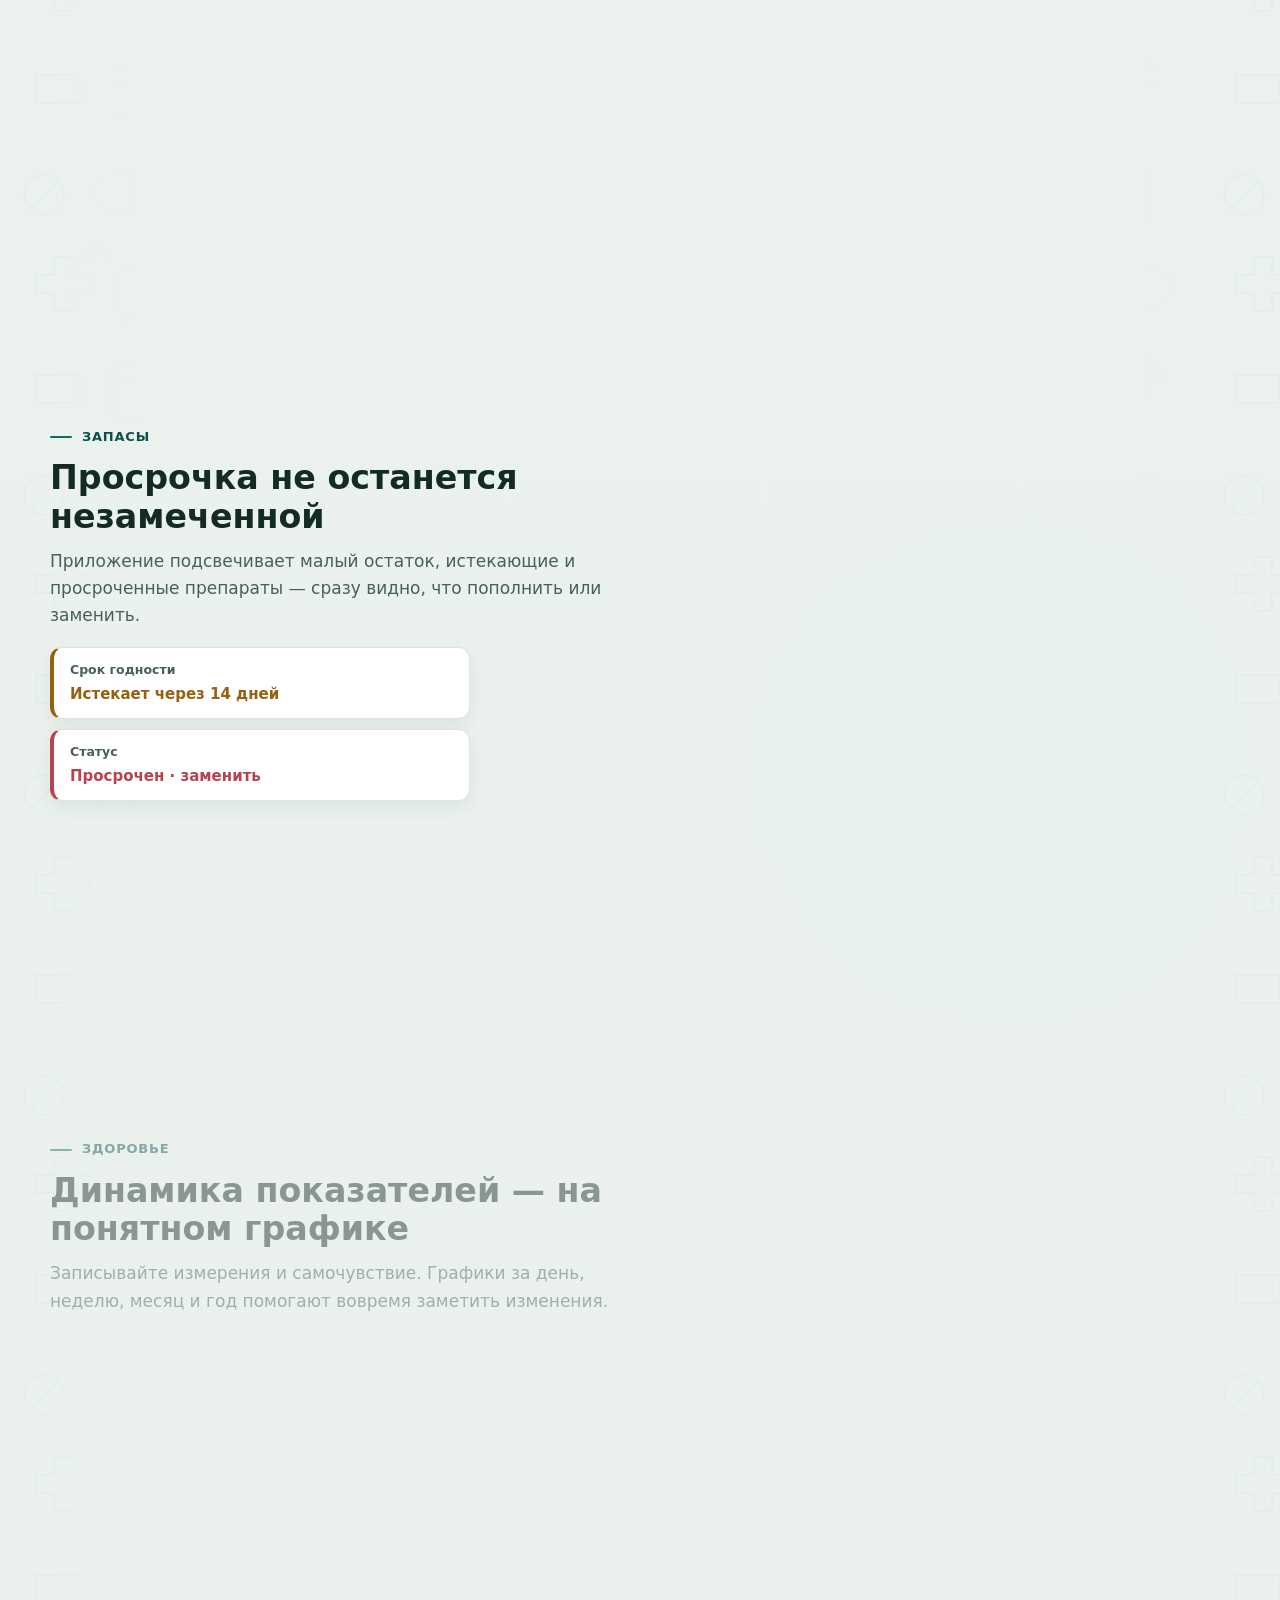
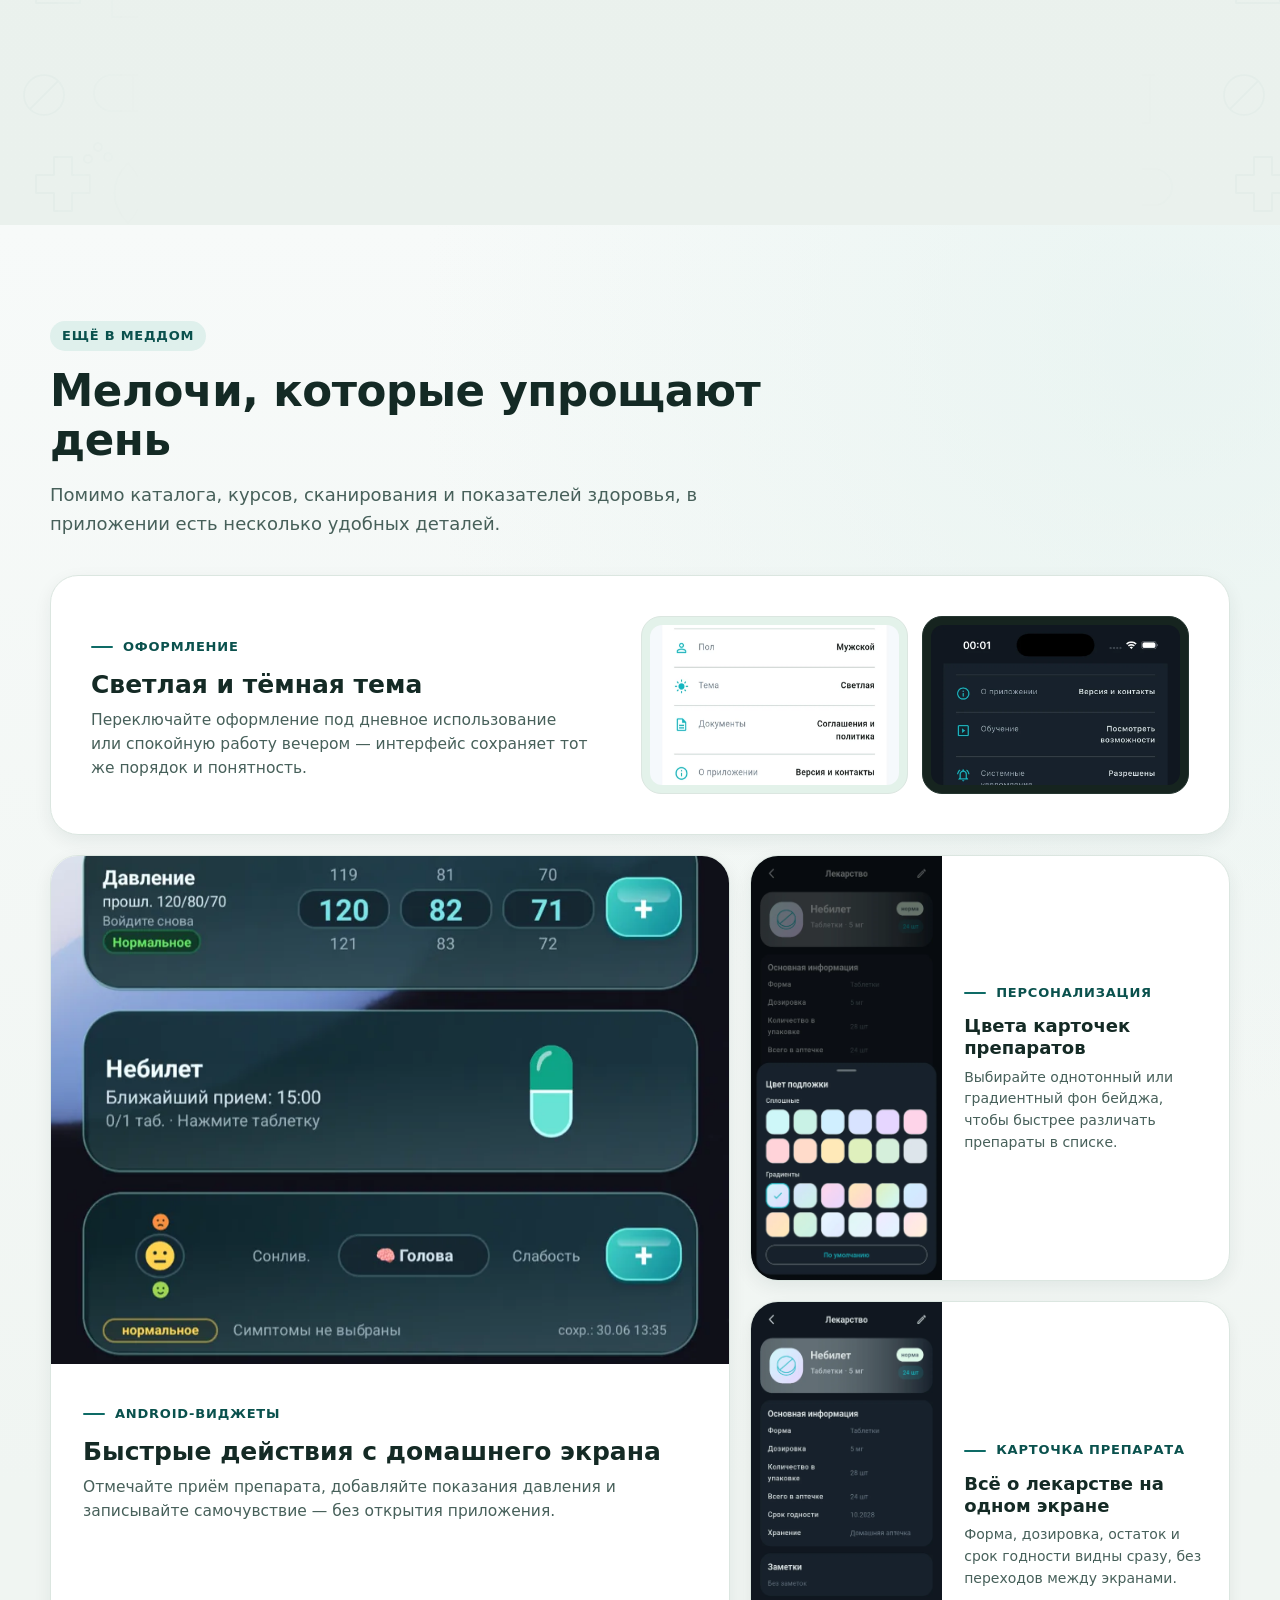
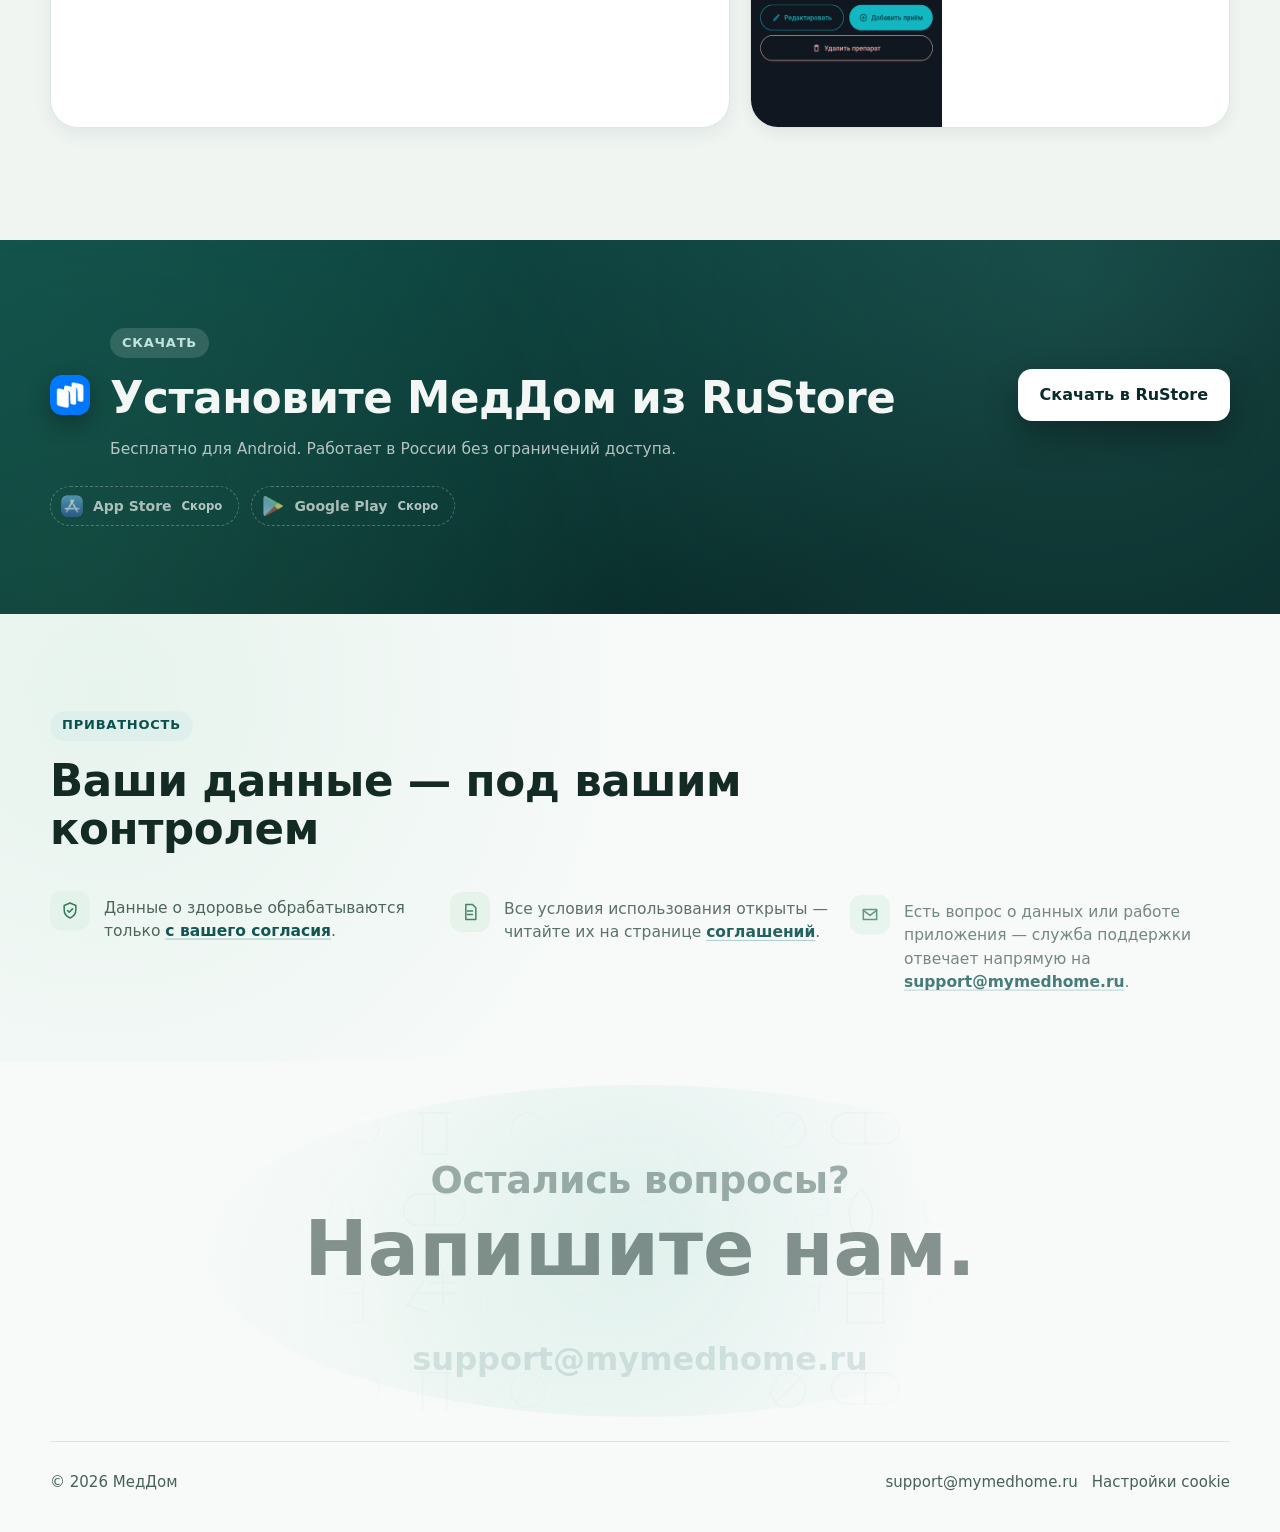
==== commit 00cf705f: "fix: polish hero, feature cards, and store icons" ====
--- a/index.html
+++ b/index.html
@@ -42,7 +42,7 @@
       href="https://fonts.googleapis.com/css2?family=Manrope:wght@400;500;600;700;800&display=swap"
       rel="stylesheet"
     />
-    <link rel="stylesheet" href="styles.css?v=20260712-0007" />
+    <link rel="stylesheet" href="styles.css?v=20260713-0001" />
     <link rel="preload" as="image" href="assets/app-home-fresh.webp" type="image/webp" fetchpriority="high" />
     <script type="application/ld+json">
       {
@@ -506,7 +506,7 @@
 
       <section class="download" id="download" aria-labelledby="download-title">
         <div class="download__primary reveal">
-          <img class="download__logo" src="assets/store-rustore.svg" alt="" width="40" height="40" />
+          <img class="download__logo" src="assets/store-rustore.png" alt="" width="40" height="40" />
           <div class="download__primary-copy">
             <p class="eyebrow">Скачать</p>
             <h2 id="download-title">Установите МедДом из RuStore</h2>
@@ -521,12 +521,12 @@
         </div>
         <ul class="download__soon reveal">
           <li class="download__soon-item">
-            <img src="assets/store-appstore.svg" alt="" width="22" height="22" />
+            <img src="assets/store-appstore.png" alt="" width="22" height="22" />
             <span>App Store</span>
             <small>Скоро</small>
           </li>
           <li class="download__soon-item">
-            <img src="assets/store-googleplay.svg" alt="" width="22" height="22" />
+            <img src="assets/store-googleplay.png" alt="" width="22" height="22" />
             <span>Google Play</span>
             <small>Скоро</small>
           </li>
@@ -615,6 +615,6 @@
     <script src="script.js?v=20260703-0002"></script>
     <script src="vendor/gsap.min.js" defer></script>
     <script src="vendor/ScrollTrigger.min.js" defer></script>
-    <script src="animations.js?v=20260712-0007" defer></script>
+    <script src="animations.js?v=20260713-0002" defer></script>
   </body>
 </html>
--- a/styles.css
+++ b/styles.css
@@ -1216,20 +1216,40 @@
   gap: 20px;
 }
 
+/* Изображение растянуто на всю высоту карточки (не маленький центрированный
+   превью-квадрат) — карточка отдаёт освободившийся объём контенту, а не
+   остаётся пустой белой коробкой. */
 .extra--compact {
   display: grid;
-  grid-template-columns: 96px minmax(0, 1fr);
-  align-items: center;
-  gap: 16px;
-  padding: 16px;
+  grid-template-columns: minmax(128px, 40%) minmax(0, 1fr);
+  align-items: stretch;
+  overflow: hidden;
+  padding: 0;
 }
 
 .extra--compact .screen-tile--compact {
-  aspect-ratio: 3 / 4;
+  aspect-ratio: auto;
+  width: 100%;
+  height: 100%;
+  min-height: 176px;
+  border: 0;
+  border-radius: 0;
+  padding: 0;
+}
+
+.extra--compact .screen-tile--compact img {
+  border-radius: 0;
+}
+
+.extra--compact .extra__copy {
+  display: flex;
+  flex-direction: column;
+  justify-content: center;
+  padding: 20px 22px;
 }
 
 .extra--compact .extra__copy h3 {
-  font-size: 17px;
+  font-size: 18px;
 }
 
 .extra--compact .extra__text {
@@ -1949,7 +1969,11 @@
   }
 
   .extra--compact {
-    grid-template-columns: 72px minmax(0, 1fr);
+    grid-template-columns: minmax(110px, 36%) minmax(0, 1fr);
+  }
+
+  .extra--compact .screen-tile--compact {
+    min-height: 148px;
   }
 
   .download__primary {
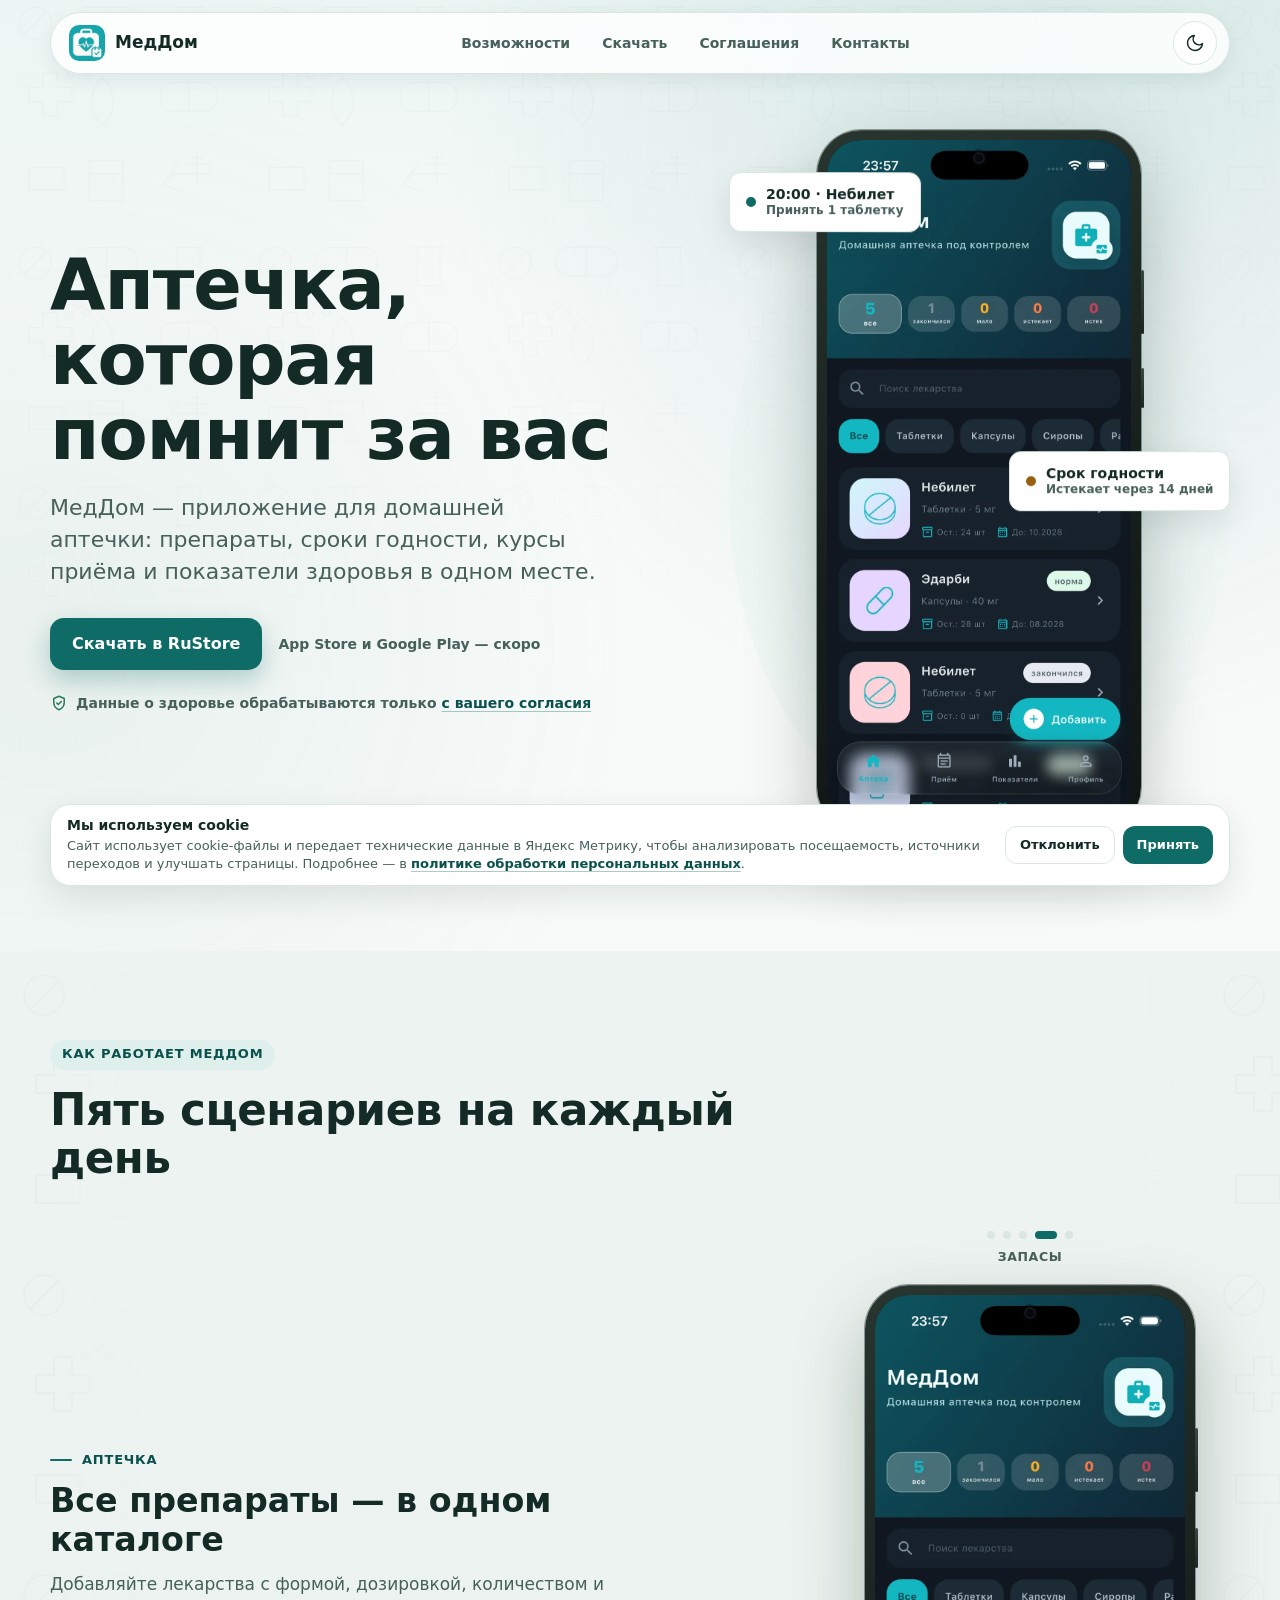
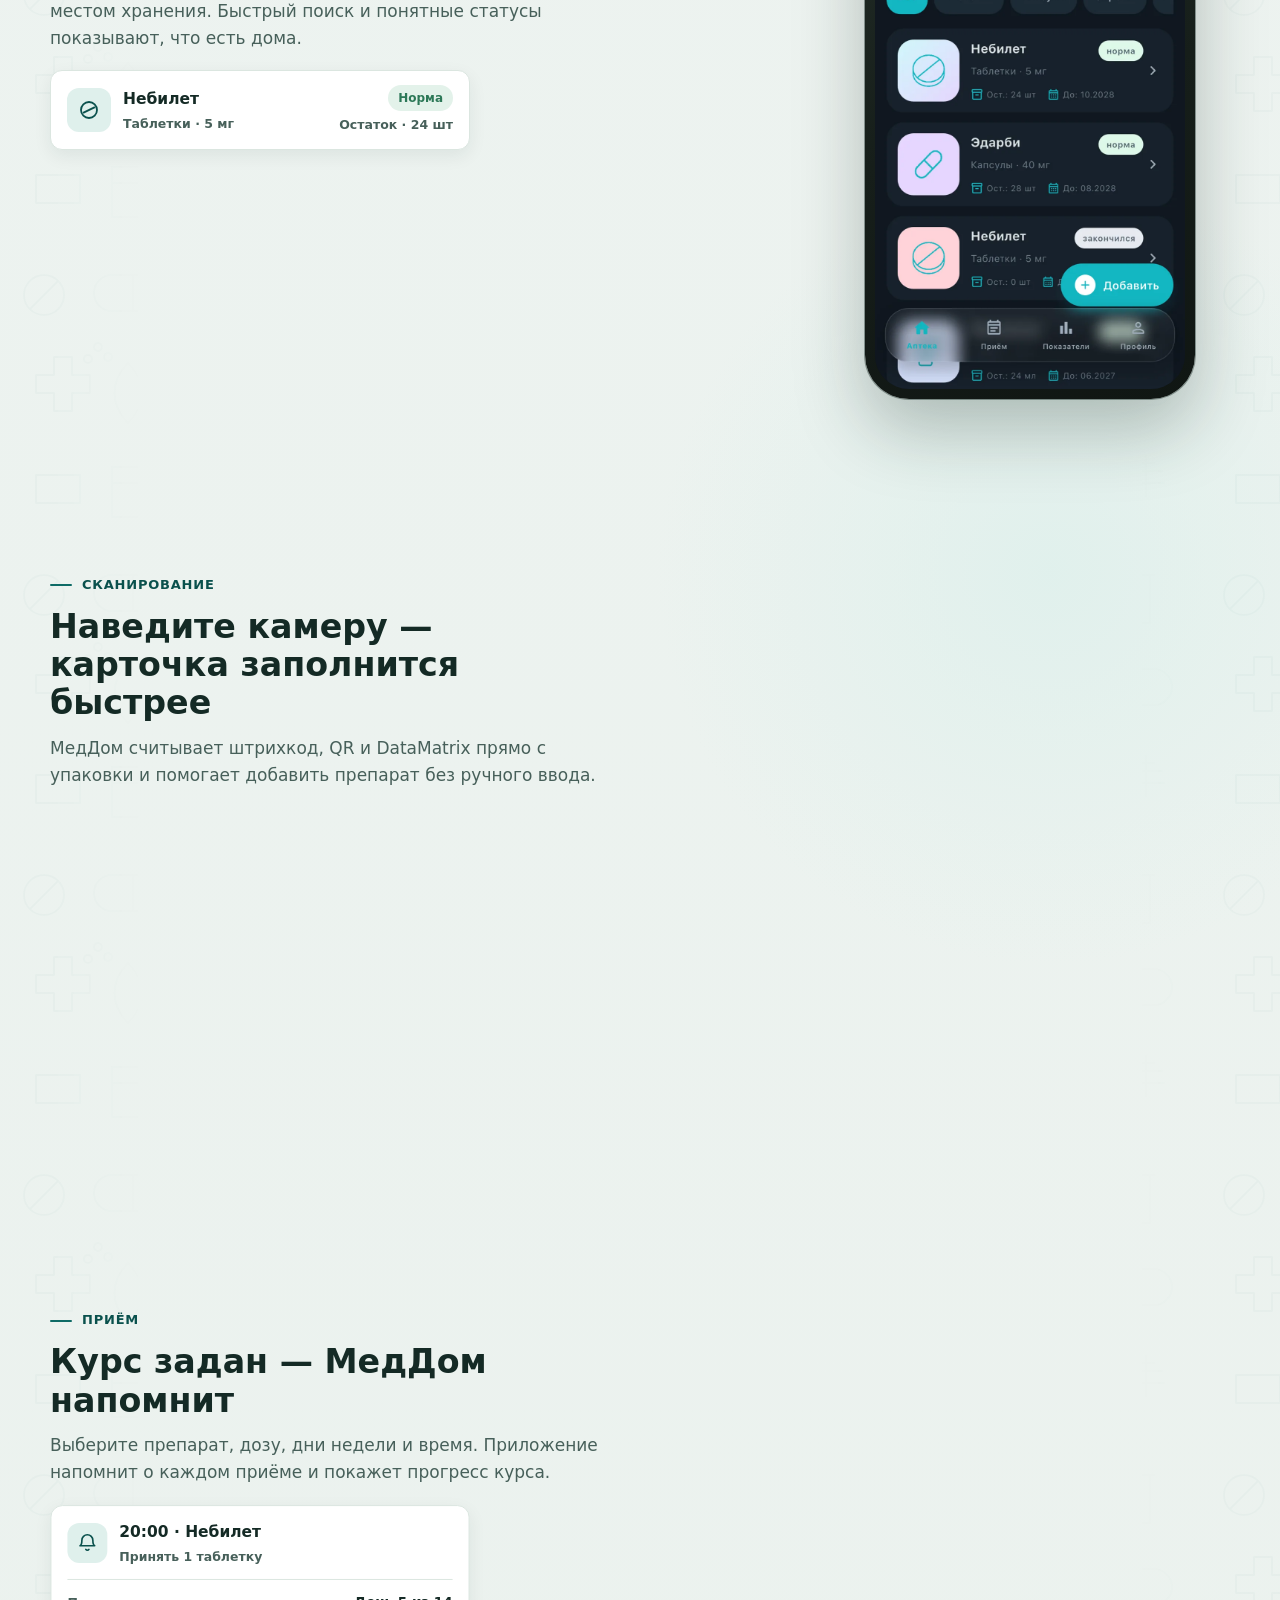
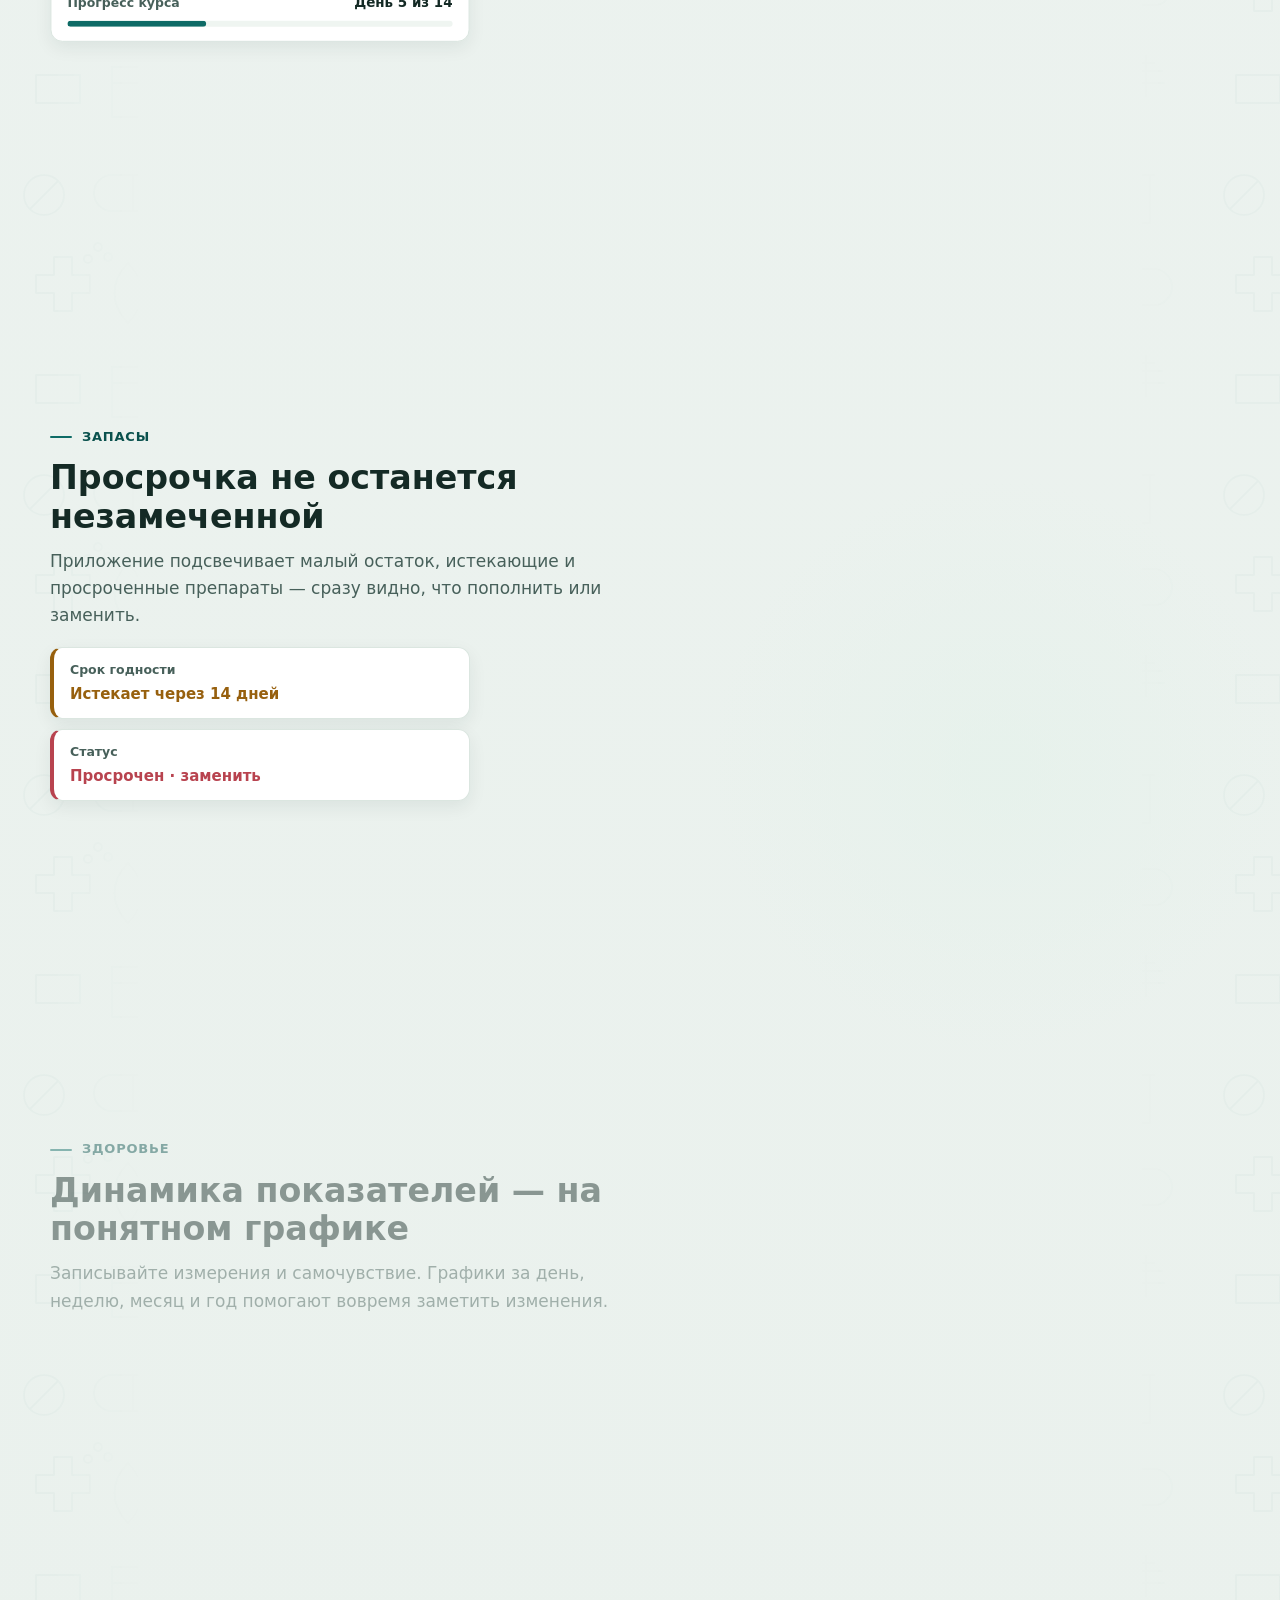
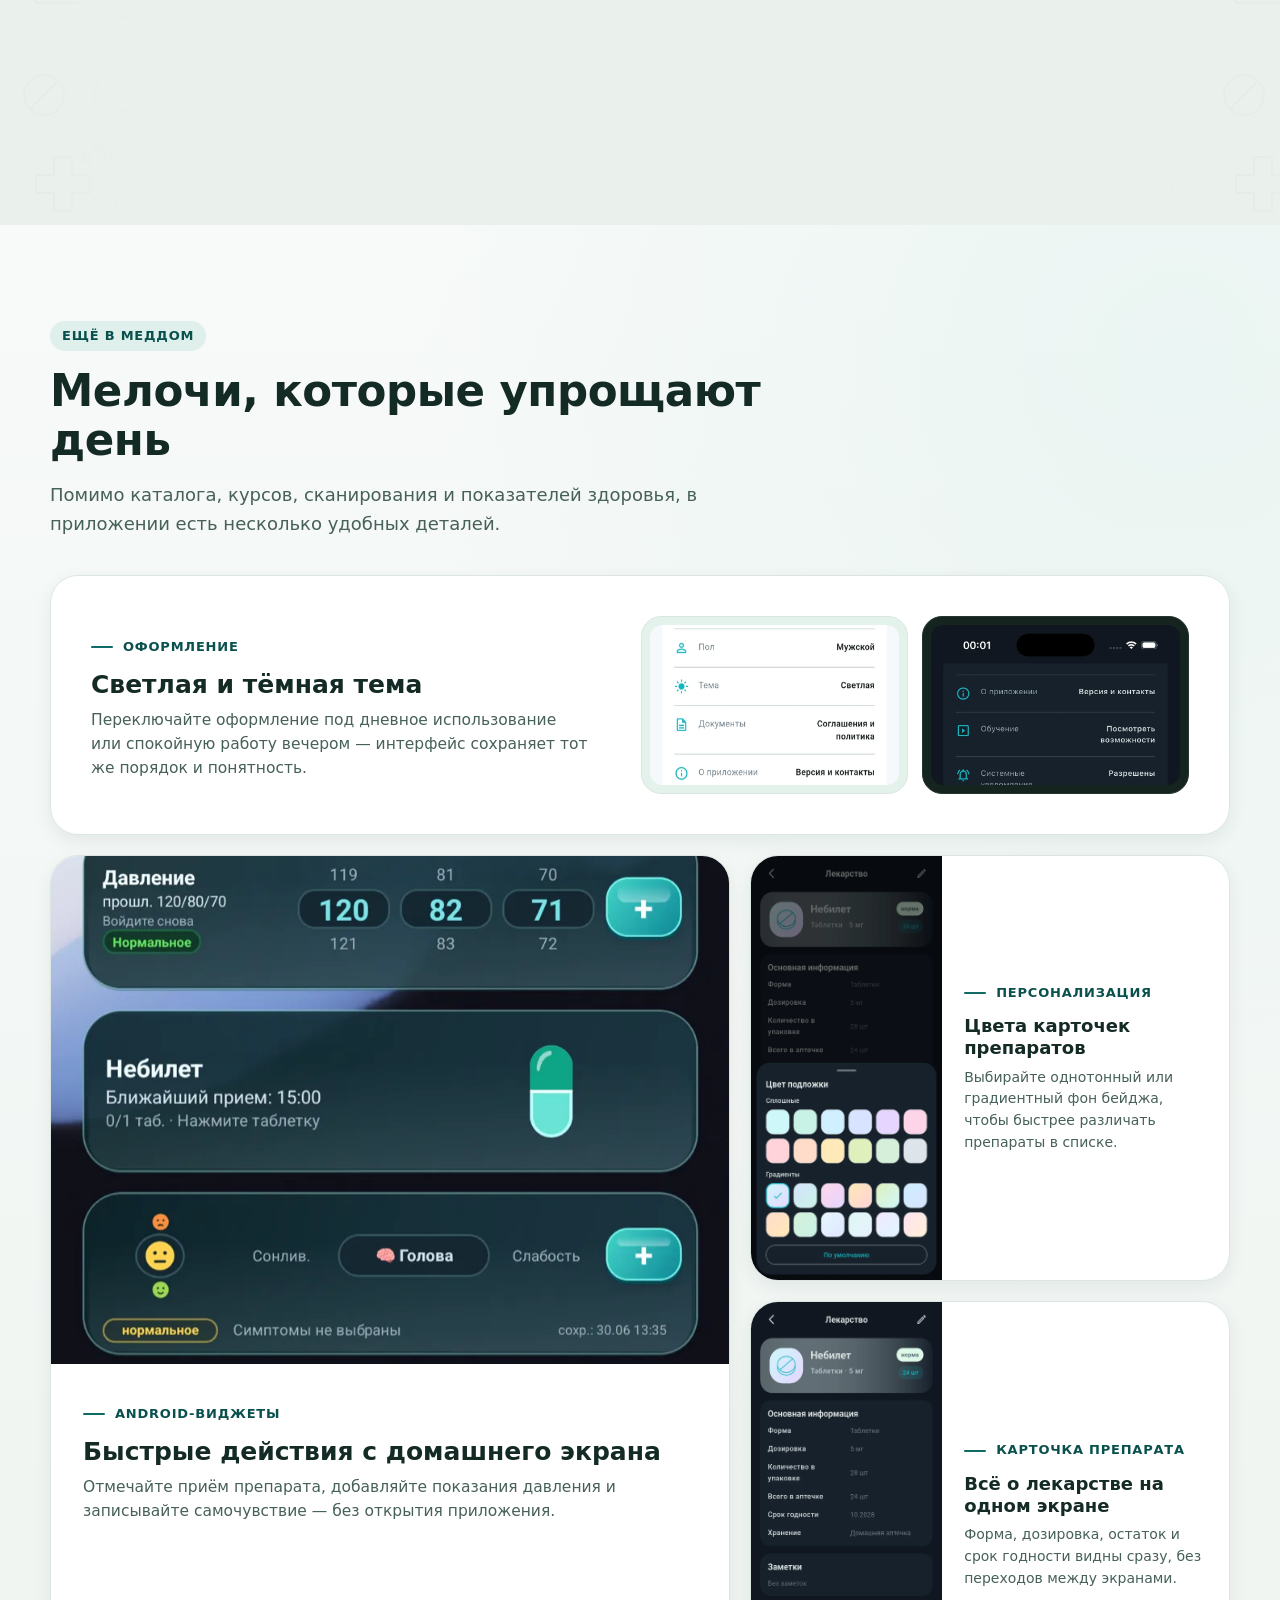
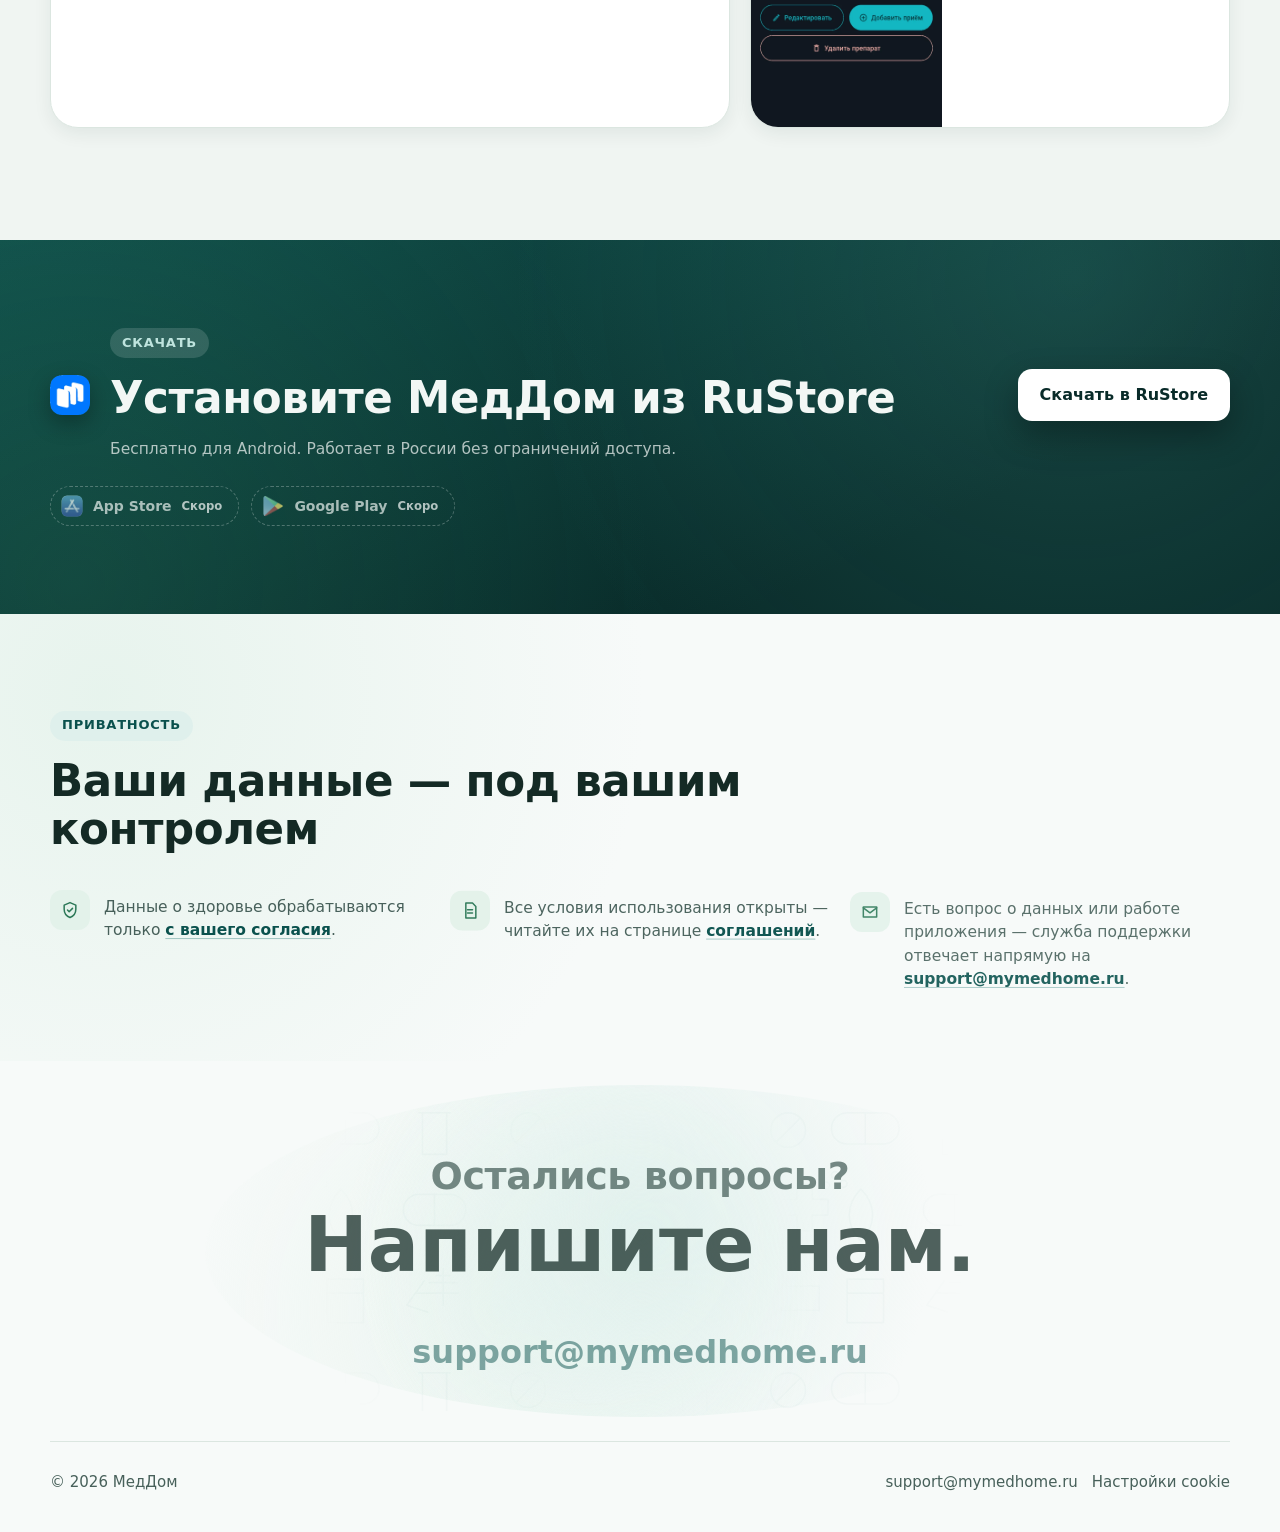
==== commit f75c5ecd: "feat: add adaptive dark theme" ====
--- a/index.html
+++ b/index.html
@@ -42,7 +42,8 @@
       href="https://fonts.googleapis.com/css2?family=Manrope:wght@400;500;600;700;800&display=swap"
       rel="stylesheet"
     />
-    <link rel="stylesheet" href="styles.css?v=20260713-0001" />
+    <script src="theme-init.js?v=20260713-0001"></script>
+    <link rel="stylesheet" href="styles.css?v=20260713-0002" />
     <link rel="preload" as="image" href="assets/app-home-fresh.webp" type="image/webp" fetchpriority="high" />
     <script type="application/ld+json">
       {
@@ -66,6 +67,15 @@
         <img src="assets/app-logo.png" alt="" aria-hidden="true" width="192" height="192" />
         <span>МедДом</span>
       </a>
+      <button class="theme-toggle" type="button" data-theme-toggle aria-pressed="false" aria-label="Включить тёмную тему">
+        <svg class="theme-toggle__icon theme-toggle__icon--moon" viewBox="0 0 24 24" fill="none" stroke="currentColor" stroke-width="1.8" stroke-linecap="round" stroke-linejoin="round" aria-hidden="true">
+          <path d="M21 12.8A9 9 0 1 1 11.2 3 7 7 0 0 0 21 12.8z" />
+        </svg>
+        <svg class="theme-toggle__icon theme-toggle__icon--sun" viewBox="0 0 24 24" fill="none" stroke="currentColor" stroke-width="1.8" stroke-linecap="round" stroke-linejoin="round" aria-hidden="true">
+          <circle cx="12" cy="12" r="4" />
+          <path d="M12 2v2m0 16v2M4.9 4.9l1.4 1.4m11.4 11.4 1.4 1.4M2 12h2m16 0h2M4.9 19.1l1.4-1.4M17.7 6.3l1.4-1.4" />
+        </svg>
+      </button>
       <button class="nav-toggle" type="button" aria-controls="primary-nav" aria-expanded="false" aria-label="Открыть меню" data-nav-toggle>
         <span aria-hidden="true"></span>
         <span aria-hidden="true"></span>
@@ -612,7 +622,7 @@
       </div>
     </section>
 
-    <script src="script.js?v=20260703-0002"></script>
+    <script src="script.js?v=20260713-0003"></script>
     <script src="vendor/gsap.min.js" defer></script>
     <script src="vendor/ScrollTrigger.min.js" defer></script>
     <script src="animations.js?v=20260713-0002" defer></script>
--- a/styles.css
+++ b/styles.css
@@ -4,12 +4,14 @@
   --bg: #f7faf9;
   --bg-wash: #eff5f1;
   --surface: #ffffff;
+  --surface-raised: #ffffff;
   --ink: #142a25;
   --ink-soft: #47605a;
   --line: #dbe6e0;
   --brand: #0e6b66;
   --brand-strong: #0a514d;
   --brand-soft: #dff0ec;
+  --on-brand: #ffffff;
   --ok: #2c7857;
   --ok-soft: #e3f2ea;
   --amber: #97600e;
@@ -21,6 +23,28 @@
   --ink-invert: #f2f7f5;
   --shadow: 0 12px 32px rgba(20, 42, 37, 0.1);
   --shadow-soft: 0 6px 18px rgba(20, 42, 37, 0.07);
+  --link-underline: rgba(14, 107, 102, 0.35);
+  --header-bg: rgba(255, 255, 255, 0.82);
+  --header-bg-scrolled: rgba(255, 255, 255, 0.94);
+  --focus-ring: var(--brand);
+  --btn-primary-shadow: 0 10px 24px rgba(14, 107, 102, 0.28);
+  --phone-shadow:
+    0 30px 70px rgba(20, 42, 37, 0.28),
+    inset 0 1px 0 rgba(255, 255, 255, 0.14),
+    0 0 0 1px rgba(20, 42, 37, 0.4);
+  --scan-dash: rgba(14, 107, 102, 0.55);
+  --scan-line-halo: rgba(14, 107, 102, 0.12);
+  --pattern-opacity: 0.02;
+  /* Секционные подсветки и градиенты (мягкие teal/mint-washes) */
+  --glow-teal: rgba(14, 107, 102, 0.11);
+  --glow-green: rgba(46, 125, 91, 0.07);
+  --wash-mint-strong: rgba(223, 240, 236, 0.9);
+  --wash-mint-soft: rgba(223, 240, 236, 0.5);
+  --wash-green-strong: rgba(227, 242, 234, 0.8);
+  --wash-green-soft: rgba(227, 242, 234, 0.55);
+  --story-grad-a: #edf3f0;
+  --story-grad-b: #eaf1ed;
+  --extras-grad: #f0f5f2;
   --radius-s: 12px;
   --radius-m: 20px;
   --radius-l: 28px;
@@ -32,6 +56,112 @@
   --cyan: var(--brand);
 }
 
+/* ---------- Тёмная тема ----------
+   KEEP IN SYNC: тот же набор значений продублирован ниже в
+   @media (prefers-color-scheme: dark) для работы без JavaScript. */
+[data-theme="dark"] {
+  color-scheme: dark;
+  --bg: #0f1a17;
+  --bg-wash: #13211d;
+  --surface: #182823;
+  --surface-raised: #1d302a;
+  --ink: #e9f2ef;
+  --ink-soft: #a9bcb6;
+  --line: rgba(233, 242, 239, 0.14);
+  --brand: #57bfb4;
+  --brand-strong: #7cd4c9;
+  --brand-soft: #173731;
+  --on-brand: #082420;
+  --ok: #6cc79a;
+  --ok-soft: #15342a;
+  --amber: #d9a95e;
+  --amber-soft: #372b17;
+  --coral: #e2919a;
+  --coral-soft: #3a2226;
+  --petrol: #124c47;
+  --petrol-deep: #0a2624;
+  --shadow: 0 16px 40px rgba(0, 0, 0, 0.45);
+  --shadow-soft: 0 8px 22px rgba(0, 0, 0, 0.35);
+  --link-underline: rgba(87, 191, 180, 0.4);
+  --header-bg: rgba(24, 40, 35, 0.82);
+  --header-bg-scrolled: rgba(24, 40, 35, 0.94);
+  --focus-ring: #7cd4c9;
+  --btn-primary-shadow: 0 10px 24px rgba(0, 0, 0, 0.4);
+  --phone-shadow:
+    0 30px 70px rgba(0, 0, 0, 0.55),
+    inset 0 1px 0 rgba(255, 255, 255, 0.1),
+    0 0 0 1px rgba(0, 0, 0, 0.6);
+  --scan-dash: rgba(87, 191, 180, 0.55);
+  --scan-line-halo: rgba(87, 191, 180, 0.2);
+  --pattern-opacity: 0.035;
+  --glow-teal: rgba(87, 191, 180, 0.1);
+  --glow-green: rgba(108, 199, 154, 0.07);
+  --wash-mint-strong: rgba(87, 191, 180, 0.1);
+  --wash-mint-soft: rgba(87, 191, 180, 0.05);
+  --wash-green-strong: rgba(108, 199, 154, 0.09);
+  --wash-green-soft: rgba(108, 199, 154, 0.05);
+  --story-grad-a: #12201c;
+  --story-grad-b: #111d1a;
+  --extras-grad: #101c19;
+  --med-pattern: url("data:image/svg+xml,%3Csvg width='300' height='300' viewBox='0 0 300 300' xmlns='http://www.w3.org/2000/svg'%3E%3Cg fill='none' stroke='%2357bfb4' stroke-width='2' stroke-linecap='round' stroke-linejoin='round'%3E%3Ccircle cx='44' cy='44' r='20'/%3E%3Cpath d='M30 58 58 30'/%3E%3Cpath d='M112 24h42a18 18 0 0 1 0 36h-42a18 18 0 0 1 0-36Z'/%3E%3Cpath d='M133 24v36'/%3E%3Cpath d='M222 24h28v48h-28zM218 24h36M222 72h28'/%3E%3Cpath d='M36 124h18v-18h18v18h18v18H72v18H54v-18H36z'/%3E%3Cpath d='M128 112c18 18 18 42 0 60-18-18-18-42 0-60Z'/%3E%3Cpath d='M218 118h36a18 18 0 0 1 0 36h-36a18 18 0 0 1 0-36Z'/%3E%3Cpath d='M236 118v36'/%3E%3Cpath d='M36 224h44v28H36z'/%3E%3Cpath d='M112 216h42v50h-42zM112 232h42'/%3E%3Cpath d='M214 232h50M224 218l-20 28 24 8'/%3E%3Ccircle cx='98' cy='96' r='4'/%3E%3Ccircle cx='108' cy='106' r='4'/%3E%3Ccircle cx='88' cy='108' r='4'/%3E%3Cpath d='M246 204v42M230 220h32M238 212h16'/%3E%3C/g%3E%3C/svg%3E");
+}
+
+/* No-JS fallback: без data-theme следуем системной теме.
+   KEEP IN SYNC с блоком [data-theme="dark"] выше. */
+@media (prefers-color-scheme: dark) {
+  :root:not([data-theme]) {
+    color-scheme: dark;
+    --bg: #0f1a17;
+    --bg-wash: #13211d;
+    --surface: #182823;
+    --surface-raised: #1d302a;
+    --ink: #e9f2ef;
+    --ink-soft: #a9bcb6;
+    --line: rgba(233, 242, 239, 0.14);
+    --brand: #57bfb4;
+    --brand-strong: #7cd4c9;
+    --brand-soft: #173731;
+    --on-brand: #082420;
+    --ok: #6cc79a;
+    --ok-soft: #15342a;
+    --amber: #d9a95e;
+    --amber-soft: #372b17;
+    --coral: #e2919a;
+    --coral-soft: #3a2226;
+    --petrol: #124c47;
+    --petrol-deep: #0a2624;
+    --shadow: 0 16px 40px rgba(0, 0, 0, 0.45);
+    --shadow-soft: 0 8px 22px rgba(0, 0, 0, 0.35);
+    --link-underline: rgba(87, 191, 180, 0.4);
+    --header-bg: rgba(24, 40, 35, 0.82);
+    --header-bg-scrolled: rgba(24, 40, 35, 0.94);
+    --focus-ring: #7cd4c9;
+    --btn-primary-shadow: 0 10px 24px rgba(0, 0, 0, 0.4);
+    --phone-shadow:
+      0 30px 70px rgba(0, 0, 0, 0.55),
+      inset 0 1px 0 rgba(255, 255, 255, 0.1),
+      0 0 0 1px rgba(0, 0, 0, 0.6);
+    --scan-dash: rgba(87, 191, 180, 0.55);
+    --scan-line-halo: rgba(87, 191, 180, 0.2);
+    --pattern-opacity: 0.035;
+    --glow-teal: rgba(87, 191, 180, 0.1);
+    --glow-green: rgba(108, 199, 154, 0.07);
+    --wash-mint-strong: rgba(87, 191, 180, 0.1);
+    --wash-mint-soft: rgba(87, 191, 180, 0.05);
+    --wash-green-strong: rgba(108, 199, 154, 0.09);
+    --wash-green-soft: rgba(108, 199, 154, 0.05);
+    --story-grad-a: #12201c;
+    --story-grad-b: #111d1a;
+    --extras-grad: #101c19;
+    --med-pattern: url("data:image/svg+xml,%3Csvg width='300' height='300' viewBox='0 0 300 300' xmlns='http://www.w3.org/2000/svg'%3E%3Cg fill='none' stroke='%2357bfb4' stroke-width='2' stroke-linecap='round' stroke-linejoin='round'%3E%3Ccircle cx='44' cy='44' r='20'/%3E%3Cpath d='M30 58 58 30'/%3E%3Cpath d='M112 24h42a18 18 0 0 1 0 36h-42a18 18 0 0 1 0-36Z'/%3E%3Cpath d='M133 24v36'/%3E%3Cpath d='M222 24h28v48h-28zM218 24h36M222 72h28'/%3E%3Cpath d='M36 124h18v-18h18v18h18v18H72v18H54v-18H36z'/%3E%3Cpath d='M128 112c18 18 18 42 0 60-18-18-18-42 0-60Z'/%3E%3Cpath d='M218 118h36a18 18 0 0 1 0 36h-36a18 18 0 0 1 0-36Z'/%3E%3Cpath d='M236 118v36'/%3E%3Cpath d='M36 224h44v28H36z'/%3E%3Cpath d='M112 216h42v50h-42zM112 232h42'/%3E%3Cpath d='M214 232h50M224 218l-20 28 24 8'/%3E%3Ccircle cx='98' cy='96' r='4'/%3E%3Ccircle cx='108' cy='106' r='4'/%3E%3Ccircle cx='88' cy='108' r='4'/%3E%3Cpath d='M246 204v42M230 220h32M238 212h16'/%3E%3C/g%3E%3C/svg%3E");
+  }
+}
+
+/* Без JS переключатель темы не работает — скрываем его, тема идёт от системы */
+:root:not([data-theme]) .theme-toggle {
+  display: none;
+}
+
 * {
   box-sizing: border-box;
 }
@@ -62,7 +192,7 @@
 }
 
 :focus-visible {
-  outline: 2px solid var(--brand);
+  outline: 2px solid var(--focus-ring);
   outline-offset: 2px;
   border-radius: 4px;
 }
@@ -75,7 +205,7 @@
   border-radius: var(--radius-s);
   padding: 12px 20px;
   background: var(--brand);
-  color: #ffffff;
+  color: var(--on-brand);
   font-weight: 700;
   text-decoration: none;
   transition: top 0.2s ease;
@@ -101,7 +231,7 @@
   border: 1px solid var(--line);
   border-radius: 999px;
   padding: 0 12px 0 18px;
-  background: rgba(255, 255, 255, 0.82);
+  background: var(--header-bg);
   box-shadow: var(--shadow-soft);
   -webkit-backdrop-filter: blur(14px) saturate(140%);
   backdrop-filter: blur(14px) saturate(140%);
@@ -109,7 +239,7 @@
 }
 
 .site-header.is-scrolled {
-  background: rgba(255, 255, 255, 0.94);
+  background: var(--header-bg-scrolled);
   box-shadow: var(--shadow);
 }
 
@@ -117,6 +247,8 @@
   display: inline-flex;
   align-items: center;
   gap: 10px;
+  grid-row: 1;
+  grid-column: 1;
   color: var(--ink);
   font-size: 17px;
   font-weight: 800;
@@ -134,6 +266,8 @@
   display: flex;
   justify-content: center;
   gap: 4px;
+  grid-row: 1;
+  grid-column: 2;
   color: var(--ink-soft);
   font-size: 14px;
   font-weight: 700;
@@ -162,6 +296,51 @@
   background: var(--surface);
   color: var(--ink);
   cursor: pointer;
+}
+
+/* ---------- Переключатель темы ---------- */
+
+.theme-toggle {
+  display: inline-grid;
+  place-items: center;
+  grid-row: 1;
+  grid-column: 3;
+  width: 44px;
+  height: 44px;
+  border: 1px solid var(--line);
+  border-radius: 999px;
+  padding: 0;
+  background: var(--surface);
+  color: var(--ink);
+  cursor: pointer;
+  transition: background 0.2s ease, color 0.2s ease, border-color 0.2s ease, transform 0.15s ease;
+}
+
+.theme-toggle:hover {
+  background: var(--brand-soft);
+  color: var(--brand-strong);
+}
+
+.theme-toggle:active {
+  transform: scale(0.94);
+}
+
+.theme-toggle__icon {
+  width: 20px;
+  height: 20px;
+}
+
+/* Иконка показывает действие: в светлой теме — луна, в тёмной — солнце */
+.theme-toggle__icon--sun {
+  display: none;
+}
+
+[data-theme="dark"] .theme-toggle__icon--moon {
+  display: none;
+}
+
+[data-theme="dark"] .theme-toggle__icon--sun {
+  display: block;
 }
 
 .nav-toggle span {
@@ -268,8 +447,8 @@
 
 .button--primary {
   background: var(--brand);
-  color: #ffffff;
-  box-shadow: 0 10px 24px rgba(14, 107, 102, 0.28);
+  color: var(--on-brand);
+  box-shadow: var(--btn-primary-shadow);
 }
 
 .button--primary:hover {
@@ -308,9 +487,9 @@
   inset: 0;
   z-index: -1;
   background:
-    radial-gradient(circle at 82% 16%, rgba(14, 107, 102, 0.11), transparent 46%),
-    radial-gradient(circle at 4% 68%, rgba(46, 125, 91, 0.07), transparent 42%),
-    linear-gradient(180deg, rgba(223, 240, 236, 0.5), rgba(223, 240, 236, 0) 34%);
+    radial-gradient(circle at 82% 16%, var(--glow-teal), transparent 46%),
+    radial-gradient(circle at 4% 68%, var(--glow-green), transparent 42%),
+    linear-gradient(180deg, var(--wash-mint-soft), transparent 34%);
   content: "";
   pointer-events: none;
 }
@@ -323,7 +502,7 @@
   background-image: var(--med-pattern);
   background-size: 240px 240px;
   content: "";
-  opacity: 0.02;
+  opacity: var(--pattern-opacity);
   pointer-events: none;
   -webkit-mask-image: linear-gradient(168deg, #000 0 34%, transparent 72%);
   mask-image: linear-gradient(168deg, #000 0 34%, transparent 72%);
@@ -377,7 +556,7 @@
 .hero__trust a {
   color: var(--brand-strong);
   text-decoration: underline;
-  text-decoration-color: rgba(14, 107, 102, 0.35);
+  text-decoration-color: var(--link-underline);
   text-underline-offset: 3px;
 }
 
@@ -401,8 +580,8 @@
   z-index: 0;
   border-radius: 50%;
   background:
-    radial-gradient(circle at 50% 44%, rgba(223, 240, 236, 0.9), rgba(223, 240, 236, 0) 66%),
-    radial-gradient(circle at 38% 70%, rgba(227, 242, 234, 0.6), rgba(227, 242, 234, 0) 55%);
+    radial-gradient(circle at 50% 44%, var(--wash-mint-strong), transparent 66%),
+    radial-gradient(circle at 38% 70%, var(--wash-green-soft), transparent 55%);
   content: "";
   pointer-events: none;
 }
@@ -415,11 +594,9 @@
   margin: 0;
   border-radius: 44px;
   padding: 10px;
+  /* Корпус телефона — «физический» объект, одинаковый в обеих темах */
   background: linear-gradient(160deg, #29352f, #161e1a 58%, #101613);
-  box-shadow:
-    0 30px 70px rgba(20, 42, 37, 0.28),
-    inset 0 1px 0 rgba(255, 255, 255, 0.14),
-    0 0 0 1px rgba(20, 42, 37, 0.4);
+  box-shadow: var(--phone-shadow);
 }
 
 .phone-android__screen {
@@ -473,7 +650,7 @@
   border: 1px solid var(--line);
   border-radius: var(--radius-s);
   padding: 12px 16px;
-  background: var(--surface);
+  background: var(--surface-raised);
   box-shadow: var(--shadow);
   color: var(--ink);
   font-size: 14px;
@@ -538,9 +715,9 @@
   inset: 0;
   z-index: -1;
   background:
-    radial-gradient(circle 560px at 82% 30%, rgba(223, 240, 236, 0.85), transparent 70%),
-    radial-gradient(circle 420px at 78% 74%, rgba(227, 242, 234, 0.55), transparent 68%),
-    linear-gradient(180deg, #edf3f0, #eaf1ed);
+    radial-gradient(circle 560px at 82% 30%, var(--wash-mint-strong), transparent 70%),
+    radial-gradient(circle 420px at 78% 74%, var(--wash-green-soft), transparent 68%),
+    linear-gradient(180deg, var(--story-grad-a), var(--story-grad-b));
   content: "";
   pointer-events: none;
 }
@@ -553,7 +730,7 @@
   background-image: var(--med-pattern);
   background-size: 300px 300px;
   content: "";
-  opacity: 0.02;
+  opacity: var(--pattern-opacity);
   pointer-events: none;
   -webkit-mask-image: linear-gradient(90deg, #000 0 4.5%, transparent 12% 88%, #000 95.5% 100%);
   mask-image: linear-gradient(90deg, #000 0 4.5%, transparent 12% 88%, #000 95.5% 100%);
@@ -720,7 +897,7 @@
   height: 64px;
   place-items: center;
   overflow: hidden;
-  border: 2px dashed rgba(14, 107, 102, 0.55);
+  border: 2px dashed var(--scan-dash);
   border-radius: 12px;
   background: var(--surface);
 }
@@ -739,7 +916,7 @@
   height: 2px;
   border-radius: 999px;
   background: var(--brand);
-  box-shadow: 0 0 0 1px rgba(14, 107, 102, 0.12);
+  box-shadow: 0 0 0 1px var(--scan-line-halo);
   opacity: 0.5;
 }
 
@@ -940,7 +1117,7 @@
 }
 
 .health-chart__label text {
-  fill: #ffffff;
+  fill: var(--on-brand);
   font-family: inherit;
   font-size: 12px;
   font-weight: 700;
@@ -1093,8 +1270,8 @@
   margin: 0;
   padding: 96px max(16px, calc(50% - 590px)) 112px;
   background:
-    radial-gradient(circle at 92% 8%, rgba(223, 240, 236, 0.55), transparent 40%),
-    linear-gradient(180deg, var(--bg), #f0f5f2 78%);
+    radial-gradient(circle at 92% 8%, var(--wash-mint-soft), transparent 40%),
+    linear-gradient(180deg, var(--bg), var(--extras-grad) 78%);
 }
 
 .extras__grid {
@@ -1367,7 +1544,7 @@
   margin: 0;
   padding: 96px max(16px, calc(50% - 590px)) 72px;
   background:
-    radial-gradient(circle at 8% 18%, rgba(227, 242, 234, 0.8), transparent 44%),
+    radial-gradient(circle at 8% 18%, var(--wash-green-strong), transparent 44%),
     var(--bg);
 }
 
@@ -1414,7 +1591,7 @@
   color: var(--brand-strong);
   font-weight: 700;
   text-decoration: underline;
-  text-decoration-color: rgba(14, 107, 102, 0.35);
+  text-decoration-color: var(--link-underline);
   text-underline-offset: 3px;
 }
 
@@ -1443,8 +1620,8 @@
   z-index: -1;
   border-radius: 50%;
   background:
-    radial-gradient(circle at 50% 46%, rgba(223, 240, 236, 0.9), rgba(223, 240, 236, 0) 62%),
-    radial-gradient(circle at 34% 68%, rgba(227, 242, 234, 0.5), rgba(227, 242, 234, 0) 52%);
+    radial-gradient(circle at 50% 46%, var(--wash-mint-strong), transparent 62%),
+    radial-gradient(circle at 34% 68%, var(--wash-green-soft), transparent 52%);
   content: "";
   pointer-events: none;
 }
@@ -1457,7 +1634,7 @@
   background-image: var(--med-pattern);
   background-size: 260px 260px;
   content: "";
-  opacity: 0.025;
+  opacity: var(--pattern-opacity);
   pointer-events: none;
   -webkit-mask-image: radial-gradient(circle at 50% 50%, transparent 32%, #000 48% 60%, transparent 76%);
   mask-image: radial-gradient(circle at 50% 50%, transparent 32%, #000 48% 60%, transparent 76%);
@@ -1557,7 +1734,7 @@
   border: 1px solid var(--line);
   border-radius: var(--radius-m);
   padding: 12px 16px;
-  background: var(--surface);
+  background: var(--surface-raised);
   box-shadow: var(--shadow);
 }
 
@@ -1590,7 +1767,7 @@
   font-weight: 700;
   overflow-wrap: anywhere;
   text-decoration: underline;
-  text-decoration-color: rgba(14, 107, 102, 0.35);
+  text-decoration-color: var(--link-underline);
   text-underline-offset: 3px;
 }
 
@@ -1605,7 +1782,7 @@
   border-radius: var(--radius-s);
   padding: 0 14px;
   background: var(--brand);
-  color: #ffffff;
+  color: var(--on-brand);
   cursor: pointer;
   font: inherit;
   font-size: 13px;
@@ -1705,7 +1882,7 @@
   color: var(--brand-strong);
   font-weight: 700;
   text-decoration: underline;
-  text-decoration-color: rgba(14, 107, 102, 0.35);
+  text-decoration-color: var(--link-underline);
   text-underline-offset: 3px;
 }
 
@@ -1822,12 +1999,28 @@
 
 @media (max-width: 720px) {
   .site-header {
-    grid-template-columns: auto auto;
-    justify-content: space-between;
+    grid-template-columns: minmax(0, 1fr) 44px 44px;
+    gap: 10px;
     width: min(100% - 24px, 1180px);
     min-height: 60px;
     margin-bottom: -72px;
     padding-inline: 10px 8px;
+  }
+
+  .theme-toggle {
+    grid-column: 2;
+  }
+
+  .nav-toggle {
+    grid-row: 1;
+    grid-column: 3;
+  }
+
+  /* .nav ниже становится position: absolute; сбрасываем grid-привязку,
+     чтобы containing block остался padding box шапки (right: 0 — от края) */
+  .nav {
+    grid-row: auto;
+    grid-column: auto;
   }
 
   .site-brand img {
@@ -1852,7 +2045,7 @@
     border: 1px solid var(--line);
     border-radius: 16px;
     padding: 6px;
-    background: var(--surface);
+    background: var(--surface-raised);
     box-shadow: var(--shadow);
     overflow: hidden;
     opacity: 0;
@@ -2048,6 +2241,52 @@
   }
 }
 
+/* ---------- Переход между темами ----------
+   Класс .theme-switching вешается на <html> контроллером на ~250 мс только
+   при ручном/системном переключении. Ограничен тематизируемыми компонентами:
+   не трогает transform/opacity (GSAP), изображения и экраны приложения. */
+
+html.theme-switching body,
+html.theme-switching .site-header,
+html.theme-switching .site-brand,
+html.theme-switching .nav a,
+html.theme-switching .nav-toggle,
+html.theme-switching .theme-toggle,
+html.theme-switching .button,
+html.theme-switching .eyebrow,
+html.theme-switching .scene__eyebrow,
+html.theme-switching .float-card,
+html.theme-switching .scene__card,
+html.theme-switching .stock-card,
+html.theme-switching .status-chip,
+html.theme-switching .drug-card__badge,
+html.theme-switching .notify-card__icon,
+html.theme-switching .scan-card__frame,
+html.theme-switching .course-progress__bar,
+html.theme-switching .extra,
+html.theme-switching .screen-tile,
+html.theme-switching .download,
+html.theme-switching .trust,
+html.theme-switching .trust__icon,
+html.theme-switching .extras,
+html.theme-switching .story__rail-caption,
+html.theme-switching .cookie-consent,
+html.theme-switching .cookie-consent__button,
+html.theme-switching .legal-grid a,
+html.theme-switching .legal-doc,
+html.theme-switching .site-footer {
+  transition: background-color 0.22s ease, color 0.22s ease, border-color 0.22s ease;
+}
+
+html.theme-switching .health-chart__grid,
+html.theme-switching .health-chart__line,
+html.theme-switching .health-chart__dots circle,
+html.theme-switching .health-chart__label rect,
+html.theme-switching .health-chart__label text,
+html.theme-switching .scan-card__code {
+  transition: fill 0.22s ease, stroke 0.22s ease;
+}
+
 @media (prefers-reduced-motion: reduce) {
   *,
   *::before,
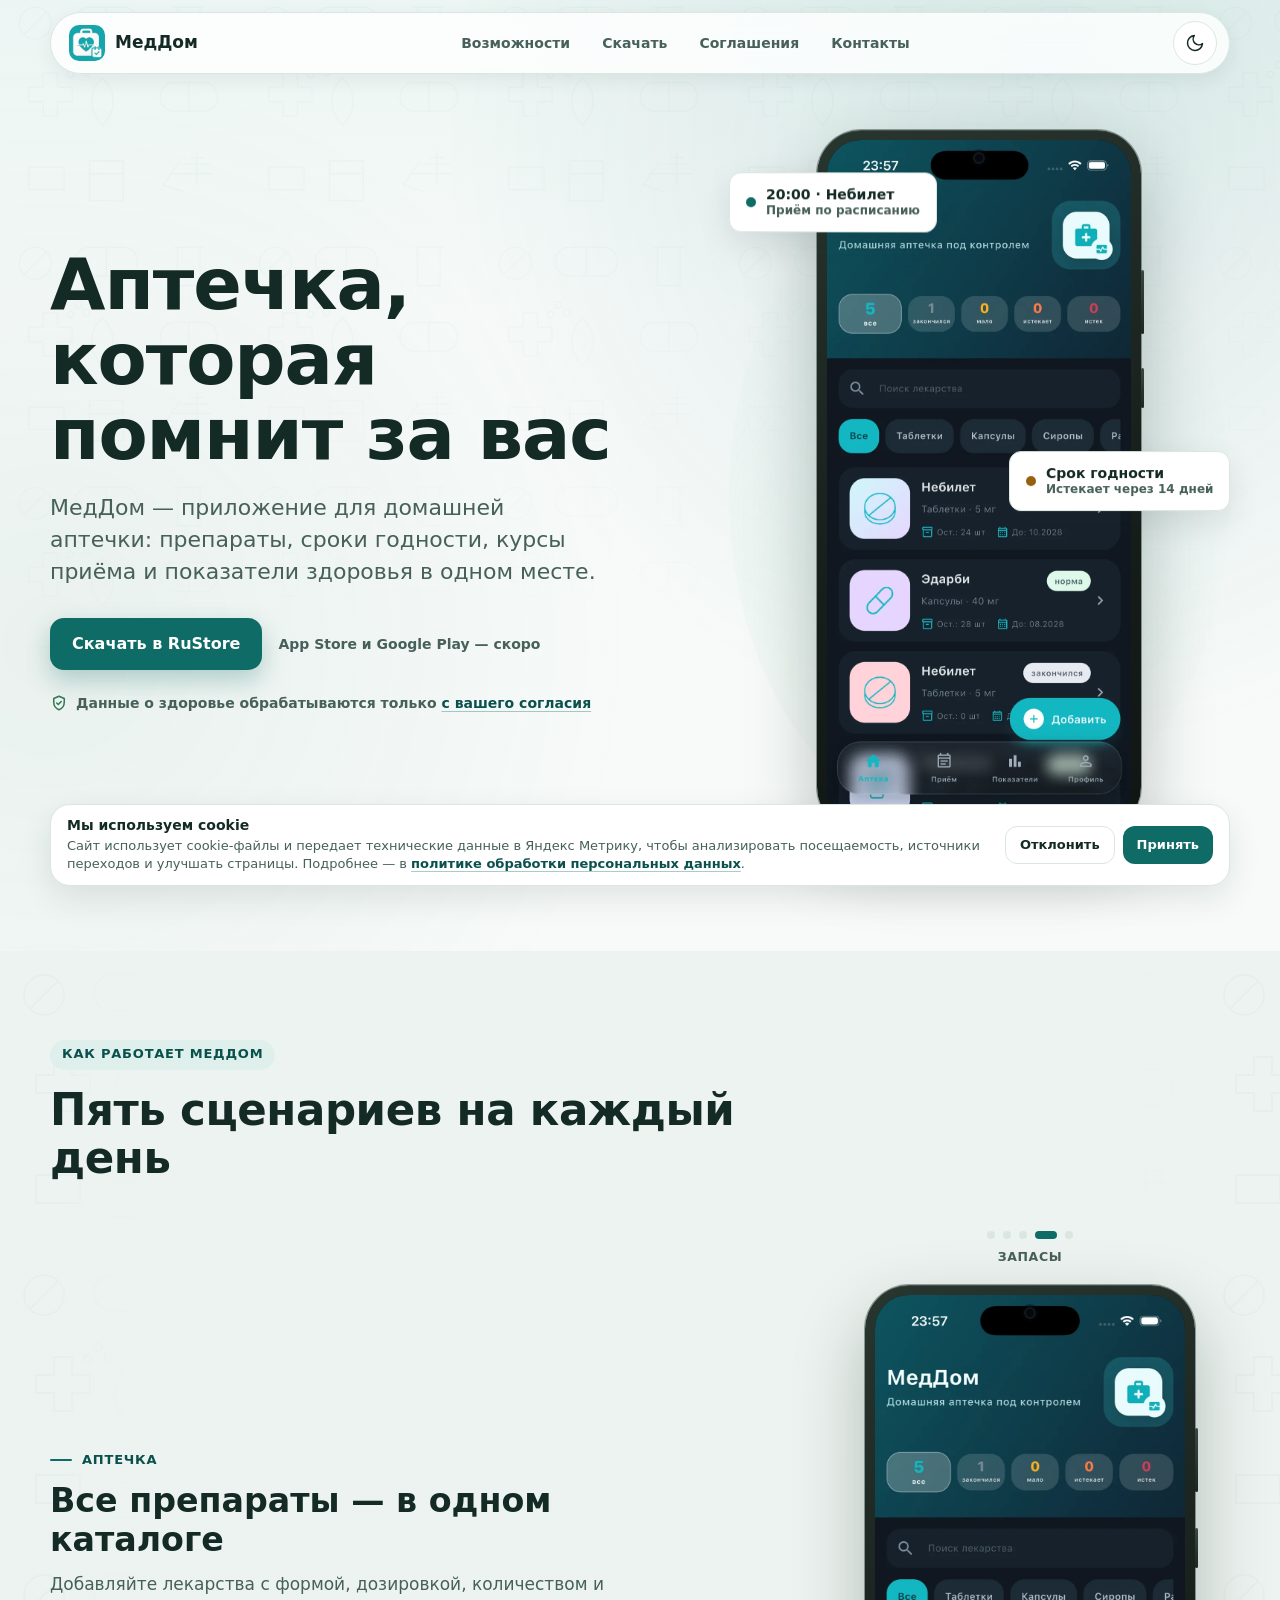
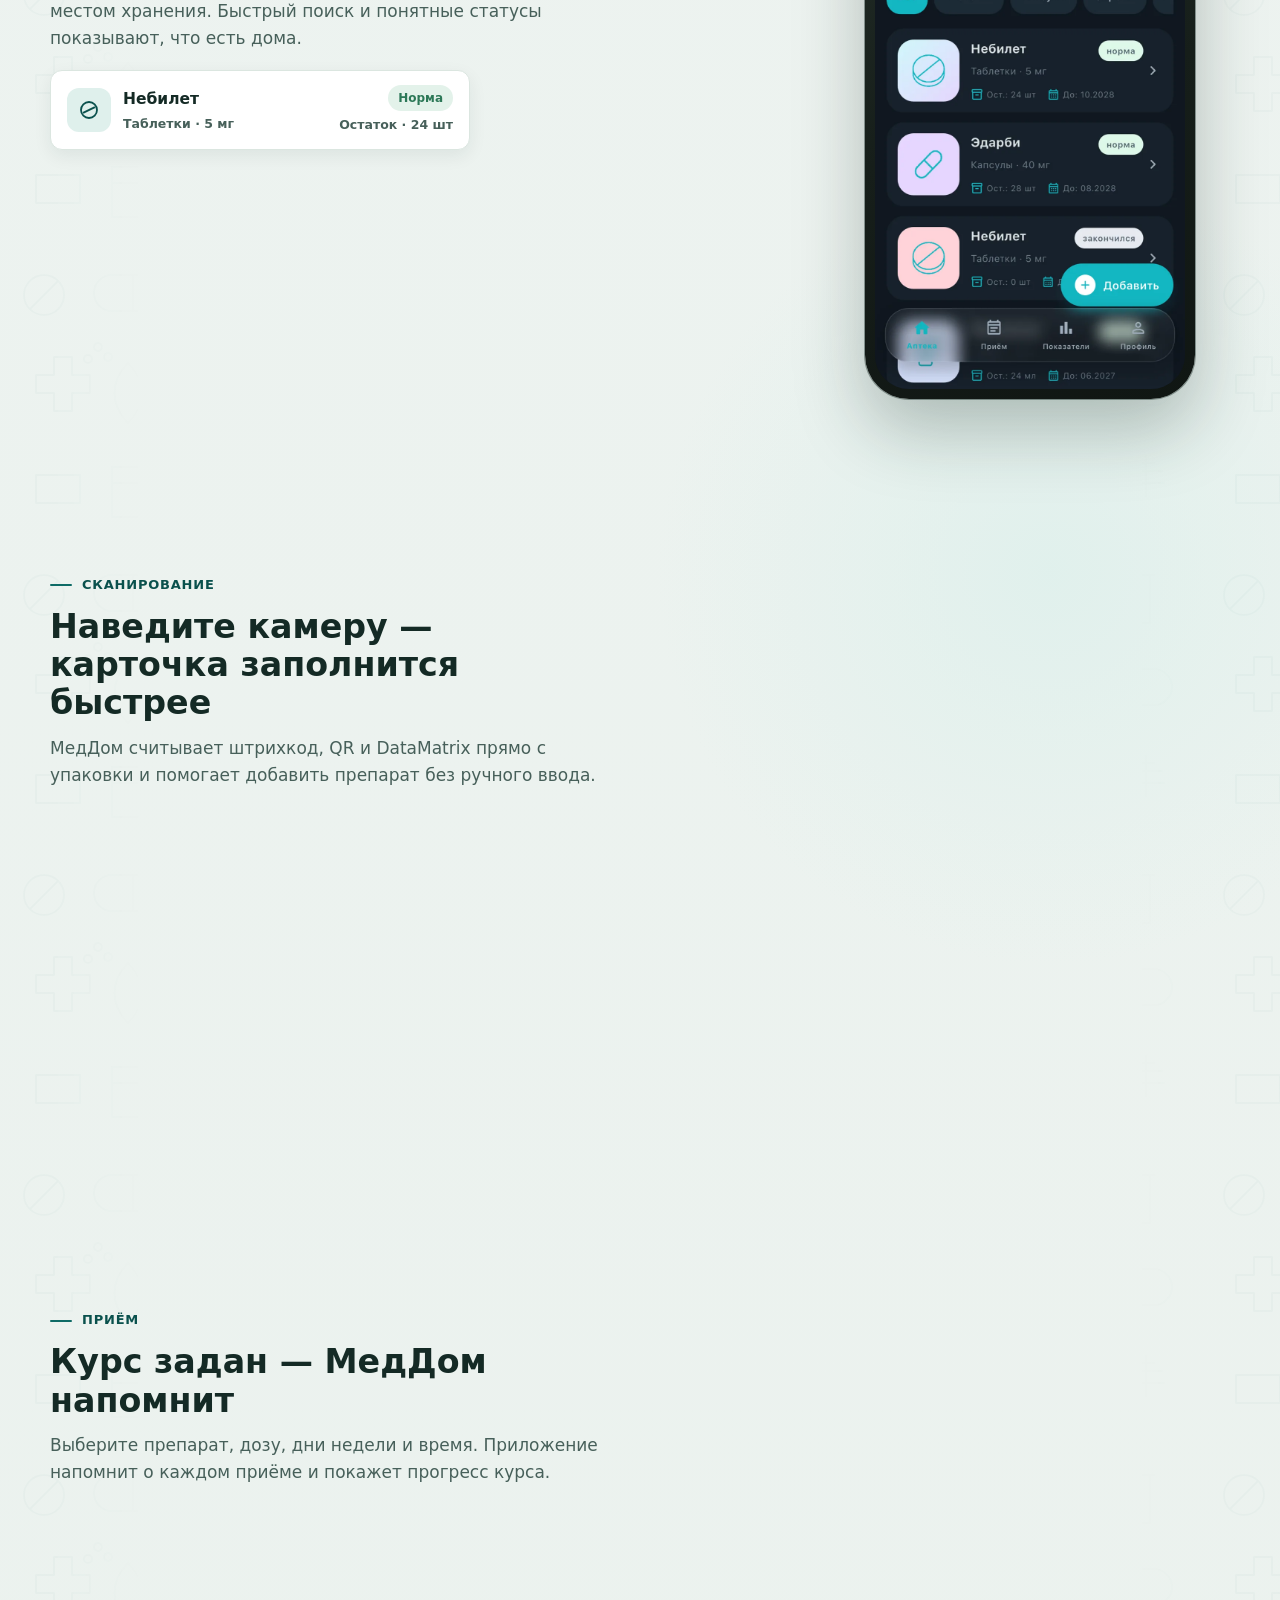
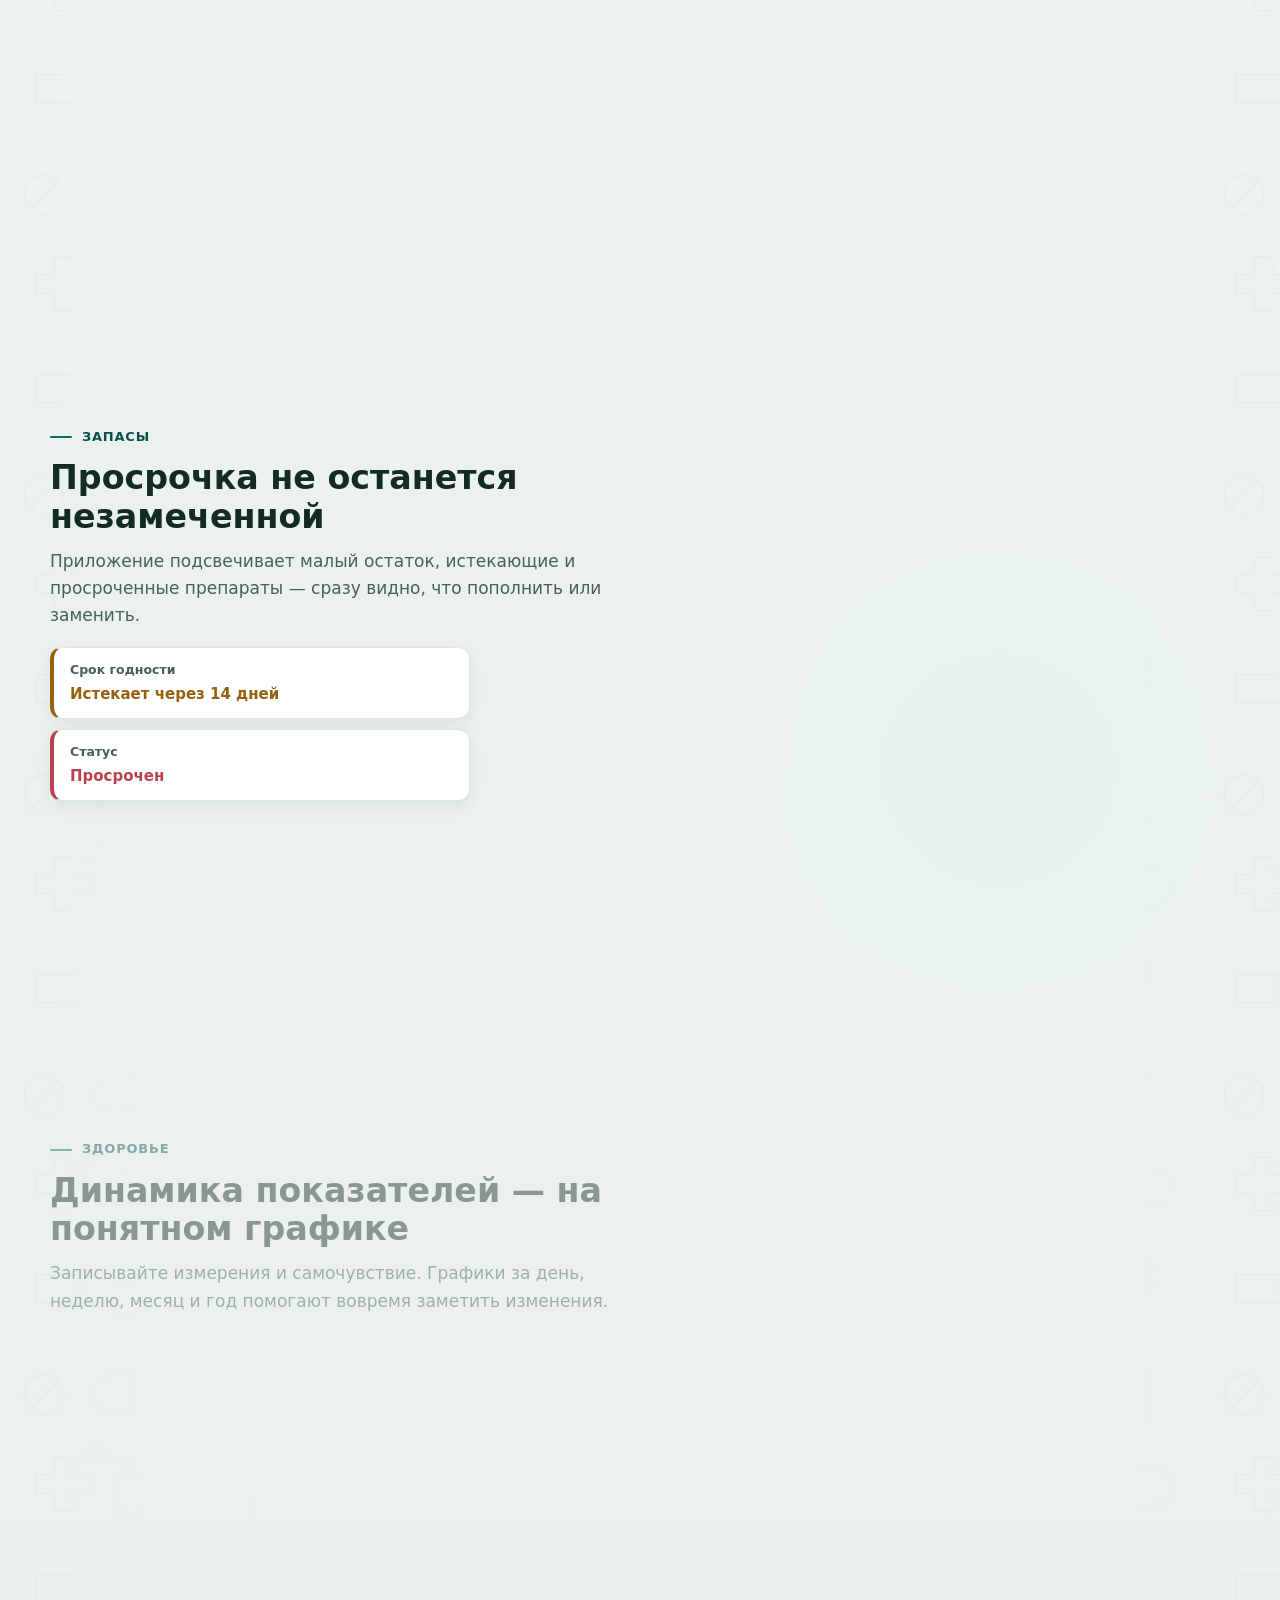
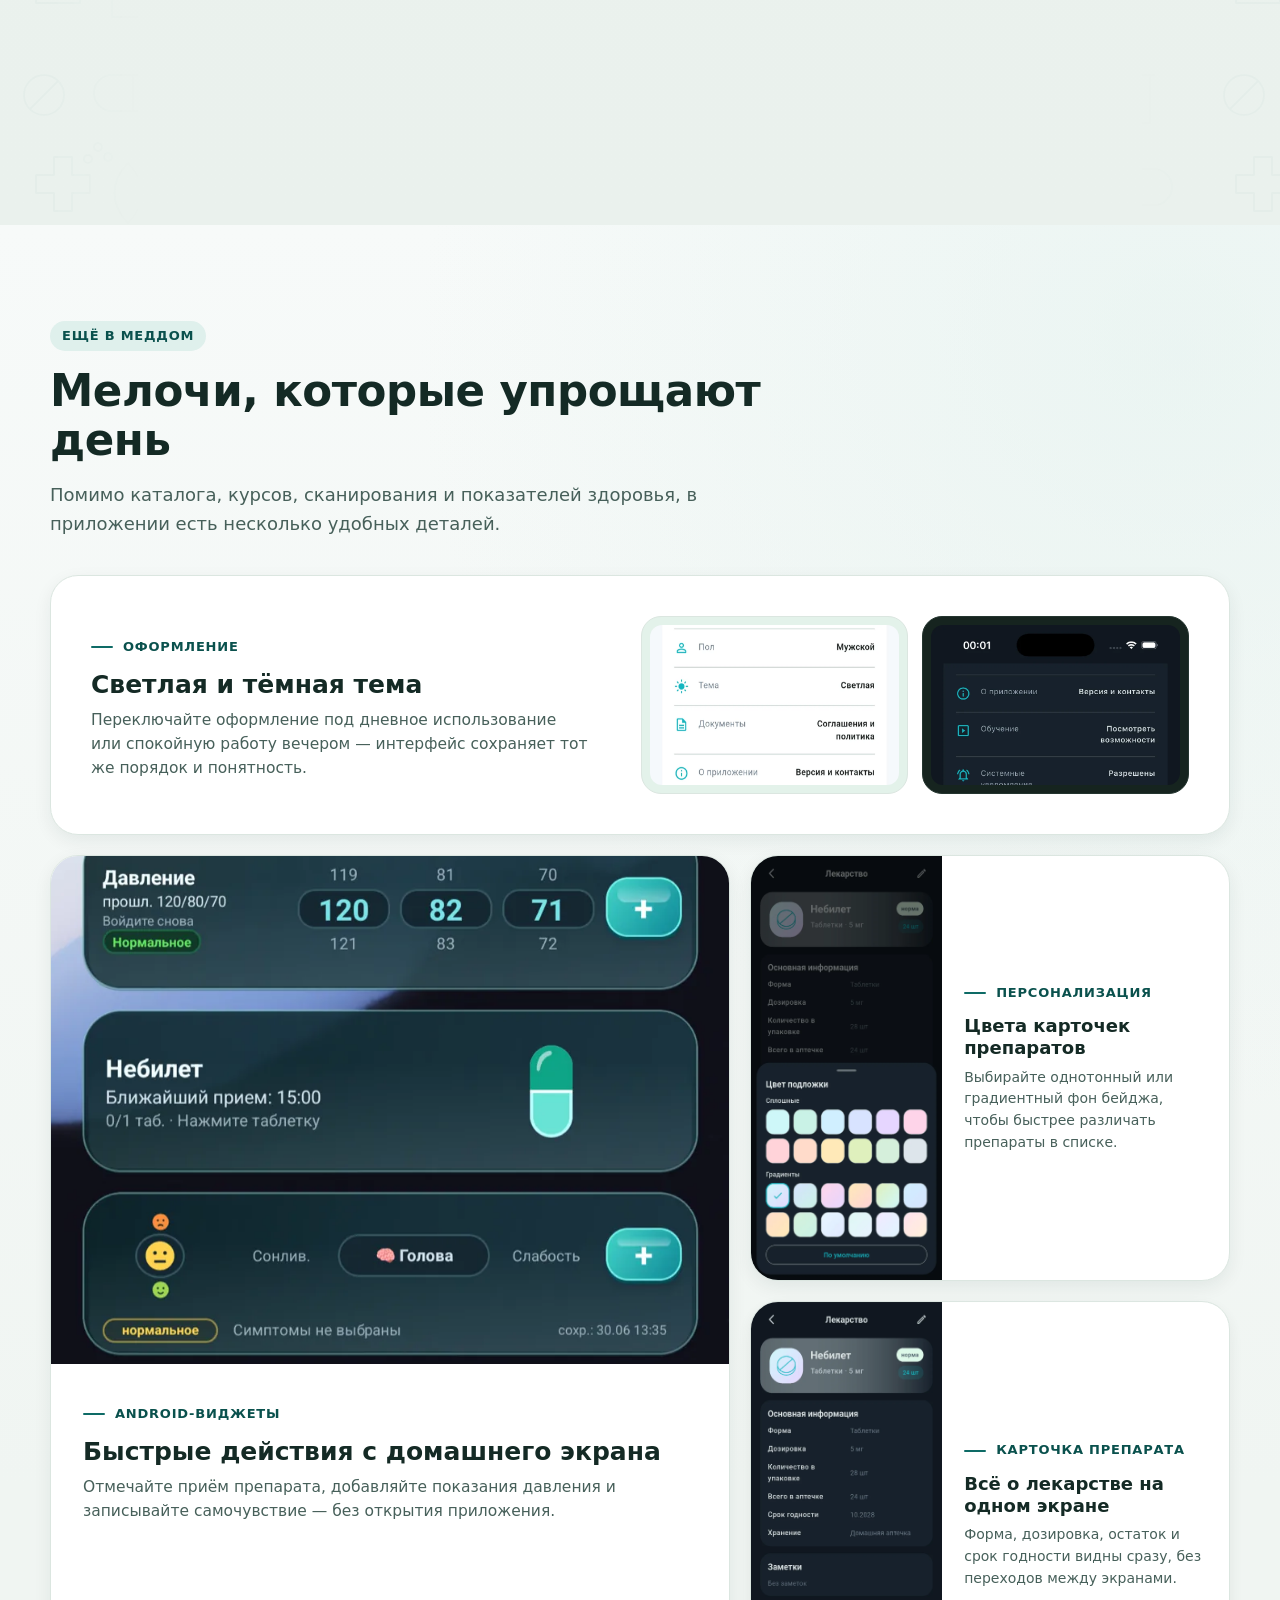
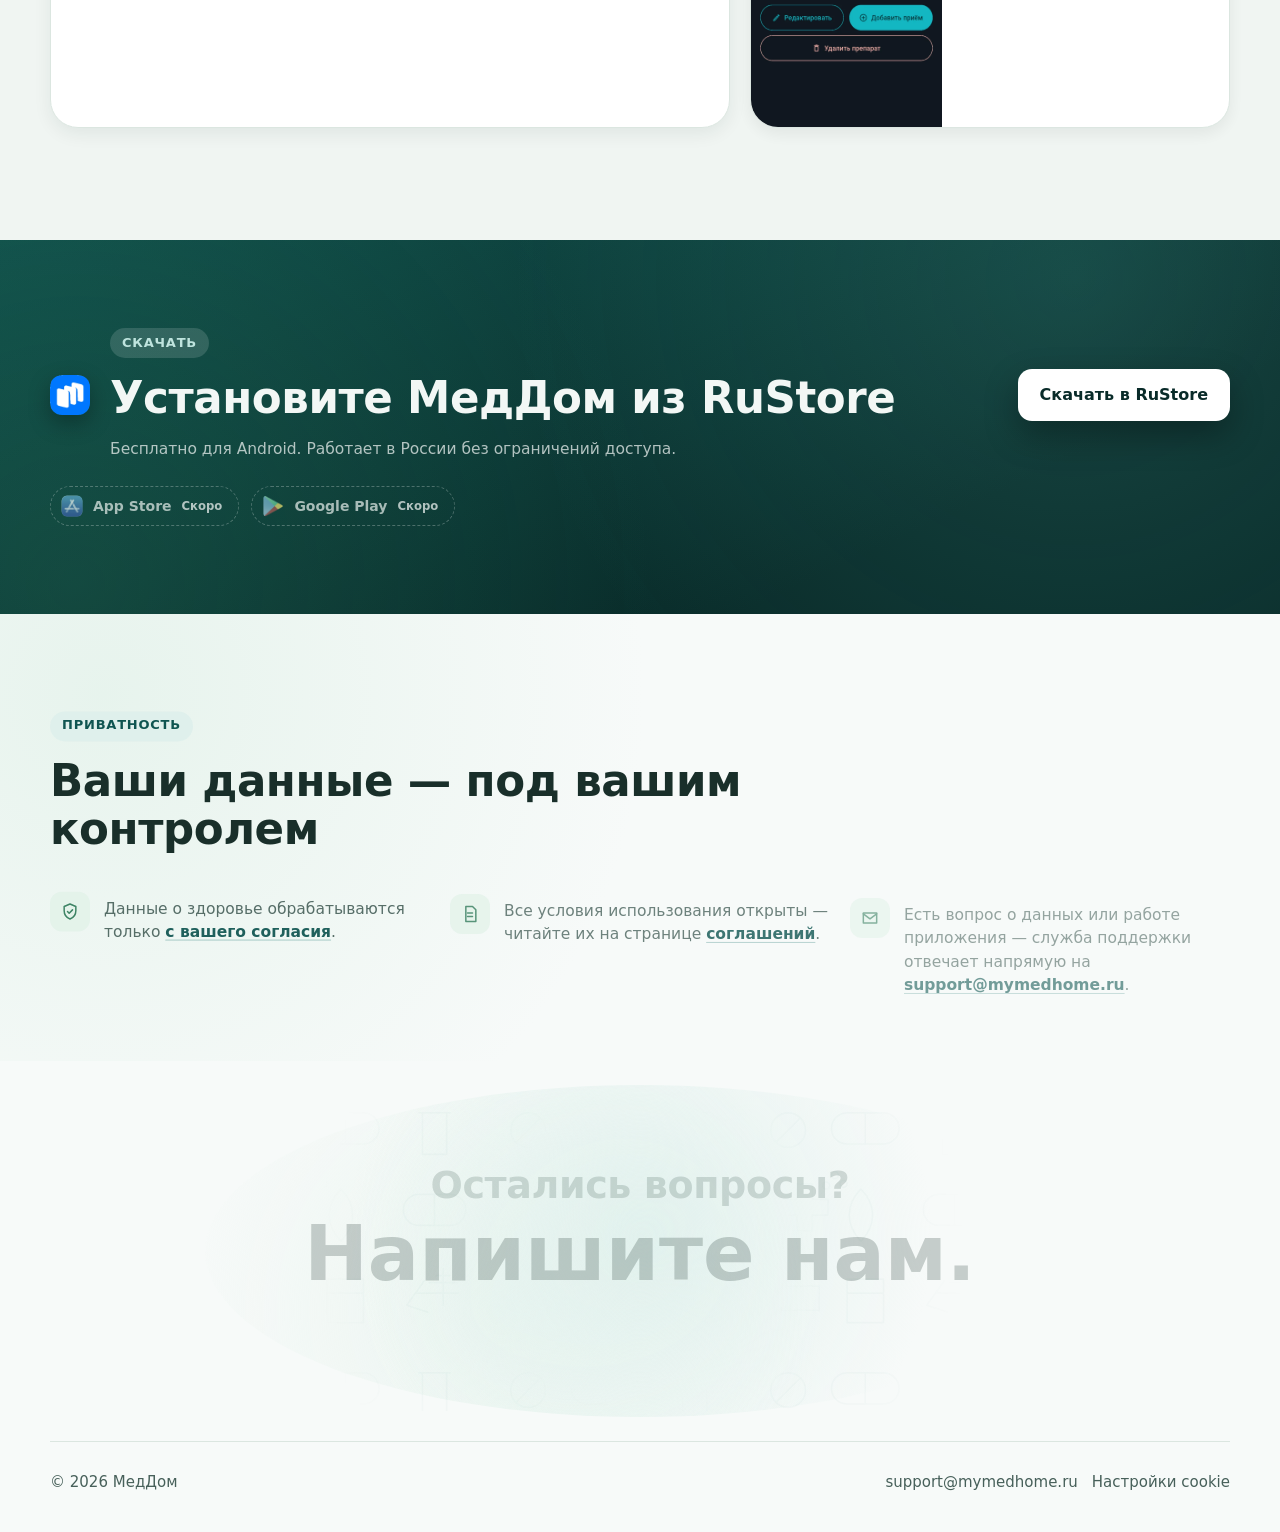
==== commit 7649346d: "feat: add adaptive dark theme" ====
--- a/index.html
+++ b/index.html
@@ -136,7 +136,7 @@
           </figure>
           <div class="float-card float-card--reminder">
             <span class="float-card__dot" aria-hidden="true"></span>
-            <span>20:00 · Небилет<small>Принять 1 таблетку</small></span>
+            <span>20:00 · Небилет<small>Приём по расписанию</small></span>
           </div>
           <div class="float-card float-card--expiry">
             <span class="float-card__dot" aria-hidden="true"></span>
@@ -144,7 +144,7 @@
           </div>
           <div class="float-card float-card--stock">
             <span class="float-card__dot" aria-hidden="true"></span>
-            <span>Осталось 3 шт<small>Пора пополнить запас</small></span>
+            <span>Осталось 3 шт<small>Запас заканчивается</small></span>
           </div>
         </div>
       </section>
@@ -261,7 +261,7 @@
                   </span>
                   <span class="notify-card__text">
                     <strong>20:00 · Небилет</strong>
-                    <small>Принять 1 таблетку</small>
+                    <small>Приём по расписанию</small>
                   </span>
                 </div>
                 <div class="course-progress">
@@ -300,7 +300,7 @@
                 </div>
                 <div class="stock-card stock-card--coral">
                   <small>Статус</small>
-                  <strong>Просрочен · заменить</strong>
+                  <strong>Просрочен</strong>
                 </div>
               </div>
             </li>
@@ -333,7 +333,7 @@
                   class="health-chart"
                   viewBox="0 0 300 130"
                   role="img"
-                  aria-label="График давления за неделю: значения в норме, последняя точка 120 на 80"
+                  aria-label="График давления за неделю: последняя точка — 120 на 80"
                   data-health-chart
                 >
                   <path class="health-chart__grid" d="M4 104 H296 M4 64 H296 M4 24 H296" />
--- a/styles.css
+++ b/styles.css
@@ -61,17 +61,17 @@
    @media (prefers-color-scheme: dark) для работы без JavaScript. */
 [data-theme="dark"] {
   color-scheme: dark;
-  --bg: #0f1a17;
-  --bg-wash: #13211d;
-  --surface: #182823;
-  --surface-raised: #1d302a;
-  --ink: #e9f2ef;
-  --ink-soft: #a9bcb6;
-  --line: rgba(233, 242, 239, 0.14);
-  --brand: #57bfb4;
-  --brand-strong: #7cd4c9;
-  --brand-soft: #173731;
-  --on-brand: #082420;
+  --bg: #0c1416;
+  --bg-wash: #101a1d;
+  --surface: #142125;
+  --surface-raised: #1a2a2f;
+  --ink: #eaf3f2;
+  --ink-soft: #a9b8b8;
+  --line: rgba(234, 243, 242, 0.12);
+  --brand: #56c2b8;
+  --brand-strong: #7ad7cf;
+  --brand-soft: #143634;
+  --on-brand: #072220;
   --ok: #6cc79a;
   --ok-soft: #15342a;
   --amber: #d9a95e;
@@ -82,28 +82,28 @@
   --petrol-deep: #0a2624;
   --shadow: 0 16px 40px rgba(0, 0, 0, 0.45);
   --shadow-soft: 0 8px 22px rgba(0, 0, 0, 0.35);
-  --link-underline: rgba(87, 191, 180, 0.4);
-  --header-bg: rgba(24, 40, 35, 0.82);
-  --header-bg-scrolled: rgba(24, 40, 35, 0.94);
-  --focus-ring: #7cd4c9;
+  --link-underline: rgba(86, 194, 184, 0.4);
+  --header-bg: rgba(20, 33, 37, 0.82);
+  --header-bg-scrolled: rgba(20, 33, 37, 0.94);
+  --focus-ring: #7ad7cf;
   --btn-primary-shadow: 0 10px 24px rgba(0, 0, 0, 0.4);
   --phone-shadow:
     0 30px 70px rgba(0, 0, 0, 0.55),
     inset 0 1px 0 rgba(255, 255, 255, 0.1),
     0 0 0 1px rgba(0, 0, 0, 0.6);
-  --scan-dash: rgba(87, 191, 180, 0.55);
-  --scan-line-halo: rgba(87, 191, 180, 0.2);
-  --pattern-opacity: 0.035;
-  --glow-teal: rgba(87, 191, 180, 0.1);
-  --glow-green: rgba(108, 199, 154, 0.07);
-  --wash-mint-strong: rgba(87, 191, 180, 0.1);
-  --wash-mint-soft: rgba(87, 191, 180, 0.05);
-  --wash-green-strong: rgba(108, 199, 154, 0.09);
-  --wash-green-soft: rgba(108, 199, 154, 0.05);
-  --story-grad-a: #12201c;
-  --story-grad-b: #111d1a;
-  --extras-grad: #101c19;
-  --med-pattern: url("data:image/svg+xml,%3Csvg width='300' height='300' viewBox='0 0 300 300' xmlns='http://www.w3.org/2000/svg'%3E%3Cg fill='none' stroke='%2357bfb4' stroke-width='2' stroke-linecap='round' stroke-linejoin='round'%3E%3Ccircle cx='44' cy='44' r='20'/%3E%3Cpath d='M30 58 58 30'/%3E%3Cpath d='M112 24h42a18 18 0 0 1 0 36h-42a18 18 0 0 1 0-36Z'/%3E%3Cpath d='M133 24v36'/%3E%3Cpath d='M222 24h28v48h-28zM218 24h36M222 72h28'/%3E%3Cpath d='M36 124h18v-18h18v18h18v18H72v18H54v-18H36z'/%3E%3Cpath d='M128 112c18 18 18 42 0 60-18-18-18-42 0-60Z'/%3E%3Cpath d='M218 118h36a18 18 0 0 1 0 36h-36a18 18 0 0 1 0-36Z'/%3E%3Cpath d='M236 118v36'/%3E%3Cpath d='M36 224h44v28H36z'/%3E%3Cpath d='M112 216h42v50h-42zM112 232h42'/%3E%3Cpath d='M214 232h50M224 218l-20 28 24 8'/%3E%3Ccircle cx='98' cy='96' r='4'/%3E%3Ccircle cx='108' cy='106' r='4'/%3E%3Ccircle cx='88' cy='108' r='4'/%3E%3Cpath d='M246 204v42M230 220h32M238 212h16'/%3E%3C/g%3E%3C/svg%3E");
+  --scan-dash: rgba(86, 194, 184, 0.55);
+  --scan-line-halo: rgba(86, 194, 184, 0.2);
+  --pattern-opacity: 0.025;
+  --glow-teal: rgba(86, 194, 184, 0.09);
+  --glow-green: rgba(94, 196, 180, 0.05);
+  --wash-mint-strong: rgba(86, 194, 184, 0.1);
+  --wash-mint-soft: rgba(86, 194, 184, 0.05);
+  --wash-green-strong: rgba(94, 196, 180, 0.07);
+  --wash-green-soft: rgba(94, 196, 180, 0.04);
+  --story-grad-a: #101c20;
+  --story-grad-b: #0d1719;
+  --extras-grad: #0f1a1c;
+  --med-pattern: url("data:image/svg+xml,%3Csvg width='300' height='300' viewBox='0 0 300 300' xmlns='http://www.w3.org/2000/svg'%3E%3Cg fill='none' stroke='%2356c2b8' stroke-width='2' stroke-linecap='round' stroke-linejoin='round'%3E%3Ccircle cx='44' cy='44' r='20'/%3E%3Cpath d='M30 58 58 30'/%3E%3Cpath d='M112 24h42a18 18 0 0 1 0 36h-42a18 18 0 0 1 0-36Z'/%3E%3Cpath d='M133 24v36'/%3E%3Cpath d='M222 24h28v48h-28zM218 24h36M222 72h28'/%3E%3Cpath d='M36 124h18v-18h18v18h18v18H72v18H54v-18H36z'/%3E%3Cpath d='M128 112c18 18 18 42 0 60-18-18-18-42 0-60Z'/%3E%3Cpath d='M218 118h36a18 18 0 0 1 0 36h-36a18 18 0 0 1 0-36Z'/%3E%3Cpath d='M236 118v36'/%3E%3Cpath d='M36 224h44v28H36z'/%3E%3Cpath d='M112 216h42v50h-42zM112 232h42'/%3E%3Cpath d='M214 232h50M224 218l-20 28 24 8'/%3E%3Ccircle cx='98' cy='96' r='4'/%3E%3Ccircle cx='108' cy='106' r='4'/%3E%3Ccircle cx='88' cy='108' r='4'/%3E%3Cpath d='M246 204v42M230 220h32M238 212h16'/%3E%3C/g%3E%3C/svg%3E");
 }
 
 /* No-JS fallback: без data-theme следуем системной теме.
@@ -111,17 +111,17 @@
 @media (prefers-color-scheme: dark) {
   :root:not([data-theme]) {
     color-scheme: dark;
-    --bg: #0f1a17;
-    --bg-wash: #13211d;
-    --surface: #182823;
-    --surface-raised: #1d302a;
-    --ink: #e9f2ef;
-    --ink-soft: #a9bcb6;
-    --line: rgba(233, 242, 239, 0.14);
-    --brand: #57bfb4;
-    --brand-strong: #7cd4c9;
-    --brand-soft: #173731;
-    --on-brand: #082420;
+    --bg: #0c1416;
+    --bg-wash: #101a1d;
+    --surface: #142125;
+    --surface-raised: #1a2a2f;
+    --ink: #eaf3f2;
+    --ink-soft: #a9b8b8;
+    --line: rgba(234, 243, 242, 0.12);
+    --brand: #56c2b8;
+    --brand-strong: #7ad7cf;
+    --brand-soft: #143634;
+    --on-brand: #072220;
     --ok: #6cc79a;
     --ok-soft: #15342a;
     --amber: #d9a95e;
@@ -132,28 +132,28 @@
     --petrol-deep: #0a2624;
     --shadow: 0 16px 40px rgba(0, 0, 0, 0.45);
     --shadow-soft: 0 8px 22px rgba(0, 0, 0, 0.35);
-    --link-underline: rgba(87, 191, 180, 0.4);
-    --header-bg: rgba(24, 40, 35, 0.82);
-    --header-bg-scrolled: rgba(24, 40, 35, 0.94);
-    --focus-ring: #7cd4c9;
+    --link-underline: rgba(86, 194, 184, 0.4);
+    --header-bg: rgba(20, 33, 37, 0.82);
+    --header-bg-scrolled: rgba(20, 33, 37, 0.94);
+    --focus-ring: #7ad7cf;
     --btn-primary-shadow: 0 10px 24px rgba(0, 0, 0, 0.4);
     --phone-shadow:
       0 30px 70px rgba(0, 0, 0, 0.55),
       inset 0 1px 0 rgba(255, 255, 255, 0.1),
       0 0 0 1px rgba(0, 0, 0, 0.6);
-    --scan-dash: rgba(87, 191, 180, 0.55);
-    --scan-line-halo: rgba(87, 191, 180, 0.2);
-    --pattern-opacity: 0.035;
-    --glow-teal: rgba(87, 191, 180, 0.1);
-    --glow-green: rgba(108, 199, 154, 0.07);
-    --wash-mint-strong: rgba(87, 191, 180, 0.1);
-    --wash-mint-soft: rgba(87, 191, 180, 0.05);
-    --wash-green-strong: rgba(108, 199, 154, 0.09);
-    --wash-green-soft: rgba(108, 199, 154, 0.05);
-    --story-grad-a: #12201c;
-    --story-grad-b: #111d1a;
-    --extras-grad: #101c19;
-    --med-pattern: url("data:image/svg+xml,%3Csvg width='300' height='300' viewBox='0 0 300 300' xmlns='http://www.w3.org/2000/svg'%3E%3Cg fill='none' stroke='%2357bfb4' stroke-width='2' stroke-linecap='round' stroke-linejoin='round'%3E%3Ccircle cx='44' cy='44' r='20'/%3E%3Cpath d='M30 58 58 30'/%3E%3Cpath d='M112 24h42a18 18 0 0 1 0 36h-42a18 18 0 0 1 0-36Z'/%3E%3Cpath d='M133 24v36'/%3E%3Cpath d='M222 24h28v48h-28zM218 24h36M222 72h28'/%3E%3Cpath d='M36 124h18v-18h18v18h18v18H72v18H54v-18H36z'/%3E%3Cpath d='M128 112c18 18 18 42 0 60-18-18-18-42 0-60Z'/%3E%3Cpath d='M218 118h36a18 18 0 0 1 0 36h-36a18 18 0 0 1 0-36Z'/%3E%3Cpath d='M236 118v36'/%3E%3Cpath d='M36 224h44v28H36z'/%3E%3Cpath d='M112 216h42v50h-42zM112 232h42'/%3E%3Cpath d='M214 232h50M224 218l-20 28 24 8'/%3E%3Ccircle cx='98' cy='96' r='4'/%3E%3Ccircle cx='108' cy='106' r='4'/%3E%3Ccircle cx='88' cy='108' r='4'/%3E%3Cpath d='M246 204v42M230 220h32M238 212h16'/%3E%3C/g%3E%3C/svg%3E");
+    --scan-dash: rgba(86, 194, 184, 0.55);
+    --scan-line-halo: rgba(86, 194, 184, 0.2);
+    --pattern-opacity: 0.025;
+    --glow-teal: rgba(86, 194, 184, 0.09);
+    --glow-green: rgba(94, 196, 180, 0.05);
+    --wash-mint-strong: rgba(86, 194, 184, 0.1);
+    --wash-mint-soft: rgba(86, 194, 184, 0.05);
+    --wash-green-strong: rgba(94, 196, 180, 0.07);
+    --wash-green-soft: rgba(94, 196, 180, 0.04);
+    --story-grad-a: #101c20;
+    --story-grad-b: #0d1719;
+    --extras-grad: #0f1a1c;
+    --med-pattern: url("data:image/svg+xml,%3Csvg width='300' height='300' viewBox='0 0 300 300' xmlns='http://www.w3.org/2000/svg'%3E%3Cg fill='none' stroke='%2356c2b8' stroke-width='2' stroke-linecap='round' stroke-linejoin='round'%3E%3Ccircle cx='44' cy='44' r='20'/%3E%3Cpath d='M30 58 58 30'/%3E%3Cpath d='M112 24h42a18 18 0 0 1 0 36h-42a18 18 0 0 1 0-36Z'/%3E%3Cpath d='M133 24v36'/%3E%3Cpath d='M222 24h28v48h-28zM218 24h36M222 72h28'/%3E%3Cpath d='M36 124h18v-18h18v18h18v18H72v18H54v-18H36z'/%3E%3Cpath d='M128 112c18 18 18 42 0 60-18-18-18-42 0-60Z'/%3E%3Cpath d='M218 118h36a18 18 0 0 1 0 36h-36a18 18 0 0 1 0-36Z'/%3E%3Cpath d='M236 118v36'/%3E%3Cpath d='M36 224h44v28H36z'/%3E%3Cpath d='M112 216h42v50h-42zM112 232h42'/%3E%3Cpath d='M214 232h50M224 218l-20 28 24 8'/%3E%3Ccircle cx='98' cy='96' r='4'/%3E%3Ccircle cx='108' cy='106' r='4'/%3E%3Ccircle cx='88' cy='108' r='4'/%3E%3Cpath d='M246 204v42M230 220h32M238 212h16'/%3E%3C/g%3E%3C/svg%3E");
   }
 }
 
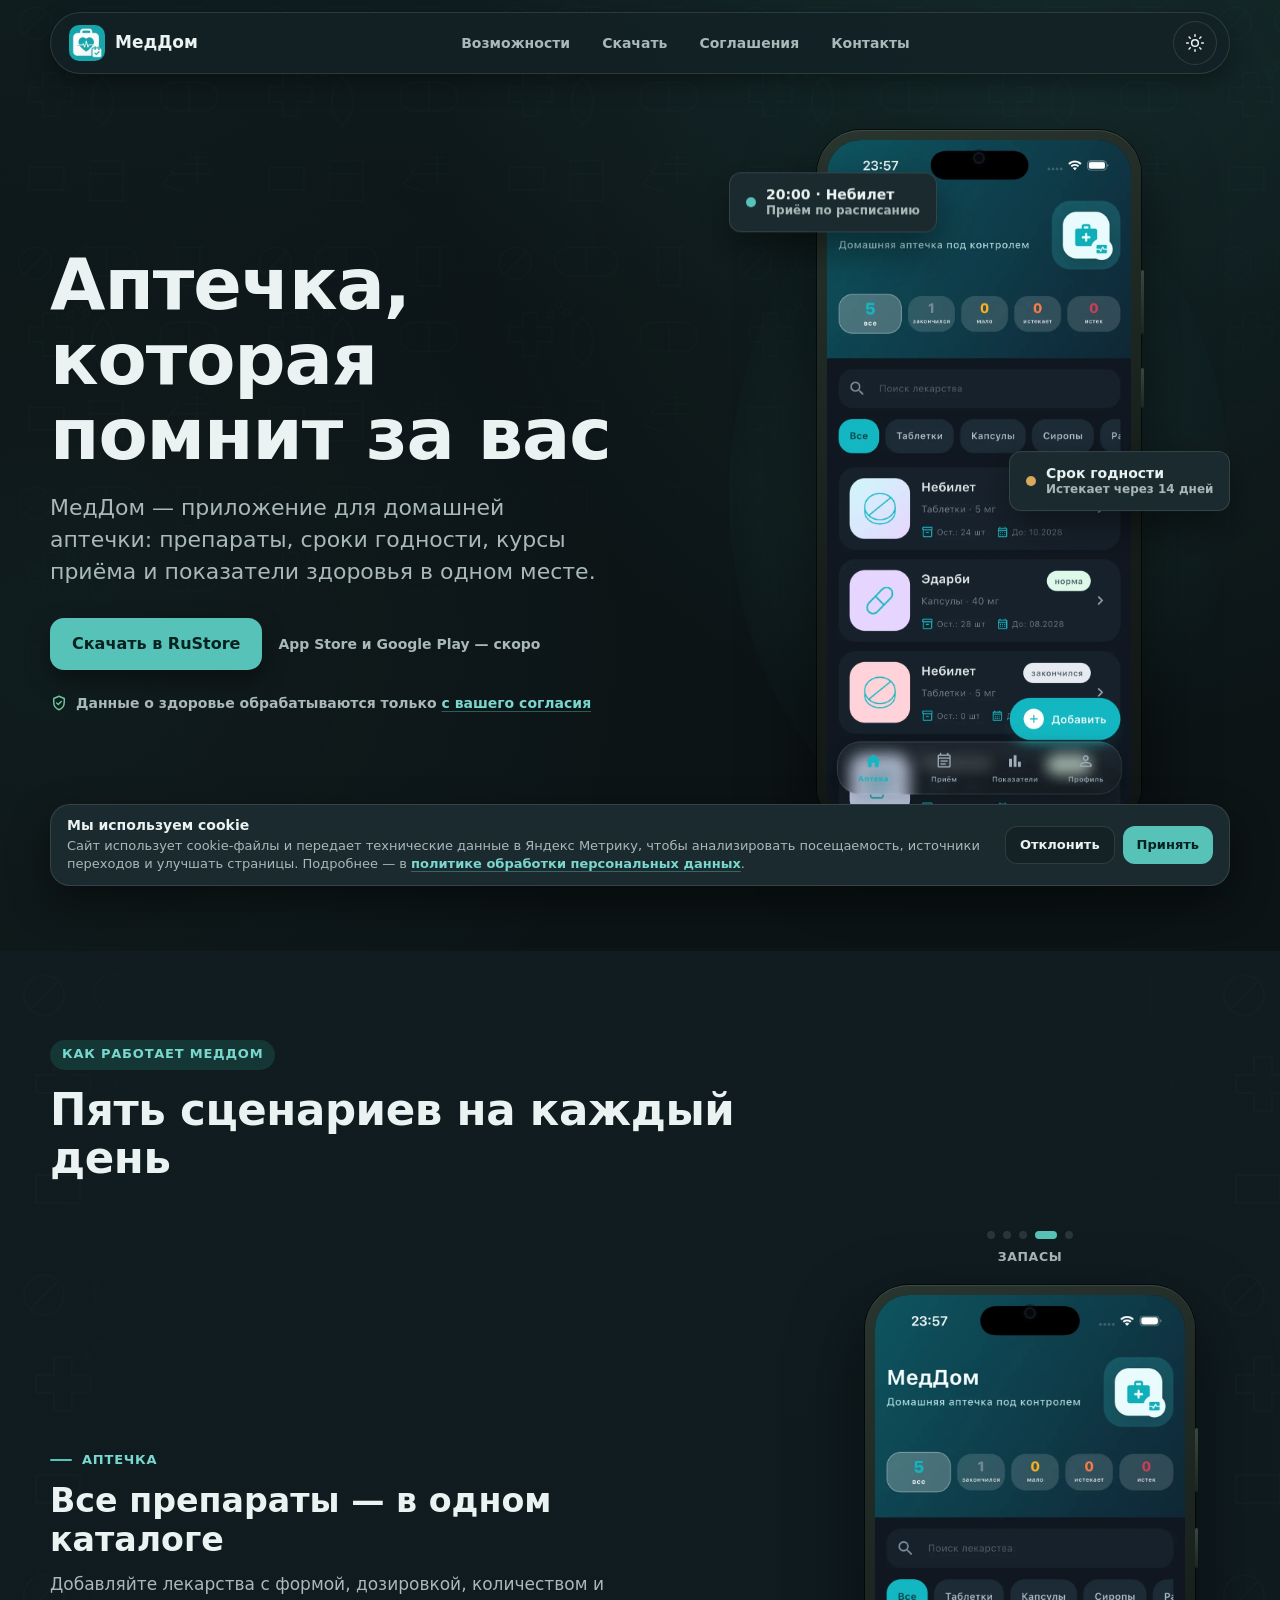
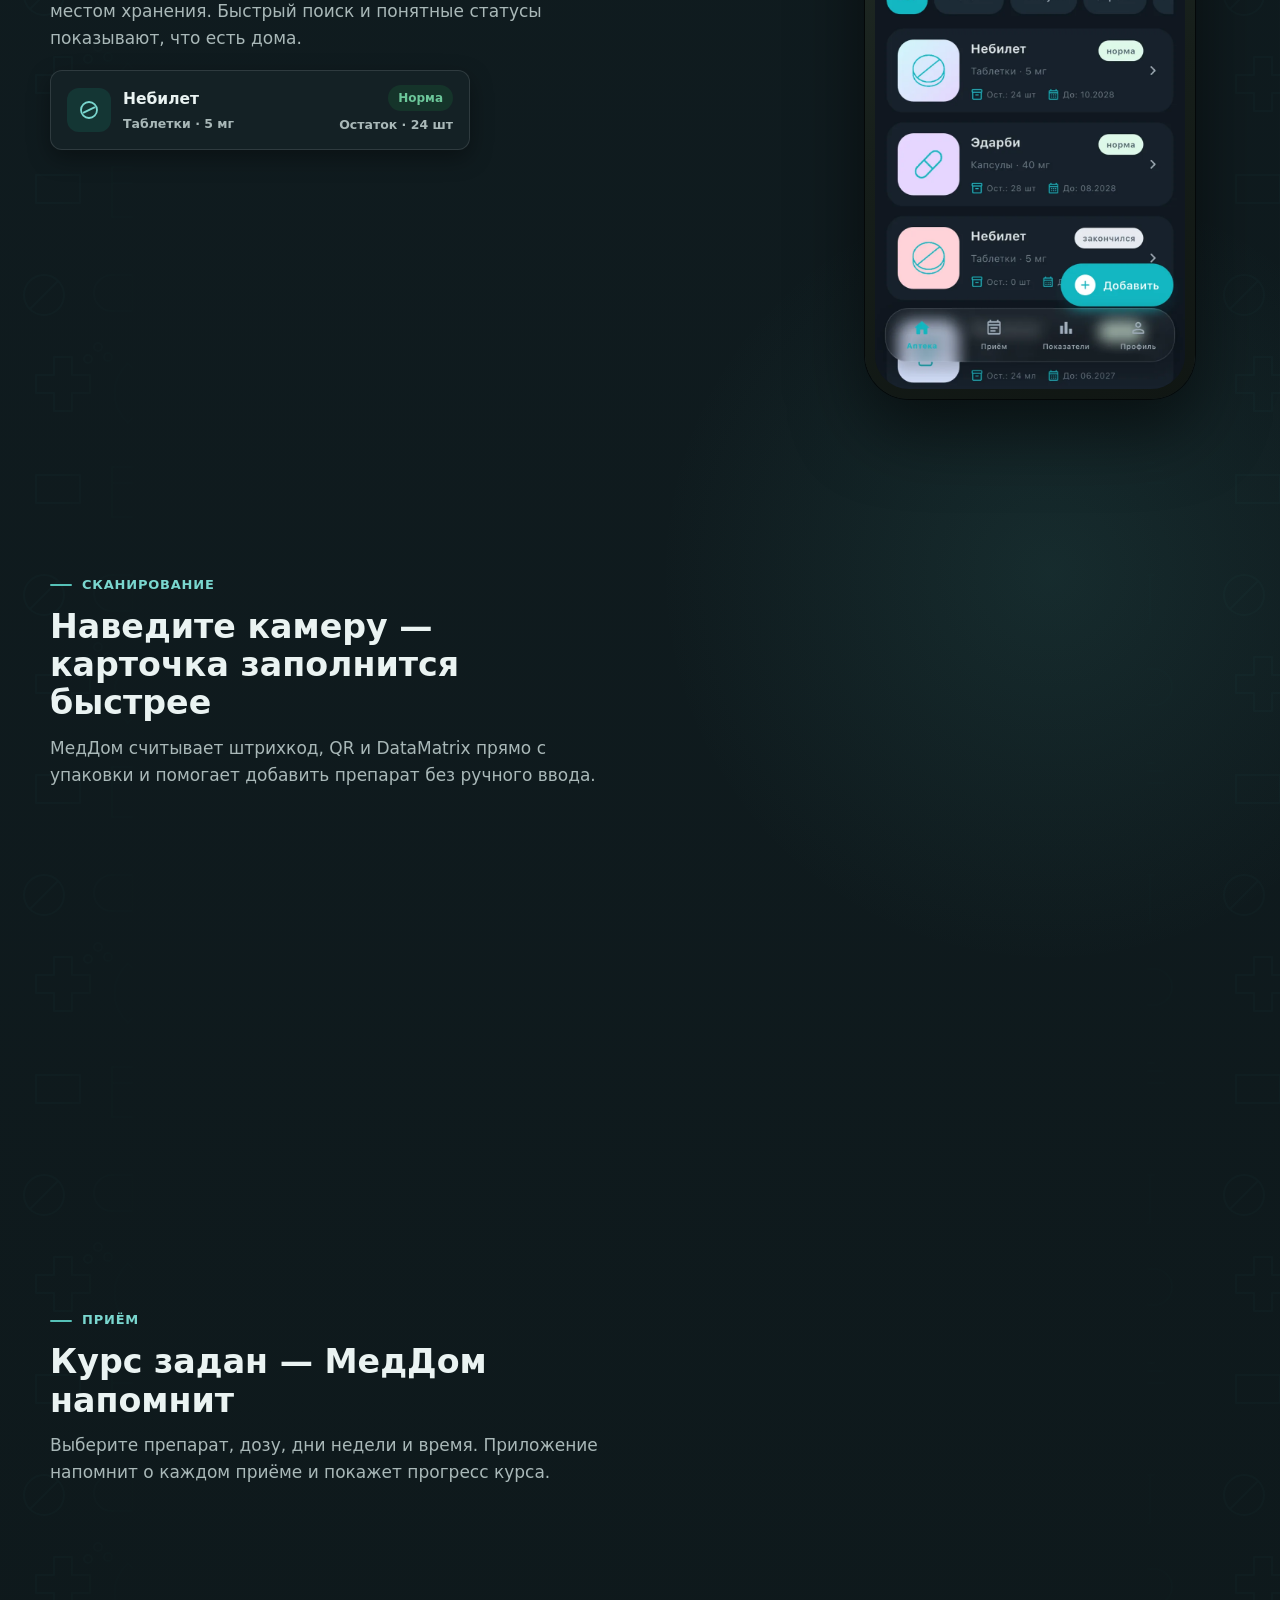
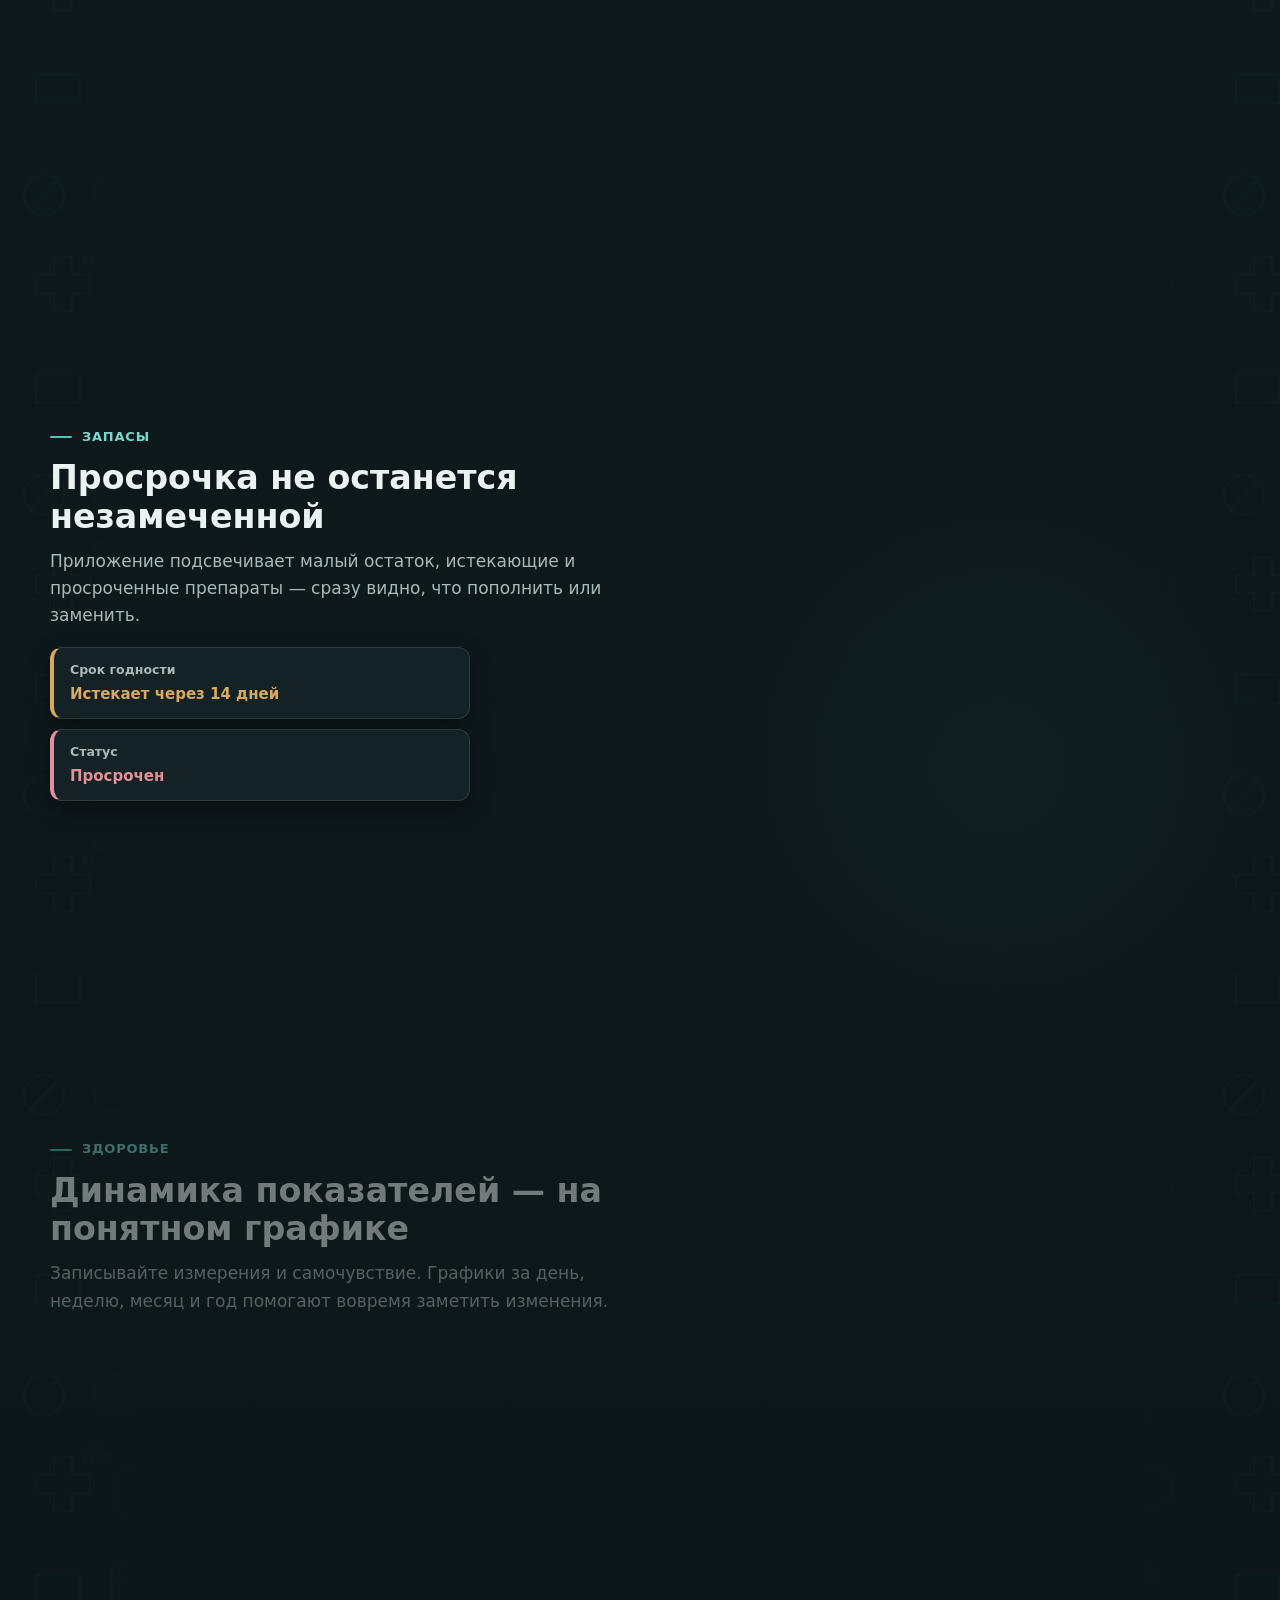
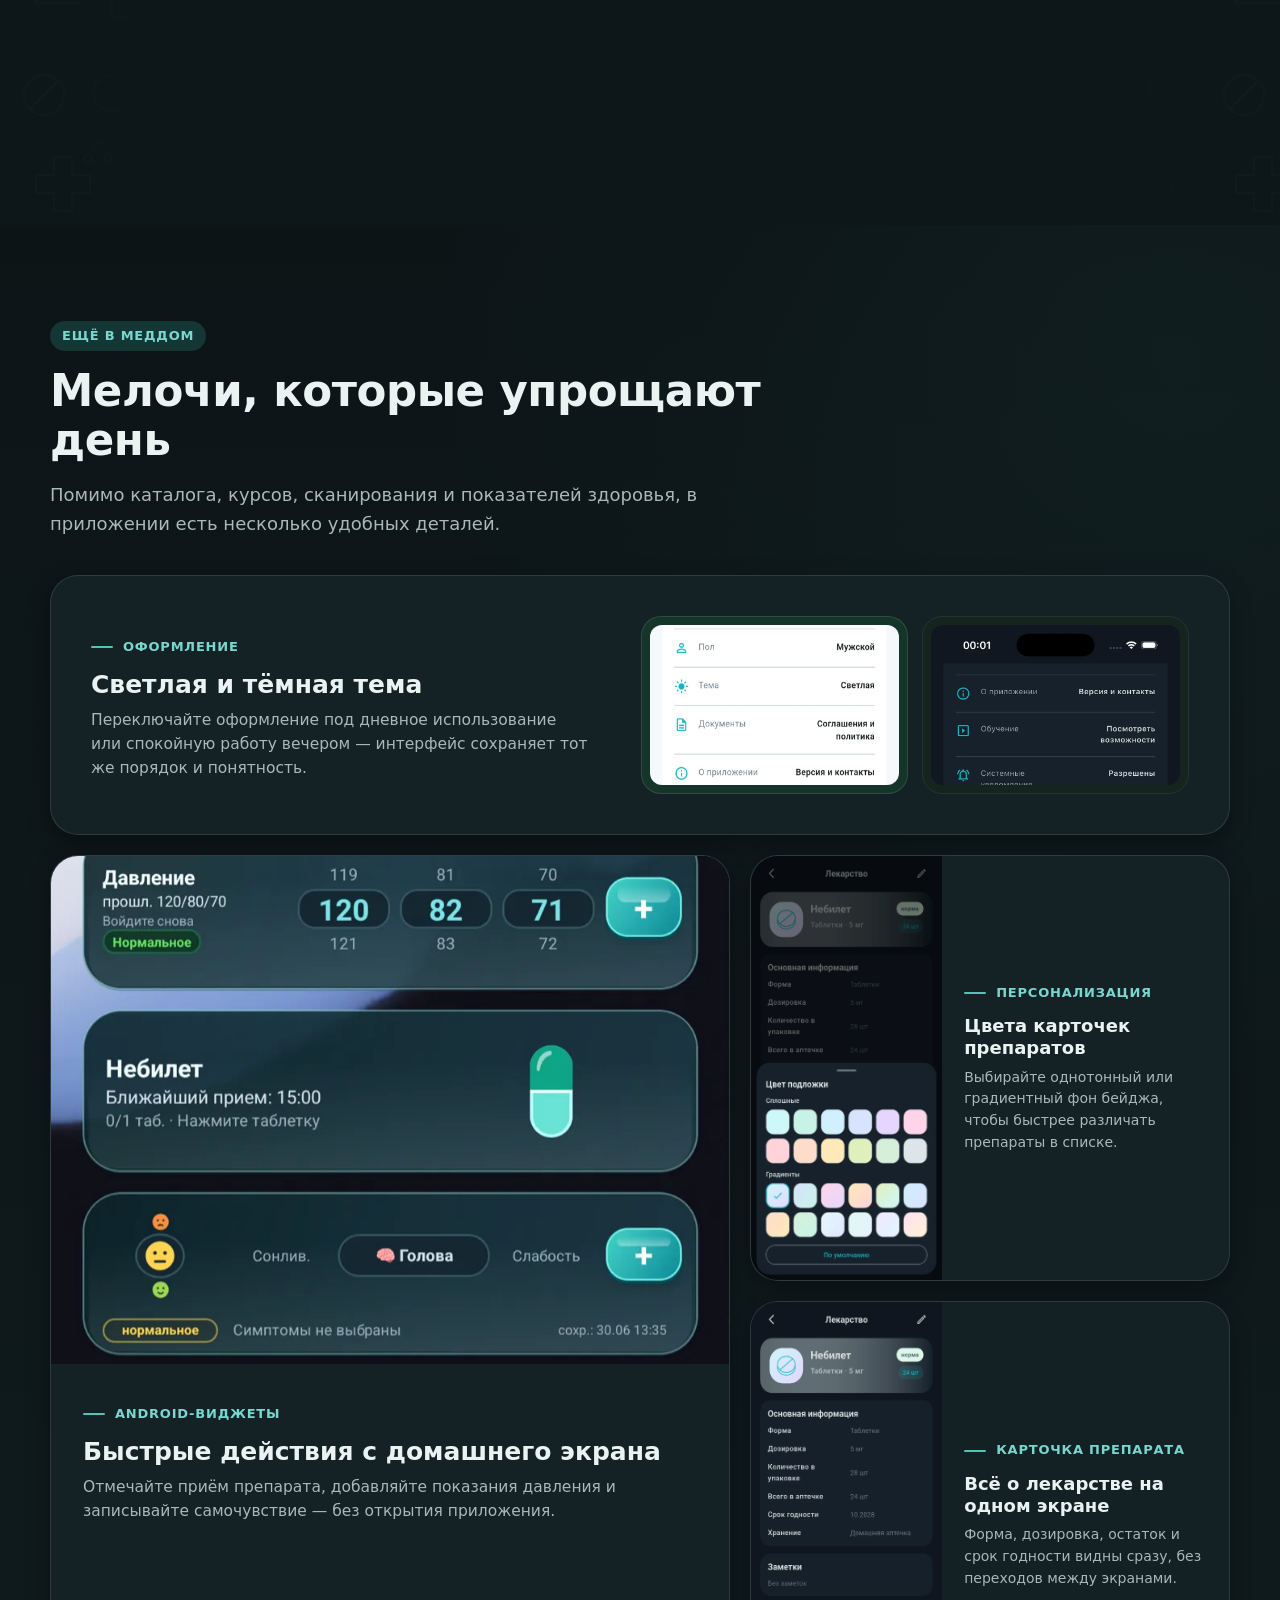
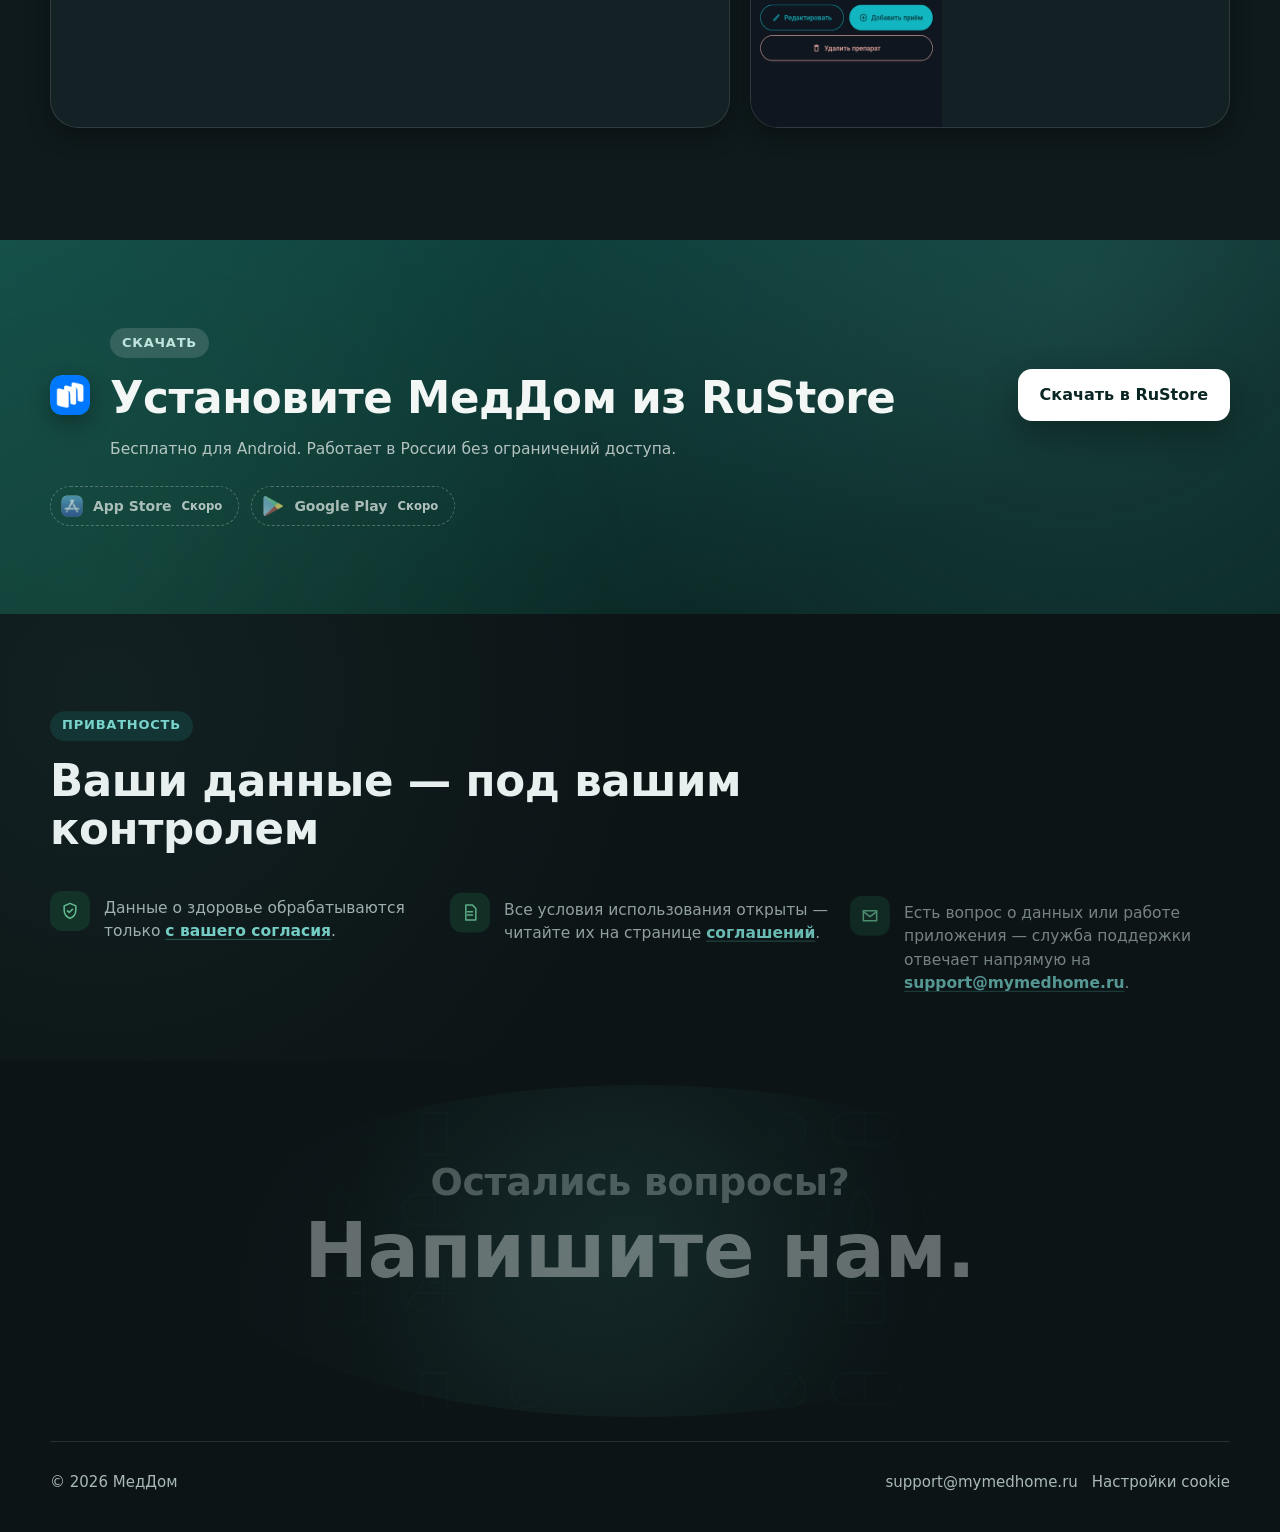
==== commit 38a3ec3f: "fix: preserve desktop story with reduced motion" ====
--- a/index.html
+++ b/index.html
@@ -43,7 +43,7 @@
       rel="stylesheet"
     />
     <script src="theme-init.js?v=20260713-0001"></script>
-    <link rel="stylesheet" href="styles.css?v=20260713-0002" />
+    <link rel="stylesheet" href="styles.css?v=20260713-0003" />
     <link rel="preload" as="image" href="assets/app-home-fresh.webp" type="image/webp" fetchpriority="high" />
     <script type="application/ld+json">
       {
@@ -625,6 +625,6 @@
     <script src="script.js?v=20260713-0003"></script>
     <script src="vendor/gsap.min.js" defer></script>
     <script src="vendor/ScrollTrigger.min.js" defer></script>
-    <script src="animations.js?v=20260713-0002" defer></script>
+    <script src="animations.js?v=20260713-0004" defer></script>
   </body>
 </html>
--- a/styles.css
+++ b/styles.css
@@ -57,8 +57,8 @@
 }
 
 /* ---------- Тёмная тема ----------
-   KEEP IN SYNC: тот же набор значений продублирован ниже в
-   @media (prefers-color-scheme: dark) для работы без JavaScript. */
+   KEEP IN SYNC: тот же набор значений продублирован ниже в no-JS fallback
+   (:root:not([data-theme])) для работы без JavaScript. */
 [data-theme="dark"] {
   color-scheme: dark;
   --bg: #0c1416;
@@ -106,58 +106,57 @@
   --med-pattern: url("data:image/svg+xml,%3Csvg width='300' height='300' viewBox='0 0 300 300' xmlns='http://www.w3.org/2000/svg'%3E%3Cg fill='none' stroke='%2356c2b8' stroke-width='2' stroke-linecap='round' stroke-linejoin='round'%3E%3Ccircle cx='44' cy='44' r='20'/%3E%3Cpath d='M30 58 58 30'/%3E%3Cpath d='M112 24h42a18 18 0 0 1 0 36h-42a18 18 0 0 1 0-36Z'/%3E%3Cpath d='M133 24v36'/%3E%3Cpath d='M222 24h28v48h-28zM218 24h36M222 72h28'/%3E%3Cpath d='M36 124h18v-18h18v18h18v18H72v18H54v-18H36z'/%3E%3Cpath d='M128 112c18 18 18 42 0 60-18-18-18-42 0-60Z'/%3E%3Cpath d='M218 118h36a18 18 0 0 1 0 36h-36a18 18 0 0 1 0-36Z'/%3E%3Cpath d='M236 118v36'/%3E%3Cpath d='M36 224h44v28H36z'/%3E%3Cpath d='M112 216h42v50h-42zM112 232h42'/%3E%3Cpath d='M214 232h50M224 218l-20 28 24 8'/%3E%3Ccircle cx='98' cy='96' r='4'/%3E%3Ccircle cx='108' cy='106' r='4'/%3E%3Ccircle cx='88' cy='108' r='4'/%3E%3Cpath d='M246 204v42M230 220h32M238 212h16'/%3E%3C/g%3E%3C/svg%3E");
 }
 
-/* No-JS fallback: без data-theme следуем системной теме.
+/* No-JS fallback: без data-theme используем тёмную тему по умолчанию —
+   безусловно, без учёта prefers-color-scheme.
    KEEP IN SYNC с блоком [data-theme="dark"] выше. */
-@media (prefers-color-scheme: dark) {
-  :root:not([data-theme]) {
-    color-scheme: dark;
-    --bg: #0c1416;
-    --bg-wash: #101a1d;
-    --surface: #142125;
-    --surface-raised: #1a2a2f;
-    --ink: #eaf3f2;
-    --ink-soft: #a9b8b8;
-    --line: rgba(234, 243, 242, 0.12);
-    --brand: #56c2b8;
-    --brand-strong: #7ad7cf;
-    --brand-soft: #143634;
-    --on-brand: #072220;
-    --ok: #6cc79a;
-    --ok-soft: #15342a;
-    --amber: #d9a95e;
-    --amber-soft: #372b17;
-    --coral: #e2919a;
-    --coral-soft: #3a2226;
-    --petrol: #124c47;
-    --petrol-deep: #0a2624;
-    --shadow: 0 16px 40px rgba(0, 0, 0, 0.45);
-    --shadow-soft: 0 8px 22px rgba(0, 0, 0, 0.35);
-    --link-underline: rgba(86, 194, 184, 0.4);
-    --header-bg: rgba(20, 33, 37, 0.82);
-    --header-bg-scrolled: rgba(20, 33, 37, 0.94);
-    --focus-ring: #7ad7cf;
-    --btn-primary-shadow: 0 10px 24px rgba(0, 0, 0, 0.4);
-    --phone-shadow:
-      0 30px 70px rgba(0, 0, 0, 0.55),
-      inset 0 1px 0 rgba(255, 255, 255, 0.1),
-      0 0 0 1px rgba(0, 0, 0, 0.6);
-    --scan-dash: rgba(86, 194, 184, 0.55);
-    --scan-line-halo: rgba(86, 194, 184, 0.2);
-    --pattern-opacity: 0.025;
-    --glow-teal: rgba(86, 194, 184, 0.09);
-    --glow-green: rgba(94, 196, 180, 0.05);
-    --wash-mint-strong: rgba(86, 194, 184, 0.1);
-    --wash-mint-soft: rgba(86, 194, 184, 0.05);
-    --wash-green-strong: rgba(94, 196, 180, 0.07);
-    --wash-green-soft: rgba(94, 196, 180, 0.04);
-    --story-grad-a: #101c20;
-    --story-grad-b: #0d1719;
-    --extras-grad: #0f1a1c;
-    --med-pattern: url("data:image/svg+xml,%3Csvg width='300' height='300' viewBox='0 0 300 300' xmlns='http://www.w3.org/2000/svg'%3E%3Cg fill='none' stroke='%2356c2b8' stroke-width='2' stroke-linecap='round' stroke-linejoin='round'%3E%3Ccircle cx='44' cy='44' r='20'/%3E%3Cpath d='M30 58 58 30'/%3E%3Cpath d='M112 24h42a18 18 0 0 1 0 36h-42a18 18 0 0 1 0-36Z'/%3E%3Cpath d='M133 24v36'/%3E%3Cpath d='M222 24h28v48h-28zM218 24h36M222 72h28'/%3E%3Cpath d='M36 124h18v-18h18v18h18v18H72v18H54v-18H36z'/%3E%3Cpath d='M128 112c18 18 18 42 0 60-18-18-18-42 0-60Z'/%3E%3Cpath d='M218 118h36a18 18 0 0 1 0 36h-36a18 18 0 0 1 0-36Z'/%3E%3Cpath d='M236 118v36'/%3E%3Cpath d='M36 224h44v28H36z'/%3E%3Cpath d='M112 216h42v50h-42zM112 232h42'/%3E%3Cpath d='M214 232h50M224 218l-20 28 24 8'/%3E%3Ccircle cx='98' cy='96' r='4'/%3E%3Ccircle cx='108' cy='106' r='4'/%3E%3Ccircle cx='88' cy='108' r='4'/%3E%3Cpath d='M246 204v42M230 220h32M238 212h16'/%3E%3C/g%3E%3C/svg%3E");
-  }
-}
-
-/* Без JS переключатель темы не работает — скрываем его, тема идёт от системы */
+:root:not([data-theme]) {
+  color-scheme: dark;
+  --bg: #0c1416;
+  --bg-wash: #101a1d;
+  --surface: #142125;
+  --surface-raised: #1a2a2f;
+  --ink: #eaf3f2;
+  --ink-soft: #a9b8b8;
+  --line: rgba(234, 243, 242, 0.12);
+  --brand: #56c2b8;
+  --brand-strong: #7ad7cf;
+  --brand-soft: #143634;
+  --on-brand: #072220;
+  --ok: #6cc79a;
+  --ok-soft: #15342a;
+  --amber: #d9a95e;
+  --amber-soft: #372b17;
+  --coral: #e2919a;
+  --coral-soft: #3a2226;
+  --petrol: #124c47;
+  --petrol-deep: #0a2624;
+  --shadow: 0 16px 40px rgba(0, 0, 0, 0.45);
+  --shadow-soft: 0 8px 22px rgba(0, 0, 0, 0.35);
+  --link-underline: rgba(86, 194, 184, 0.4);
+  --header-bg: rgba(20, 33, 37, 0.82);
+  --header-bg-scrolled: rgba(20, 33, 37, 0.94);
+  --focus-ring: #7ad7cf;
+  --btn-primary-shadow: 0 10px 24px rgba(0, 0, 0, 0.4);
+  --phone-shadow:
+    0 30px 70px rgba(0, 0, 0, 0.55),
+    inset 0 1px 0 rgba(255, 255, 255, 0.1),
+    0 0 0 1px rgba(0, 0, 0, 0.6);
+  --scan-dash: rgba(86, 194, 184, 0.55);
+  --scan-line-halo: rgba(86, 194, 184, 0.2);
+  --pattern-opacity: 0.025;
+  --glow-teal: rgba(86, 194, 184, 0.09);
+  --glow-green: rgba(94, 196, 180, 0.05);
+  --wash-mint-strong: rgba(86, 194, 184, 0.1);
+  --wash-mint-soft: rgba(86, 194, 184, 0.05);
+  --wash-green-strong: rgba(94, 196, 180, 0.07);
+  --wash-green-soft: rgba(94, 196, 180, 0.04);
+  --story-grad-a: #101c20;
+  --story-grad-b: #0d1719;
+  --extras-grad: #0f1a1c;
+  --med-pattern: url("data:image/svg+xml,%3Csvg width='300' height='300' viewBox='0 0 300 300' xmlns='http://www.w3.org/2000/svg'%3E%3Cg fill='none' stroke='%2356c2b8' stroke-width='2' stroke-linecap='round' stroke-linejoin='round'%3E%3Ccircle cx='44' cy='44' r='20'/%3E%3Cpath d='M30 58 58 30'/%3E%3Cpath d='M112 24h42a18 18 0 0 1 0 36h-42a18 18 0 0 1 0-36Z'/%3E%3Cpath d='M133 24v36'/%3E%3Cpath d='M222 24h28v48h-28zM218 24h36M222 72h28'/%3E%3Cpath d='M36 124h18v-18h18v18h18v18H72v18H54v-18H36z'/%3E%3Cpath d='M128 112c18 18 18 42 0 60-18-18-18-42 0-60Z'/%3E%3Cpath d='M218 118h36a18 18 0 0 1 0 36h-36a18 18 0 0 1 0-36Z'/%3E%3Cpath d='M236 118v36'/%3E%3Cpath d='M36 224h44v28H36z'/%3E%3Cpath d='M112 216h42v50h-42zM112 232h42'/%3E%3Cpath d='M214 232h50M224 218l-20 28 24 8'/%3E%3Ccircle cx='98' cy='96' r='4'/%3E%3Ccircle cx='108' cy='106' r='4'/%3E%3Ccircle cx='88' cy='108' r='4'/%3E%3Cpath d='M246 204v42M230 220h32M238 212h16'/%3E%3C/g%3E%3C/svg%3E");
+}
+
+/* Без JS переключатель темы не работает — скрываем его, тема всегда тёмная */
 :root:not([data-theme]) .theme-toggle {
   display: none;
 }
@@ -1204,8 +1203,10 @@
   text-transform: uppercase;
 }
 
-/* Desktop-раскладка активируется ТОЛЬКО когда JS добавил .story--js */
-@media (min-width: 1000px) and (prefers-reduced-motion: no-preference) {
+/* Desktop-раскладка активируется ТОЛЬКО когда JS добавил .story--js.
+   Не гейтим на prefers-reduced-motion: no-preference — при reduce JS
+   всё равно строит sticky-композицию, только без scrub/scale/x-y. */
+@media (min-width: 1000px) {
   .story--js .story__layout {
     display: grid;
     grid-template-columns: minmax(0, 1fr) 400px;
